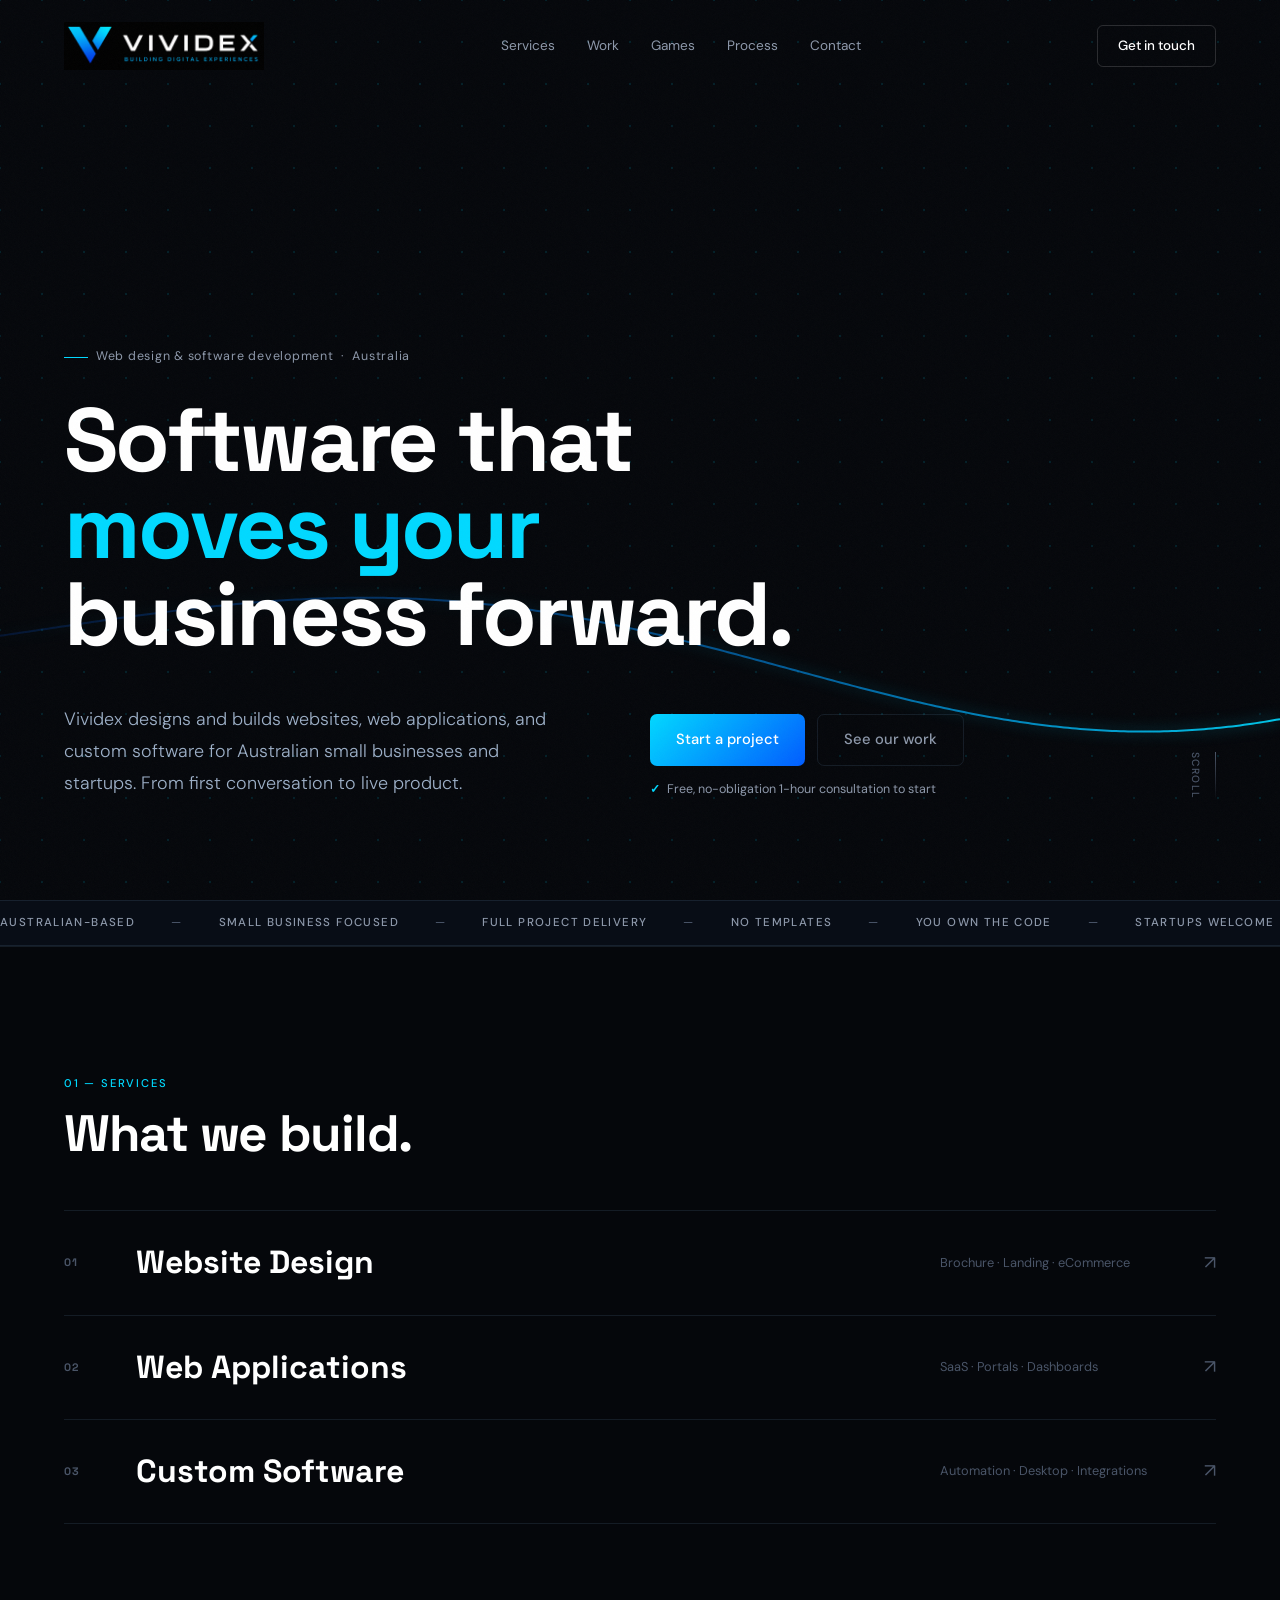
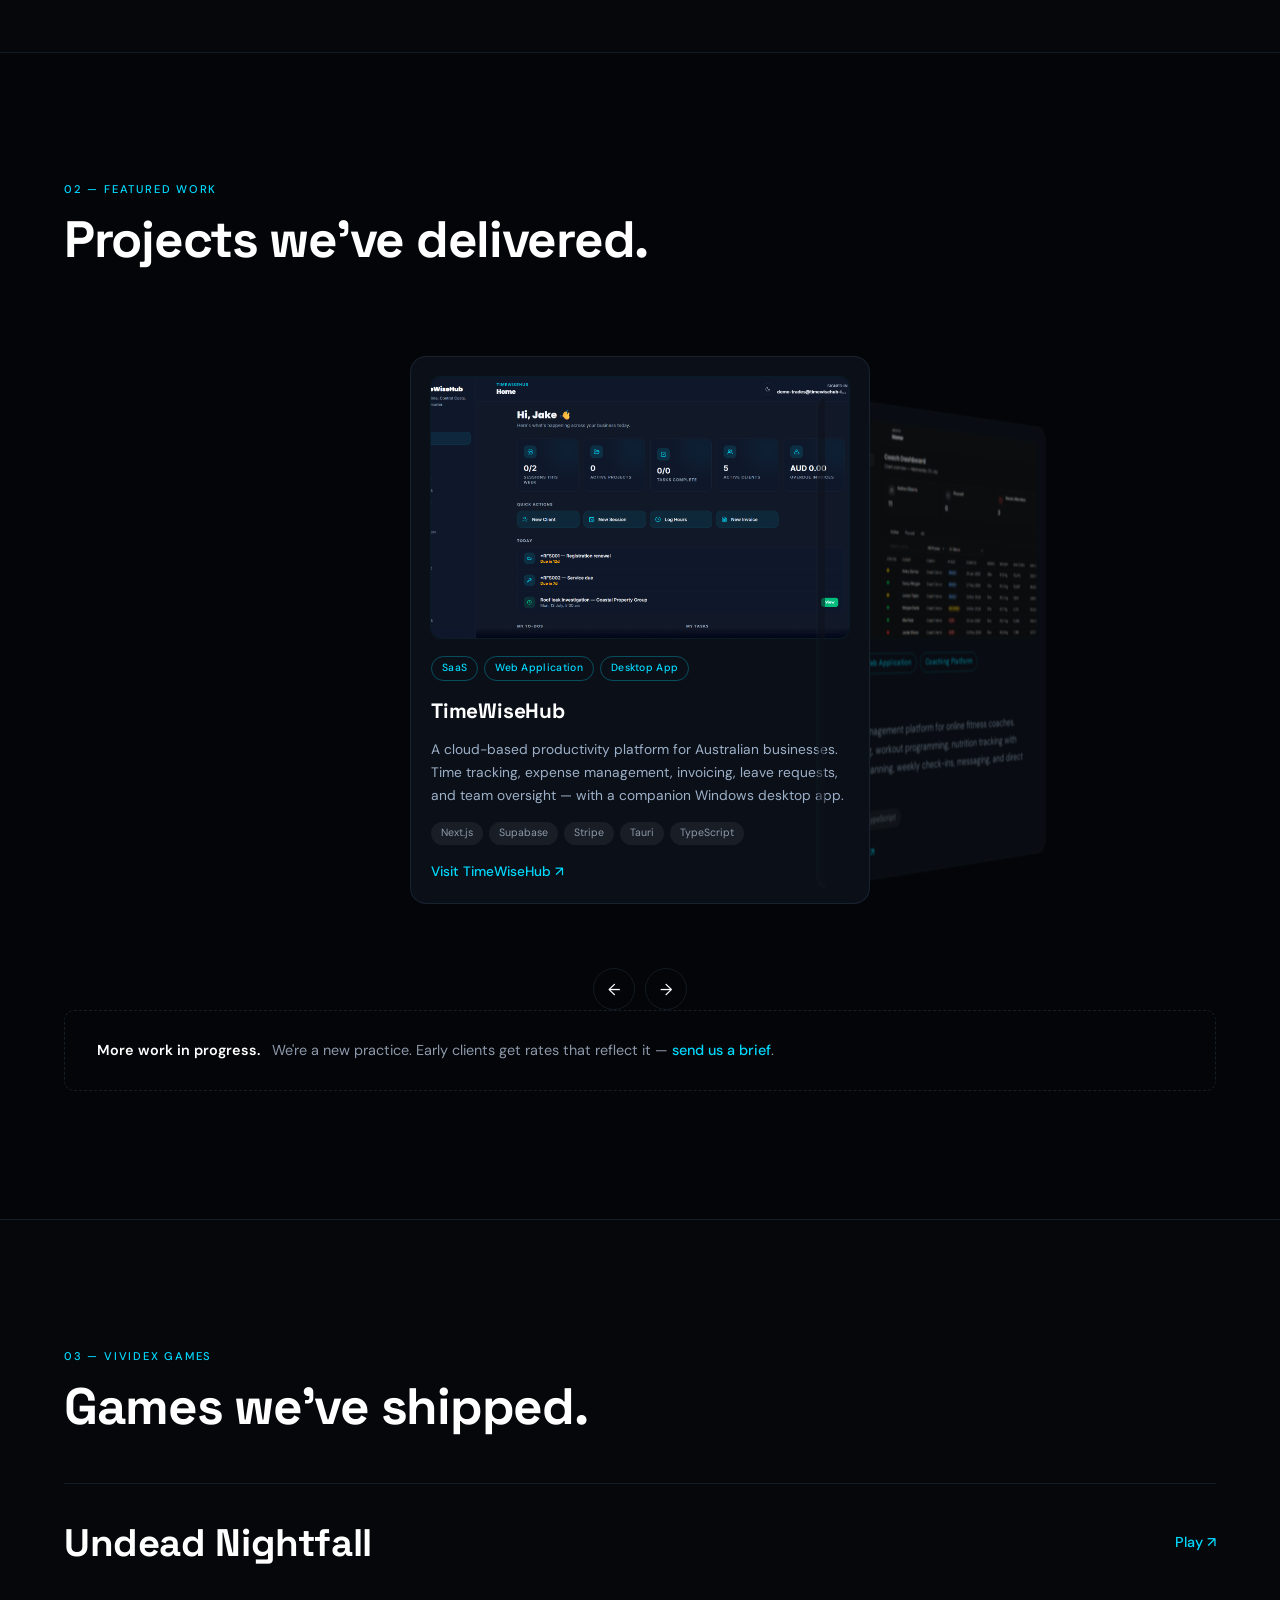
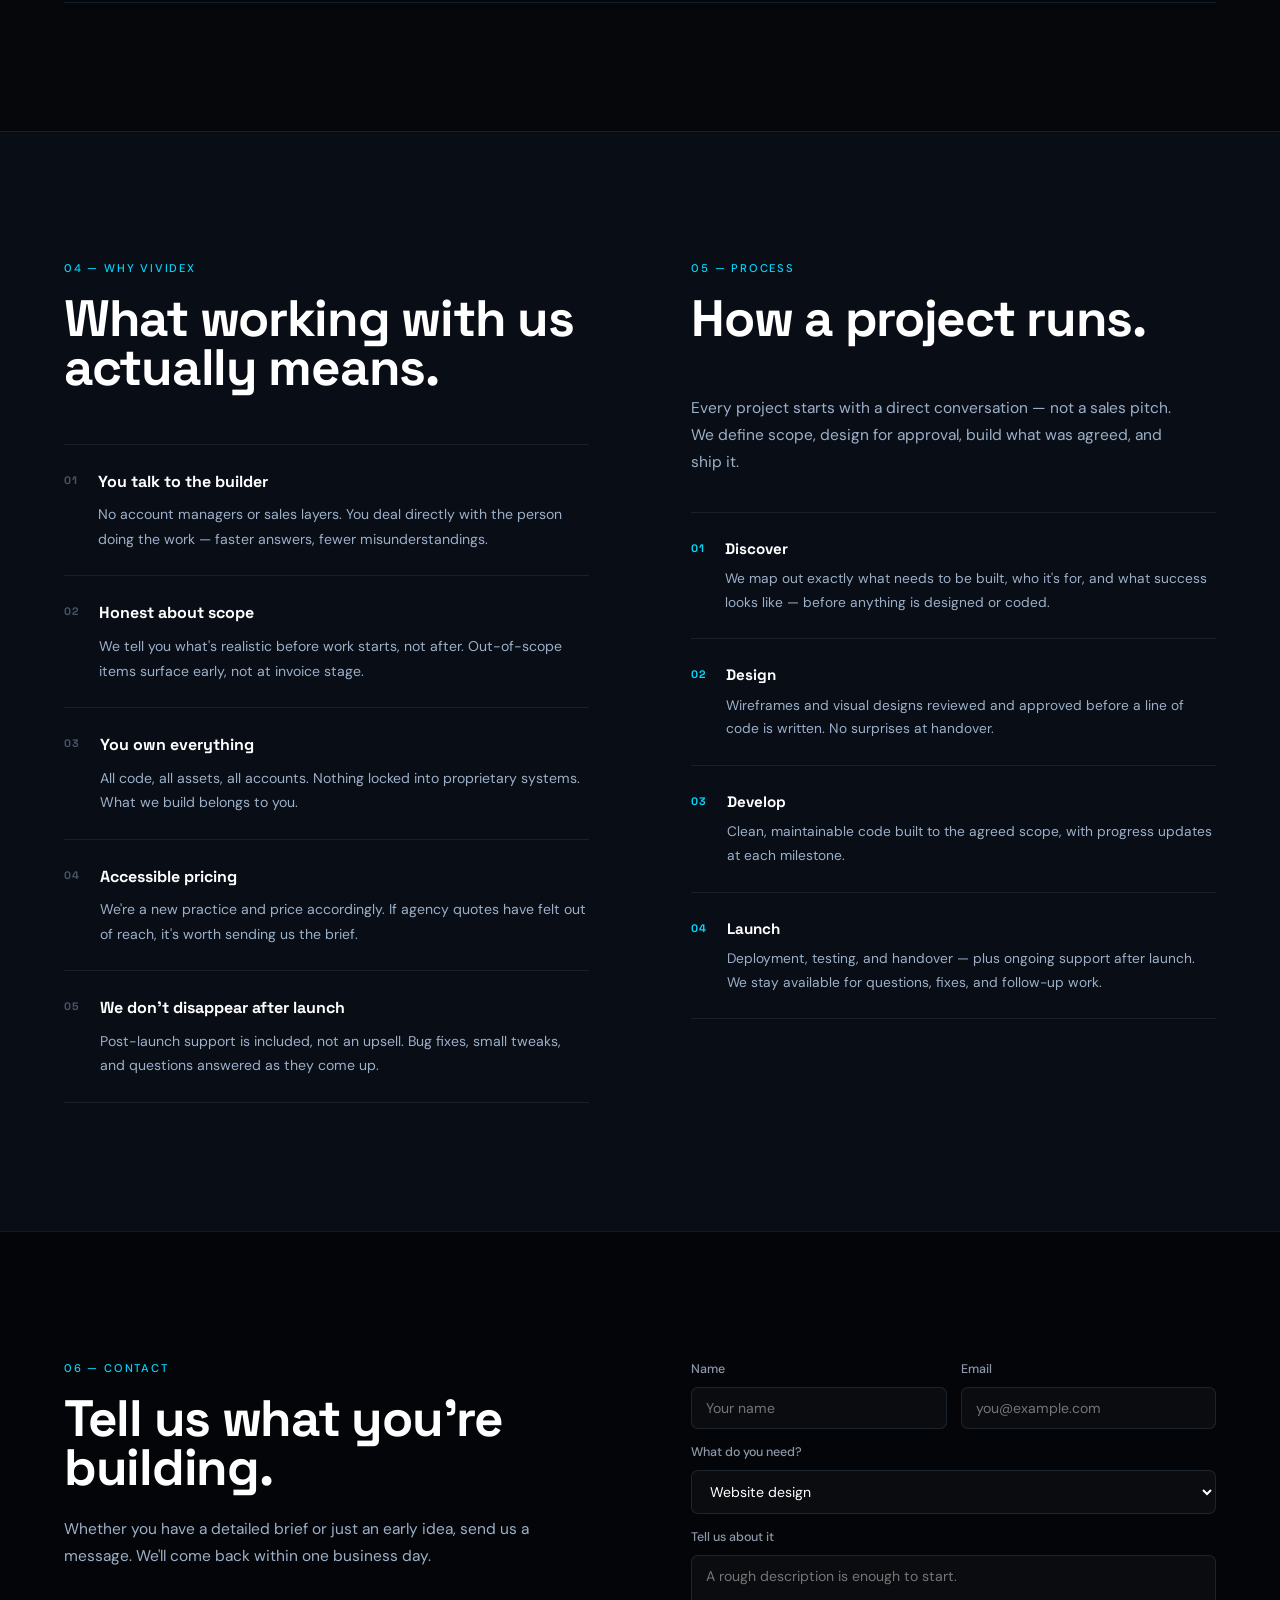
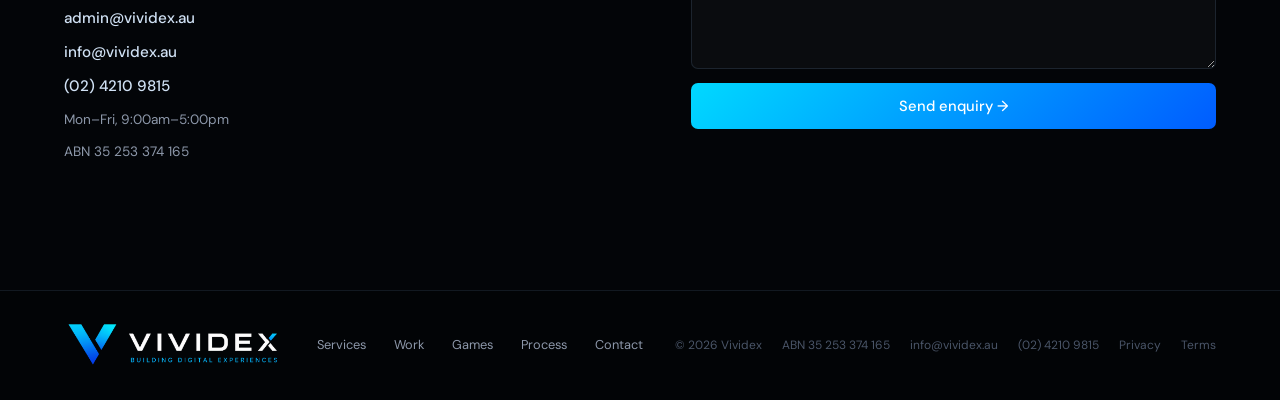
==== index.html @ 50474e12 "Remove duplicate homepage logo while retaining branded header" ====
<!DOCTYPE html>
<html lang="en">
<head>
  <meta charset="UTF-8">
  <meta name="viewport" content="width=device-width, initial-scale=1.0">
  <meta name="description" content="Vividex designs and builds websites, web applications, and custom software for Australian small businesses and startups.">
  <meta property="og:title" content="Vividex | Web Design & Software Development">
  <meta property="og:description" content="Professional websites, web apps, and custom software for Australian small businesses.">
  <meta property="og:type" content="website">
  <meta name="theme-color" content="#05070b">
  <meta name="google-site-verification" content="6Z0rqZn6SbmBBxneNiJGStjnxknbRWDVysM5qJ7TdhY">
  <title>Vividex | Web Design & Software Development</title>
  <link rel="canonical" href="https://vividex.au/">
  <link rel="icon" href="favicon.ico" sizes="any">
  <link rel="icon" type="image/png" href="assets/favicon.png">
  <link rel="preconnect" href="https://fonts.googleapis.com">
  <link rel="preconnect" href="https://fonts.gstatic.com" crossorigin>
  <link href="https://fonts.googleapis.com/css2?family=Space+Grotesk:wght@500..700&family=DM+Sans:ital,opsz,wght@0,9..40,300;0,9..40,400;0,9..40,500;1,9..40,300&display=swap" rel="stylesheet">
  <link rel="stylesheet" href="styles.css">
</head>
<body>

  <div class="noise" aria-hidden="true"></div>

  <!-- ░░ NAV ░░ -->
  <header class="nav" id="nav">
    <a class="nav-logo" href="#top">
      <img class="brand-lockup nav-brand" src="assets/vividex-logo-cropped.png" alt="Vividex — Building Digital Experiences" width="1640" height="390">
    </a>
    <nav class="nav-links" aria-label="Primary">
      <a href="#services">Services</a>
      <a href="#work">Work</a>
      <a href="#games">Games</a>
      <a href="#process">Process</a>
      <a href="#contact">Contact</a>
    </nav>
    <a class="nav-cta" href="#contact">Get in touch</a>
  </header>

  <main id="top">

    <!-- ░░ HERO ░░ -->
    <section class="hero">
      <canvas class="hero-signal" id="hero-signal" aria-hidden="true"></canvas>
      <div class="hero-inner">
        <p class="hero-label">Web design &amp; software development &nbsp;·&nbsp; Australia</p>
        <h1 class="hero-h1">
          <span class="h1-line">Software that</span>
          <span class="h1-line h1-accent">moves your</span>
          <span class="h1-line">business forward.</span>
        </h1>
        <div class="hero-foot">
          <p class="hero-desc">Vividex designs and builds websites, web applications, and custom software for Australian small businesses and startups. From first conversation to live product.</p>
          <div class="hero-actions-wrap">
            <div class="hero-actions">
              <a class="btn-prim" href="#contact">Start a project</a>
              <a class="btn-ghost" href="#work">See our work</a>
            </div>
            <p class="hero-trust">Free, no-obligation 1-hour consultation to start</p>
          </div>
        </div>
      </div>
      <div class="hero-scroll-hint" aria-hidden="true">
        <span>Scroll</span>
        <div class="scroll-line"></div>
      </div>
    </section>

    <!-- ░░ TICKER ░░ -->
    <div class="ticker-wrap" aria-hidden="true">
      <div class="ticker-track">
        <span>Australian-based</span><span class="sep">—</span>
        <span>Small business focused</span><span class="sep">—</span>
        <span>Full project delivery</span><span class="sep">—</span>
        <span>No templates</span><span class="sep">—</span>
        <span>You own the code</span><span class="sep">—</span>
        <span>Startups welcome</span><span class="sep">—</span>
        <span>Clear pricing</span><span class="sep">—</span>
        <span>Australian-based</span><span class="sep">—</span>
        <span>Small business focused</span><span class="sep">—</span>
        <span>Full project delivery</span><span class="sep">—</span>
        <span>No templates</span><span class="sep">—</span>
        <span>You own the code</span><span class="sep">—</span>
        <span>Startups welcome</span><span class="sep">—</span>
        <span>Clear pricing</span><span class="sep">—</span>
      </div>
    </div>

    <!-- ░░ SERVICES ░░ -->
    <section id="services" class="services">
      <div class="section-head">
        <span class="section-label">01 — Services</span>
        <h2 class="section-h2">What we build.</h2>
      </div>
      <div class="srv-list" role="list">
        <div class="srv-row" role="listitem" tabindex="0" data-title="Website Design" data-desc="Professional websites built around your business — service sites, landing pages, booking integrations, and online stores. No marketplace templates. Every site is designed and coded for your specific audience.">
          <span class="srv-num">01</span>
          <span class="srv-name">Website Design</span>
          <span class="srv-meta">Brochure · Landing · eCommerce</span>
          <span class="srv-arrow">↗</span>
        </div>
        <div class="srv-row" role="listitem" tabindex="0" data-title="Web Applications" data-desc="Custom web apps and SaaS tools built from the ground up. Client portals, internal dashboards, subscription products, multi-tenant platforms — complex builds are where we're most at home.">
          <span class="srv-num">02</span>
          <span class="srv-name">Web Applications</span>
          <span class="srv-meta">SaaS · Portals · Dashboards</span>
          <span class="srv-arrow">↗</span>
        </div>
        <div class="srv-row" role="listitem" tabindex="0" data-title="Custom Software" data-desc="Purpose-built tools for specific business problems. Time tracking systems, booking platforms, workflow automation, reporting tools, desktop applications — if a spreadsheet is slowing you down, we can build something better.">
          <span class="srv-num">03</span>
          <span class="srv-name">Custom Software</span>
          <span class="srv-meta">Automation · Desktop · Integrations</span>
          <span class="srv-arrow">↗</span>
        </div>
      </div>
      <div class="srv-panel" id="srv-panel" aria-live="polite">
        <div class="srv-panel-inner">
          <p class="srv-panel-title" id="srv-panel-title"></p>
          <p class="srv-panel-desc" id="srv-panel-desc"></p>
        </div>
      </div>
    </section>

    <!-- ░░ WORK ░░ -->
    <section id="work" class="work">
      <div class="section-head">
        <span class="section-label">02 — Featured Work</span>
        <h2 class="section-h2">Projects we've delivered.</h2>
      </div>

      <div class="catalogue" id="work-catalogue" tabindex="0" role="group" aria-roledescription="carousel" aria-label="Shipped projects">
        <div class="catalogue-stage">

          <!-- Project: TimeWiseHub -->
          <article class="cat-card">
            <div class="cat-shot">
              <img src="assets/timewisehub-dashboard.png" alt="TimeWiseHub dashboard showing today's sessions, active clients, quick actions and task list" loading="lazy" width="1920" height="1020">
            </div>
            <div class="cat-tags">
              <span>SaaS</span><span>Web Application</span><span>Desktop App</span>
            </div>
            <h3 class="cat-name">TimeWiseHub</h3>
            <p class="cat-desc">A cloud-based productivity platform for Australian businesses. Time tracking, expense management, invoicing, leave requests, and team oversight — with a companion Windows desktop app.</p>
            <div class="cat-tech">
              <span>Next.js</span><span>Supabase</span><span>Stripe</span><span>Tauri</span><span>TypeScript</span>
            </div>
            <a class="cat-link" href="https://timewisehub.com.au" target="_blank" rel="noopener">Visit TimeWiseHub ↗</a>
          </article>

          <!-- Project: JetFit -->
          <article class="cat-card">
            <div class="cat-shot">
              <img src="assets/jetfit-dashboard.png" alt="JetFit coach dashboard showing client overview, sessions this week, and quick actions" loading="lazy" width="1920" height="910">
            </div>
            <div class="cat-tags">
              <span>SaaS</span><span>Web Application</span><span>Coaching Platform</span>
            </div>
            <h3 class="cat-name">JetFit</h3>
            <p class="cat-desc">A client management platform for online fitness coaches. Onboarding, workout programming, nutrition tracking with barcode scanning, weekly check-ins, messaging, and direct invoicing.</p>
            <div class="cat-tech">
              <span>Next.js</span><span>TypeScript</span>
            </div>
            <a class="cat-link" href="https://jetfit.com.au" target="_blank" rel="noopener">Visit JetFit ↗</a>
          </article>

        </div>
      </div>
      <div class="catalogue-nav">
        <button class="cat-arrow cat-prev" type="button" aria-label="Previous project" data-target="work-catalogue">←</button>
        <p class="cat-status sr-only" aria-live="polite" id="work-catalogue-status"></p>
        <button class="cat-arrow cat-next" type="button" aria-label="Next project" data-target="work-catalogue">→</button>
      </div>

      <div class="more-projects">
        <div class="mp-text">
          <strong>More work in progress.</strong>
          <span>We're a new practice. Early clients get rates that reflect it — <a href="#contact">send us a brief</a>.</span>
        </div>
      </div>
    </section>

    <!-- ░░ GAMES ░░ -->
    <section id="games" class="games">
      <div class="section-head">
        <span class="section-label">03 — Vividex Games</span>
        <h2 class="section-h2">Games we've shipped.</h2>
      </div>

      <ul class="game-list">
        <li class="game-item">
          <a class="game-title" href="/games/undead-nightfall">Undead Nightfall</a>
          <a class="game-play" href="https://undead-nightfall.vercel.app" target="_blank" rel="noopener">Play ↗</a>
        </li>
      </ul>
    </section>

    <!-- ░░ WHY + PROCESS ░░ -->
    <section id="process" class="about">
      <div class="about-grid">
        <div class="about-why">
          <div class="section-head">
            <span class="section-label">04 — Why Vividex</span>
            <h2 class="section-h2">What working with us actually means.</h2>
          </div>
          <div class="why-list">
            <div class="why-item">
              <span class="why-num">01</span>
              <div>
                <h3>You talk to the builder</h3>
                <p>No account managers or sales layers. You deal directly with the person doing the work — faster answers, fewer misunderstandings.</p>
              </div>
            </div>
            <div class="why-item">
              <span class="why-num">02</span>
              <div>
                <h3>Honest about scope</h3>
                <p>We tell you what's realistic before work starts, not after. Out-of-scope items surface early, not at invoice stage.</p>
              </div>
            </div>
            <div class="why-item">
              <span class="why-num">03</span>
              <div>
                <h3>You own everything</h3>
                <p>All code, all assets, all accounts. Nothing locked into proprietary systems. What we build belongs to you.</p>
              </div>
            </div>
            <div class="why-item">
              <span class="why-num">04</span>
              <div>
                <h3>Accessible pricing</h3>
                <p>We're a new practice and price accordingly. If agency quotes have felt out of reach, it's worth sending us the brief.</p>
              </div>
            </div>
            <div class="why-item">
              <span class="why-num">05</span>
              <div>
                <h3>We don't disappear after launch</h3>
                <p>Post-launch support is included, not an upsell. Bug fixes, small tweaks, and questions answered as they come up.</p>
              </div>
            </div>
          </div>
        </div>

        <div class="about-process">
          <div class="section-head">
            <span class="section-label">05 — Process</span>
            <h2 class="section-h2">How a project runs.</h2>
          </div>
          <p class="process-intro">Every project starts with a direct conversation — not a sales pitch. We define scope, design for approval, build what was agreed, and ship it.</p>
          <ol class="process-list">
            <li>
              <div class="pl-num">01</div>
              <div class="pl-body">
                <h3>Discover</h3>
                <p>We map out exactly what needs to be built, who it's for, and what success looks like — before anything is designed or coded.</p>
              </div>
            </li>
            <li>
              <div class="pl-num">02</div>
              <div class="pl-body">
                <h3>Design</h3>
                <p>Wireframes and visual designs reviewed and approved before a line of code is written. No surprises at handover.</p>
              </div>
            </li>
            <li>
              <div class="pl-num">03</div>
              <div class="pl-body">
                <h3>Develop</h3>
                <p>Clean, maintainable code built to the agreed scope, with progress updates at each milestone.</p>
              </div>
            </li>
            <li>
              <div class="pl-num">04</div>
              <div class="pl-body">
                <h3>Launch</h3>
                <p>Deployment, testing, and handover — plus ongoing support after launch. We stay available for questions, fixes, and follow-up work.</p>
              </div>
            </li>
          </ol>
        </div>
      </div>
    </section>

    <!-- ░░ CONTACT ░░ -->
    <section id="contact" class="contact">
      <div class="contact-inner">
        <div class="contact-left">
          <span class="section-label">06 — Contact</span>
          <h2 class="contact-h2">Tell us what you're building.</h2>
          <p class="contact-body">Whether you have a detailed brief or just an early idea, send us a message. We'll come back within one business day.</p>
          <div class="contact-links">
            <a href="mailto:admin@vividex.au">admin@vividex.au</a>
            <a href="mailto:info@vividex.au">info@vividex.au</a>
            <a href="tel:0242109815">(02) 4210 9815</a>
            <span>Mon–Fri, 9:00am–5:00pm</span>
            <span>ABN 35 253 374 165</span>
          </div>
        </div>
        <div class="contact-right">
          <form class="cform" method="POST" action="/api/contact">
            <input type="checkbox" name="botcheck" style="display:none" tabindex="-1" autocomplete="off">
            <div class="cform-row">
              <label>Name<input type="text" name="name" placeholder="Your name" required></label>
              <label>Email<input type="email" name="email" placeholder="you@example.com" required></label>
            </div>
            <label>What do you need?
              <select name="project">
                <option>Website design</option>
                <option>Web application</option>
                <option>Custom software</option>
                <option>Not sure yet</option>
              </select>
            </label>
            <label>Tell us about it
              <textarea name="message" rows="5" placeholder="A rough description is enough to start." required></textarea>
            </label>
            <button class="btn-prim" type="submit">Send enquiry →</button>
          </form>
        </div>
      </div>
    </section>

  </main>

  <footer class="footer">
    <div class="footer-inner">
      <a class="footer-brand" href="/" aria-label="Vividex home"><img class="brand-lockup footer-brand-image" src="assets/vividex-logo-cropped.png" alt="Vividex — Building Digital Experiences" width="1640" height="390" loading="lazy"></a>
      <nav class="footer-nav">
        <a href="#services">Services</a>
        <a href="#work">Work</a>
        <a href="#games">Games</a>
        <a href="#process">Process</a>
        <a href="#contact">Contact</a>
      </nav>
      <div class="footer-legal">
        <span>© 2026 Vividex</span>
        <span>ABN 35 253 374 165</span>
        <span>info@vividex.au</span>
        <span>(02) 4210 9815</span>
        <span><a href="/privacy.html">Privacy</a></span>
        <span><a href="/terms.html">Terms</a></span>
      </div>
    </div>
  </footer>

  <script src="script.js"></script>
</body>
</html>
---- styles.css ----
/* ═══════════════════════════════════════════
   VIVIDEX — Precision Dark
   Fonts: Bricolage Grotesque + DM Sans
   Palette: Vividex (ink · cyan · blue)
═══════════════════════════════════════════ */

:root {
  --ink:    #05070b;
  --panel:  #0b1018;
  --deep:   #030508;
  --mid:    #080d16;
  --white:  #ffffff;
  --cyan:   #00d9ff;
  --blue:   #005cff;
  --muted:  #8d98aa;
  --dim:    #4a5568;
  --line:   rgba(92, 123, 154, 0.18);
  --line-s: rgba(92, 123, 154, 0.1);
  --ease:   cubic-bezier(0.22, 1, 0.36, 1);
  --fd: 'Space Grotesk', sans-serif;
  --fb: 'DM Sans', sans-serif;
}

*, *::before, *::after { box-sizing: border-box; margin: 0; padding: 0; }
html { scroll-behavior: smooth; font-size: 16px; }
body {
  font-family: var(--fb); background: var(--ink); color: var(--white);
  overflow-x: hidden; -webkit-font-smoothing: antialiased;
  line-height: 1.6;
}
a { color: inherit; text-decoration: none; }
button { font-family: var(--fb); cursor: pointer; border: none; }
img { display: block; max-width: 100%; }

/* ── Noise overlay ── */
.noise {
  pointer-events: none; position: fixed; inset: 0; z-index: 1000;
  opacity: 0.028;
  background-image: url("data:image/svg+xml,%3Csvg viewBox='0 0 256 256' xmlns='http://www.w3.org/2000/svg'%3E%3Cfilter id='noise'%3E%3CfeTurbulence type='fractalNoise' baseFrequency='0.9' numOctaves='4' stitchTiles='stitch'/%3E%3C/filter%3E%3Crect width='100%25' height='100%25' filter='url(%23noise)'/%3E%3C/svg%3E");
  background-repeat: repeat;
  background-size: 128px 128px;
}

/* ══ NAV ══ */
.nav {
  position: fixed; top: 0; left: 0; right: 0; z-index: 500;
  display: flex; align-items: center; justify-content: space-between;
  padding: 22px clamp(24px, 5vw, 72px);
  background: rgba(5, 7, 11, 0);
  transition: background 0.4s, border-color 0.4s, backdrop-filter 0.4s;
  border-bottom: 1px solid transparent;
}
.nav.scrolled {
  background: rgba(5, 7, 11, 0.9);
  backdrop-filter: blur(24px);
  -webkit-backdrop-filter: blur(24px);
  border-color: var(--line);
}
.nav-logo {
  display: flex; align-items: center; gap: 10px;
  font-family: var(--fd); font-size: 0.95rem; font-weight: 800;
  letter-spacing: 0.2em; color: var(--white); flex-shrink: 0;
}
.brand-lockup { height: auto; object-fit: contain; mix-blend-mode: screen; }
.nav-brand { width: 200px; }
.footer-brand-image { width: 220px; }
.nav-logo:focus-visible, .footer-brand:focus-visible { outline: 2px solid var(--cyan); outline-offset: 6px; }
.nav-links {
  display: flex; gap: 32px;
  font-size: 0.85rem; font-weight: 400; color: var(--muted);
}
.nav-links a { transition: color 0.2s; }
.nav-links a:hover { color: var(--white); }
.nav-cta {
  padding: 9px 20px; border: 1px solid rgba(255,255,255,0.15); border-radius: 6px;
  font-size: 0.84rem; font-weight: 500; color: var(--white);
  transition: border-color 0.2s, background 0.2s;
}
.nav-cta:hover { border-color: var(--cyan); color: var(--cyan); }

/* ══ BUTTONS ══ */
.btn-prim {
  display: inline-flex; align-items: center; justify-content: center;
  padding: 13px 26px; border-radius: 7px;
  background: linear-gradient(135deg, var(--cyan) 0%, var(--blue) 100%);
  color: var(--white); font-family: var(--fb); font-size: 0.92rem; font-weight: 500;
  box-shadow: 0 0 0 0 rgba(0,217,255,0); cursor: pointer; border: none;
  transition: box-shadow 0.3s, transform 0.2s var(--ease);
}
.btn-prim:hover { transform: translateY(-2px); box-shadow: 0 8px 32px rgba(0,92,255,0.4); }
.btn-ghost {
  display: inline-flex; align-items: center; justify-content: center;
  padding: 13px 26px; border-radius: 7px; border: 1px solid var(--line);
  color: var(--muted); font-family: var(--fb); font-size: 0.92rem; font-weight: 500;
  background: transparent; cursor: pointer;
  transition: border-color 0.2s, color 0.2s;
}
.btn-ghost:hover { border-color: rgba(255,255,255,0.3); color: var(--white); }

/* ══ HERO ══ */
.hero {
  position: relative; min-height: 100vh;
  display: flex; flex-direction: column; justify-content: flex-end;
  padding: 140px clamp(24px, 5vw, 72px) clamp(64px, 8vw, 100px);
  overflow: hidden;
}
.hero-signal {
  position: absolute; inset: 0; z-index: 0;
  width: 100%; height: 100%; display: block;
}
.hero-inner {
  position: relative; z-index: 1;
  max-width: 900px;
}
.hero-label {
  font-size: 0.78rem; font-weight: 400; color: var(--muted);
  letter-spacing: 0.06em; margin-bottom: 32px;
  display: flex; align-items: center; gap: 8px;
}
.hero-label::before {
  content: ''; display: block; width: 24px; height: 1px;
  background: var(--cyan); flex-shrink: 0;
}
.hero-h1 {
  font-family: var(--fd); font-weight: 800;
  font-size: clamp(3.2rem, 7vw, 6.5rem);
  line-height: 0.93; letter-spacing: -0.03em;
  margin-bottom: 48px;
  display: flex; flex-direction: column; gap: 0.04em;
}
.h1-line { display: block; }
.h1-accent { color: var(--cyan); }
.hero-foot {
  display: grid; grid-template-columns: 1fr auto;
  gap: 48px; align-items: end;
}
.hero-desc {
  font-size: clamp(0.95rem, 1.4vw, 1.12rem); font-weight: 300;
  color: #9db0c8; line-height: 1.78; max-width: 500px;
}
.hero-actions-wrap { display: flex; flex-direction: column; gap: 14px; flex-shrink: 0; }
.hero-actions { display: flex; gap: 12px; }
.hero-trust {
  font-size: 0.78rem; color: var(--muted); display: flex; align-items: center; gap: 7px;
}
.hero-trust::before { content: '✓'; color: var(--cyan); font-weight: 700; }
.hero-scroll-hint {
  position: absolute; right: clamp(24px, 5vw, 72px); bottom: clamp(64px, 8vw, 100px);
  display: flex; flex-direction: column; align-items: center; gap: 12px;
  font-size: 0.65rem; font-weight: 500; color: var(--dim);
  letter-spacing: 0.14em; text-transform: uppercase;
  writing-mode: vertical-lr; text-orientation: mixed;
  z-index: 1;
}
.scroll-line {
  width: 1px; height: 48px; background: linear-gradient(to bottom, var(--dim), transparent);
  animation: scroll-pulse 2s ease-in-out infinite;
}
@keyframes scroll-pulse { 0%,100%{opacity:0.4;transform:scaleY(1)} 50%{opacity:1;transform:scaleY(1.2)} }

/* ══ TICKER ══ */
.ticker-wrap {
  border-top: 1px solid var(--line); border-bottom: 1px solid var(--line);
  background: var(--mid); padding: 13px 0; overflow: hidden;
}
.ticker-track {
  display: flex; gap: 36px; width: max-content;
  animation: ticker 36s linear infinite;
  font-size: 0.72rem; font-weight: 500; color: var(--muted);
  text-transform: uppercase; letter-spacing: 0.12em;
}
@keyframes ticker { from{transform:translateX(0)} to{transform:translateX(-50%)} }
.sep { color: var(--dim); }

/* ══ SHARED SECTION ══ */
.section-head { margin-bottom: 52px; }
.section-label {
  display: block; font-size: 0.7rem; font-weight: 500; color: var(--cyan);
  letter-spacing: 0.16em; text-transform: uppercase; margin-bottom: 16px;
}
.section-h2 {
  font-family: var(--fd); font-weight: 800;
  font-size: clamp(2rem, 4vw, 4.2rem);
  line-height: 0.96; letter-spacing: -0.025em;
}

/* ══ SERVICES ══ */
.services {
  padding: clamp(80px,10vw,128px) clamp(24px,5vw,72px);
  background: var(--ink);
  border-top: 1px solid var(--line);
}
.srv-list { border-top: 1px solid var(--line); }
.srv-row {
  display: grid;
  grid-template-columns: 48px 1fr 220px 32px;
  align-items: center; gap: 24px;
  padding: 26px 0;
  border-bottom: 1px solid var(--line);
  cursor: pointer;
  transition: background 0.2s;
}
.srv-row:hover { background: rgba(255,255,255,0.02); }
.srv-row.active { background: rgba(0,217,255,0.03); }
.srv-num {
  font-family: var(--fd); font-size: 0.68rem; font-weight: 700;
  color: var(--dim); letter-spacing: 0.1em;
}
.srv-name {
  font-family: var(--fd); font-size: clamp(1.3rem, 2.5vw, 2.2rem);
  font-weight: 700; transition: color 0.2s;
}
.srv-row:hover .srv-name, .srv-row.active .srv-name { color: var(--cyan); }
.srv-meta { font-size: 0.8rem; color: var(--dim); }
.srv-arrow {
  font-size: 1.2rem; color: var(--dim); text-align: right;
  transition: color 0.2s, transform 0.2s var(--ease);
}
.srv-row:hover .srv-arrow, .srv-row.active .srv-arrow {
  color: var(--cyan); transform: translate(3px, -3px);
}
.srv-panel {
  overflow: hidden; max-height: 0;
  transition: max-height 0.4s var(--ease), opacity 0.3s;
  opacity: 0;
}
.srv-panel.open { max-height: 200px; opacity: 1; }
.srv-panel-inner {
  padding: 24px 0 24px 72px;
  border-bottom: 1px solid var(--line);
}
.srv-panel-title {
  font-family: var(--fd); font-size: 0.75rem; font-weight: 700;
  color: var(--cyan); letter-spacing: 0.1em; text-transform: uppercase;
  margin-bottom: 10px;
}
.srv-panel-desc { color: #9db0c8; font-size: 1rem; line-height: 1.75; max-width: 640px; }

/* ══ WORK / SHOWCASE ══ */
.work {
  padding: clamp(80px,10vw,128px) clamp(24px,5vw,72px);
  background: var(--deep);
  border-top: 1px solid var(--line);
}
.project { display: flex; flex-direction: column; gap: 48px; }
.project-intro { max-width: 740px; }
.project-tags { display: flex; gap: 8px; flex-wrap: wrap; margin-bottom: 20px; }
.project-tags span {
  padding: 4px 12px; border: 1px solid rgba(0,217,255,0.3); border-radius: 999px;
  color: var(--cyan); font-size: 0.7rem; font-weight: 500; letter-spacing: 0.04em;
}
.project-name {
  font-family: var(--fd); font-weight: 800;
  font-size: clamp(2.4rem, 5vw, 5.5rem);
  line-height: 0.94; letter-spacing: -0.03em; margin-bottom: 22px;
}
.project-desc { color: #9db0c8; font-size: 1rem; line-height: 1.76; margin-bottom: 22px; max-width: 620px; }
.project-tech { display: flex; gap: 8px; flex-wrap: wrap; margin-bottom: 22px; }
.project-tech span {
  padding: 4px 12px; border-radius: 999px;
  background: rgba(255,255,255,0.06); color: var(--muted); font-size: 0.73rem;
}
.project-link { color: var(--cyan); font-size: 0.9rem; font-weight: 500; transition: opacity 0.15s; }
.project-link:hover { opacity: 0.7; }

/* ── Laptop device ── */
.device-wrap { width: 100%; }
.device-laptop { max-width: 1180px; margin: 0 auto; }
.device-screen {
  border: 10px solid #141e2e; border-bottom: 0;
  border-radius: 16px 16px 0 0; overflow: hidden;
  background: #03070f;
  box-shadow:
    0 60px 160px rgba(0,92,255,0.22),
    0 0 0 1px rgba(0,217,255,0.08),
    0 20px 60px rgba(0,0,0,0.6);
}
.device-screen img { display: block; width: 100%; height: auto; }
.device-chin {
  height: clamp(24px,3vw,38px); background: #111826;
  border-radius: 0 0 12px 12px;
  border: 10px solid #141e2e; border-top: 0;
  display: flex; align-items: center; justify-content: center;
}
.device-notch { width: 80px; height: 12px; background: #1a2535; border-radius: 0 0 7px 7px; }

/* ── Drum carousel ── */
.sr-only {
  position: absolute; width: 1px; height: 1px; padding: 0; margin: -1px;
  overflow: hidden; clip: rect(0, 0, 0, 0); white-space: nowrap; border: 0;
}
.catalogue {
  position: relative; perspective: 1600px;
  margin-bottom: 24px; padding: 40px 0;
}
.catalogue:focus-visible { outline: 2px solid var(--cyan); outline-offset: 4px; }
.catalogue-stage {
  position: relative; width: 100%;
  transform-style: preserve-3d;
}
.cat-card {
  position: absolute; top: 0; left: 50%; width: min(460px, 88vw);
  display: flex; flex-direction: column;
  background: var(--panel); border: 1px solid var(--line); border-radius: 16px;
  padding: 20px;
  transition: transform 0.7s var(--ease), opacity 0.7s var(--ease), filter 0.7s var(--ease);
  will-change: transform, opacity, filter;
}
.cat-card[data-active="true"] { pointer-events: auto; }
.cat-card:not([data-active="true"]) { pointer-events: none; }
.cat-shot {
  aspect-ratio: 16 / 10; border-radius: 10px; overflow: hidden;
  background: #03070f; margin-bottom: 18px;
  box-shadow: 0 0 0 1px rgba(0,217,255,0.06);
}
.cat-shot img { width: 100%; height: 100%; object-fit: cover; object-position: top; display: block; }
.cat-shot img[src*="jetfit"] { object-position: top left; }
.cat-tags { display: flex; gap: 6px; flex-wrap: wrap; margin-bottom: 14px; }
.cat-tags span {
  padding: 3px 10px; border: 1px solid rgba(0,217,255,0.3); border-radius: 999px;
  color: var(--cyan); font-size: 0.65rem; font-weight: 500; letter-spacing: 0.03em;
}
.cat-name {
  font-family: var(--fd); font-weight: 700; font-size: 1.3rem;
  letter-spacing: -0.01em; margin-bottom: 10px;
}
.cat-desc { color: #9db0c8; font-size: 0.86rem; line-height: 1.65; margin-bottom: 16px; flex-grow: 1; }
.cat-tech { display: flex; gap: 6px; flex-wrap: wrap; margin-bottom: 16px; }
.cat-tech span {
  padding: 3px 10px; border-radius: 999px;
  background: rgba(255,255,255,0.06); color: var(--muted); font-size: 0.66rem;
}
.cat-link { color: var(--cyan); font-size: 0.85rem; font-weight: 500; transition: opacity 0.15s; }
.cat-link:hover { opacity: 0.7; }

.catalogue-nav { display: flex; align-items: center; justify-content: center; gap: 10px; }
.cat-arrow {
  width: 42px; height: 42px; border-radius: 50%;
  border: 1px solid var(--line); background: transparent; color: var(--white);
  font-size: 1rem; cursor: pointer; transition: border-color 0.2s, color 0.2s;
}
.cat-arrow:hover { border-color: var(--cyan); color: var(--cyan); }
.cat-arrow:disabled { opacity: 0.3; cursor: default; border-color: var(--line); color: var(--white); }

@media (prefers-reduced-motion: reduce) {
  .cat-card { transition: opacity 0.25s linear; }
}

.more-projects {
  padding: 28px 32px; border: 1px dashed rgba(92,123,154,0.22); border-radius: 10px;
  max-width: 1180px;
}
.mp-text { font-size: 0.9rem; color: var(--muted); }
.mp-text strong { color: var(--white); font-weight: 600; margin-right: 8px; }
.mp-text a { color: var(--cyan); font-weight: 500; }

/* ══ GAMES ══ */
.games {
  padding: clamp(80px,10vw,128px) clamp(24px,5vw,72px);
  background: var(--ink);
  border-top: 1px solid var(--line);
}
.game-shots { display: flex; flex-direction: column; gap: 40px; }

.game-list { display: flex; flex-direction: column; }
.game-item {
  display: flex; align-items: center; justify-content: space-between; gap: 24px;
  padding: 28px 0; border-bottom: 1px solid var(--line);
}
.game-item:first-child { border-top: 1px solid var(--line); }
.game-title {
  font-family: var(--fd); font-weight: 700;
  font-size: clamp(1.6rem, 3vw, 2.4rem); letter-spacing: -0.01em;
  transition: color 0.2s;
}
.game-title:hover { color: var(--cyan); }
.game-play {
  flex-shrink: 0; color: var(--cyan); font-size: 0.9rem; font-weight: 500;
  transition: opacity 0.15s;
}
.game-play:hover { opacity: 0.7; }

/* ══ ABOUT (WHY + PROCESS) ══ */
.about {
  padding: clamp(80px,10vw,128px) clamp(24px,5vw,72px);
  background: var(--mid);
  border-top: 1px solid var(--line);
}
.about-grid {
  display: grid; grid-template-columns: 1fr 1fr;
  gap: clamp(48px,8vw,120px); align-items: start;
}
.why-list { display: flex; flex-direction: column; gap: 0; }
.why-item {
  display: flex; gap: 20px; padding: 24px 0;
  border-bottom: 1px solid var(--line);
}
.why-item:first-child { border-top: 1px solid var(--line); }
.why-num {
  font-family: var(--fd); font-size: 0.68rem; font-weight: 700;
  color: var(--dim); letter-spacing: 0.1em; white-space: nowrap; padding-top: 3px;
}
.why-item h3 { font-family: var(--fd); font-size: 1rem; font-weight: 700; margin-bottom: 8px; }
.why-item p { color: #9db0c8; font-size: 0.88rem; line-height: 1.74; }

.process-intro { color: #9db0c8; font-size: 0.97rem; line-height: 1.74; margin-bottom: 36px; max-width: 480px; }
.process-list { list-style: none; display: flex; flex-direction: column; gap: 0; }
.process-list li {
  display: flex; gap: 20px; padding: 24px 0;
  border-bottom: 1px solid var(--line); align-items: flex-start;
}
.process-list li:first-child { border-top: 1px solid var(--line); }
.pl-num {
  font-family: var(--fd); font-size: 0.68rem; font-weight: 700;
  color: var(--cyan); letter-spacing: 0.1em; white-space: nowrap; padding-top: 3px;
}
.pl-body h3 { font-family: var(--fd); font-size: 0.95rem; font-weight: 700; margin-bottom: 6px; }
.pl-body p { color: #9db0c8; font-size: 0.86rem; line-height: 1.72; }

/* ══ CONTACT ══ */
.contact {
  padding: clamp(80px,10vw,128px) clamp(24px,5vw,72px);
  background: var(--deep);
  border-top: 1px solid var(--line);
}
.contact-inner {
  display: grid; grid-template-columns: 1fr 1fr;
  gap: clamp(48px,8vw,120px); align-items: start;
}
.contact-h2 {
  font-family: var(--fd); font-weight: 800;
  font-size: clamp(2rem,4vw,4rem);
  line-height: 0.96; letter-spacing: -0.025em; margin: 16px 0 24px;
}
.contact-body { color: #9db0c8; font-size: 0.97rem; line-height: 1.74; margin-bottom: 36px; }
.contact-links { display: flex; flex-direction: column; gap: 10px; }
.contact-links a { color: #d0e1f4; font-weight: 500; font-size: 0.95rem; transition: color 0.15s; }
.contact-links a:hover { color: var(--cyan); }
.contact-links span { color: var(--muted); font-size: 0.85rem; }

.cform { display: flex; flex-direction: column; gap: 14px; }
.cform-row { display: grid; grid-template-columns: 1fr 1fr; gap: 14px; }
label { display: flex; flex-direction: column; gap: 7px; font-size: 0.78rem; font-weight: 500; color: var(--muted); }
input, select, textarea {
  padding: 11px 14px; border-radius: 7px; width: 100%;
  border: 1px solid rgba(92,123,154,0.22);
  background: rgba(255,255,255,0.03);
  color: var(--white); font-family: var(--fb); font-size: 0.88rem;
  transition: border-color 0.2s, background 0.2s;
}
input:focus, select:focus, textarea:focus {
  outline: none; border-color: rgba(0,217,255,0.5);
  background: rgba(0,217,255,0.03);
}
textarea { resize: vertical; }
select option { background: #070c14; color: var(--white); }

/* ══ LEGAL PAGES ══ */
/* ══ GAME PAGE ══ */
.game-page {
  padding: clamp(140px,16vw,180px) clamp(24px,5vw,72px) clamp(80px,10vw,128px);
  background: var(--ink);
  border-top: 1px solid var(--line);
}
.game-back {
  display: inline-block; color: var(--muted); font-size: 0.82rem;
  margin-bottom: 40px; transition: color 0.2s;
}
.game-back:hover { color: var(--cyan); }

.legal-hero {
  padding: clamp(140px,16vw,180px) clamp(24px,5vw,72px) clamp(48px,6vw,64px);
  background: var(--ink);
  border-top: 1px solid var(--line);
}
.legal-hero .section-label { display: block; }
.legal-h1 {
  font-family: var(--fd); font-weight: 800;
  font-size: clamp(2.2rem, 4.5vw, 4rem);
  line-height: 0.98; letter-spacing: -0.025em; margin: 16px 0 12px;
}
.legal-updated { color: var(--dim); font-size: 0.82rem; }
.legal-content {
  padding: 0 clamp(24px,5vw,72px) clamp(80px,10vw,128px);
  background: var(--ink);
}
.legal-content-inner { max-width: 720px; }
.legal-content h2 {
  font-family: var(--fd); font-weight: 700; font-size: 1.3rem;
  margin: 48px 0 16px;
}
.legal-content h2:first-child { margin-top: 0; }
.legal-content p { color: #9db0c8; font-size: 0.95rem; line-height: 1.76; margin-bottom: 16px; }
.legal-content ul { color: #9db0c8; font-size: 0.95rem; line-height: 1.76; margin: 0 0 16px 20px; }
.legal-content li { margin-bottom: 6px; }
.legal-content a { color: var(--cyan); }
.legal-content a:hover { opacity: 0.8; }
.legal-content strong { color: var(--white); font-weight: 600; }

/* ══ FOOTER ══ */
.footer {
  border-top: 1px solid var(--line); background: #020406;
  padding: 28px clamp(24px,5vw,72px);
}
.footer-inner {
  display: flex; align-items: center; justify-content: space-between;
  flex-wrap: wrap; gap: 20px;
}
.footer-brand { font-family: var(--fd); font-size: 0.88rem; font-weight: 800; letter-spacing: 0.2em; }
.footer-nav { display: flex; gap: 28px; font-size: 0.8rem; color: var(--muted); }
.footer-nav a:hover { color: var(--white); }
.footer-legal { display: flex; gap: 20px; font-size: 0.75rem; color: var(--dim); }
.footer-legal a:hover { color: var(--white); }

/* ══ RESPONSIVE ══ */
@media (max-width: 960px) {
  .nav-links { display: none; }
  .hero-foot { grid-template-columns: 1fr; gap: 28px; }
  .hero-scroll-hint { display: none; }
  .about-grid, .contact-inner { grid-template-columns: 1fr; }
  .srv-row { grid-template-columns: 36px 1fr 32px; }
  .srv-meta { display: none; }
}
@media (max-width: 640px) {
  .nav-brand { width: clamp(140px, 40vw, 180px); }
  .nav-cta { padding: 9px 12px; }
  .hero {
    min-height: 85vh; justify-content: center;
    padding-top: 120px;
  }
  .hero-h1 { font-size: clamp(2.8rem,12vw,4rem); }
  .cform-row { grid-template-columns: 1fr; }
  .footer-nav, .footer-legal { display: none; }
}
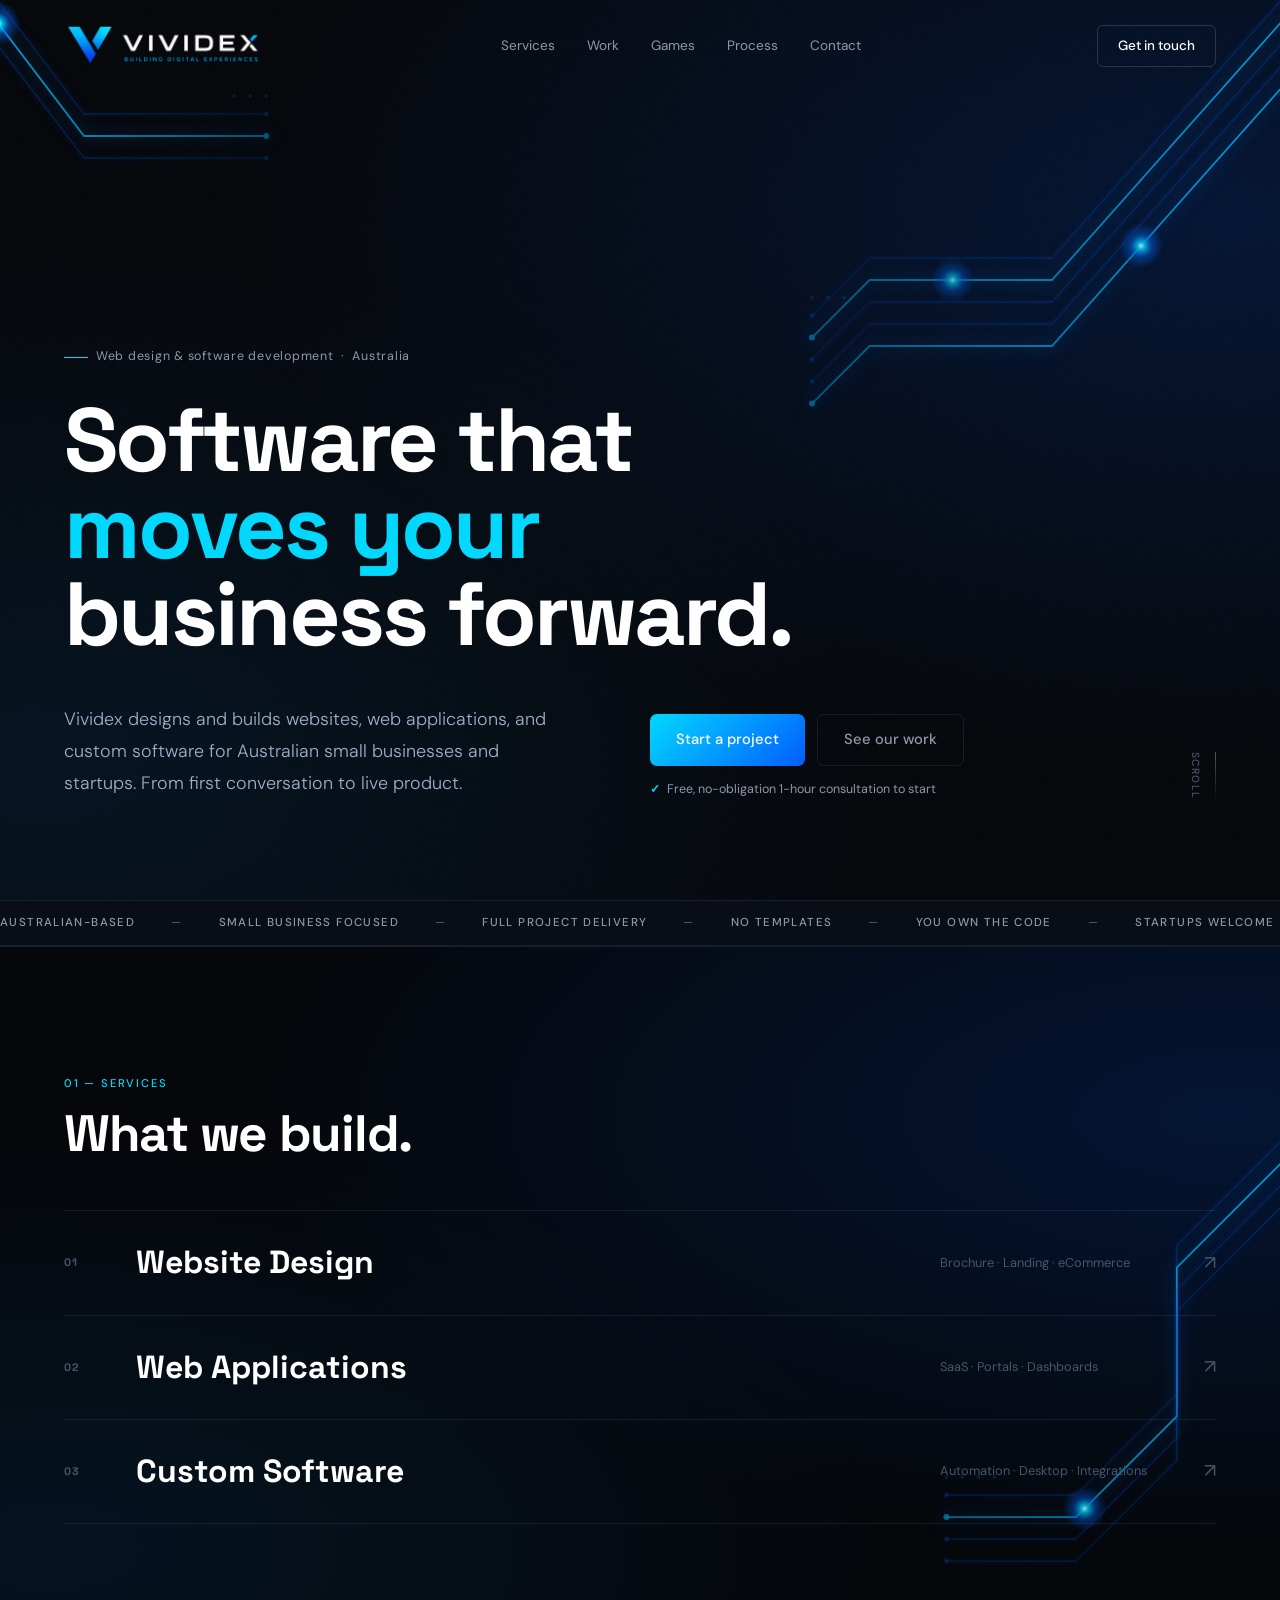
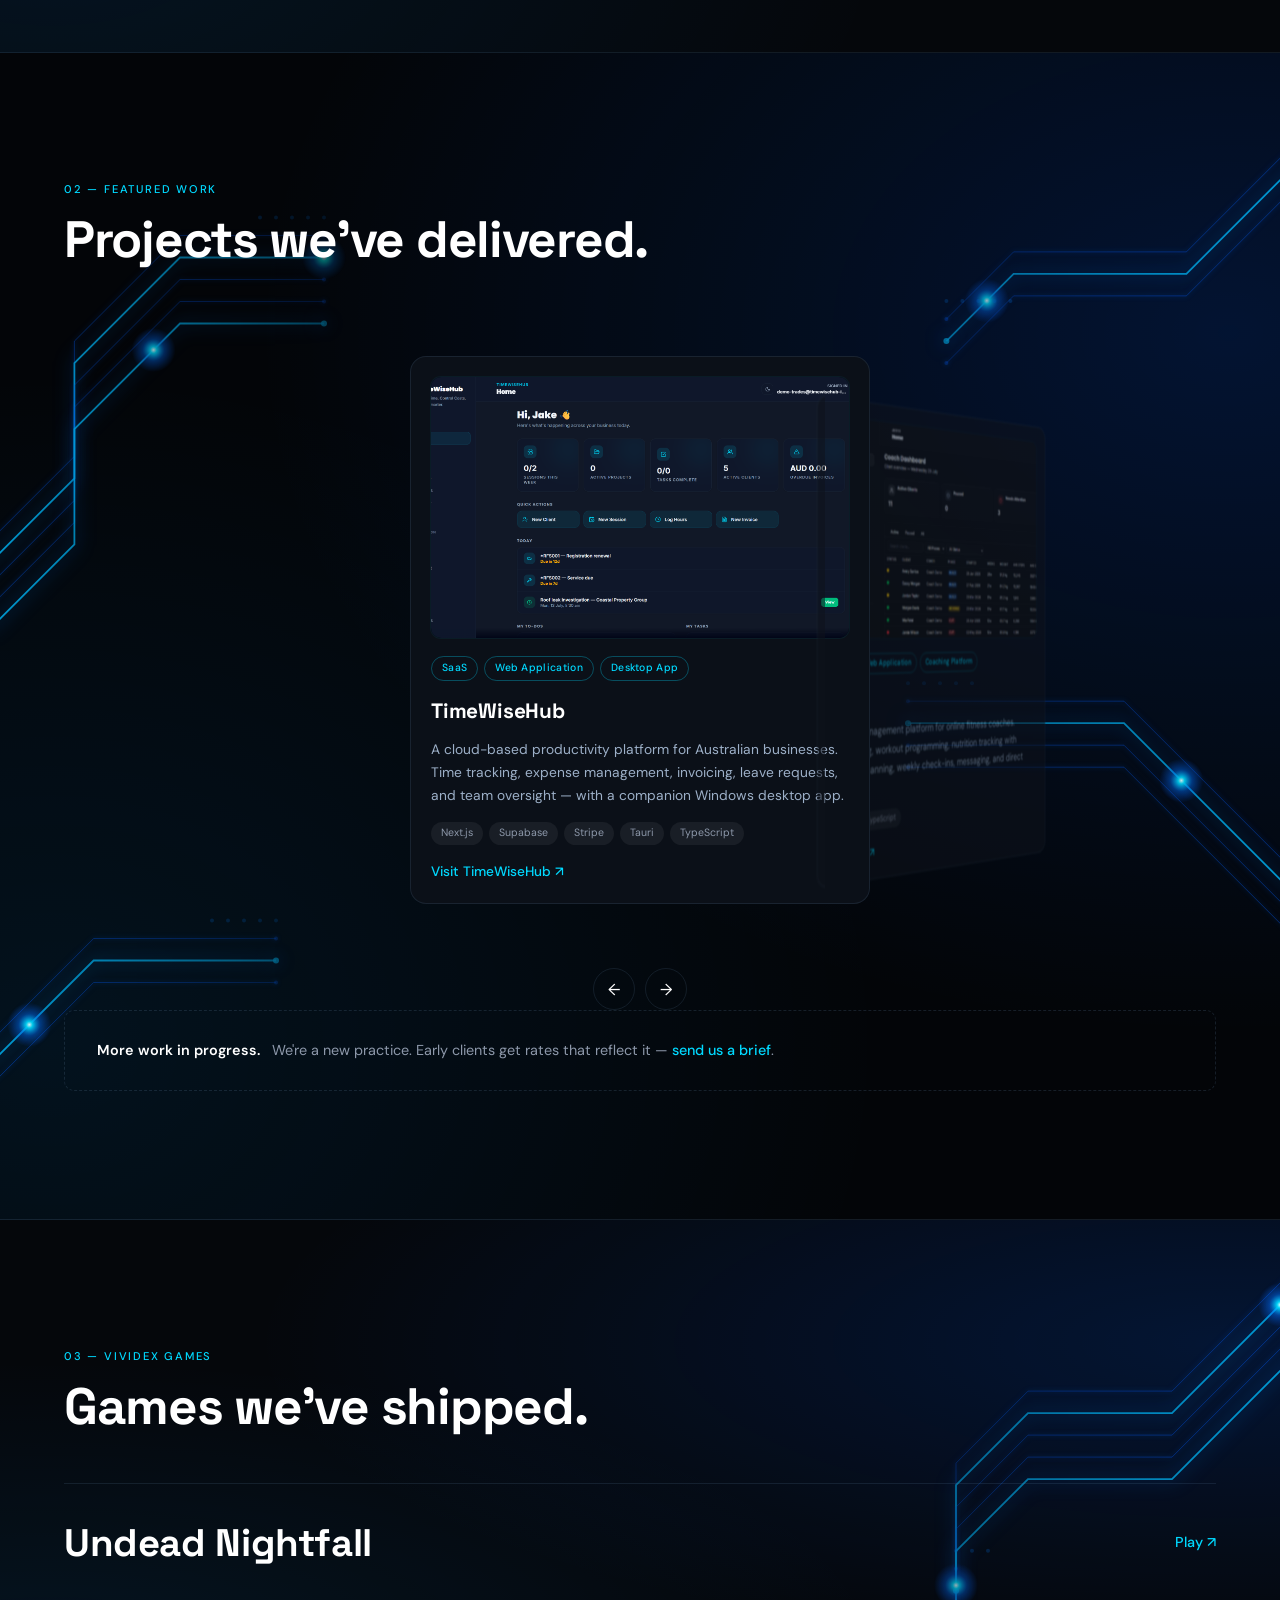
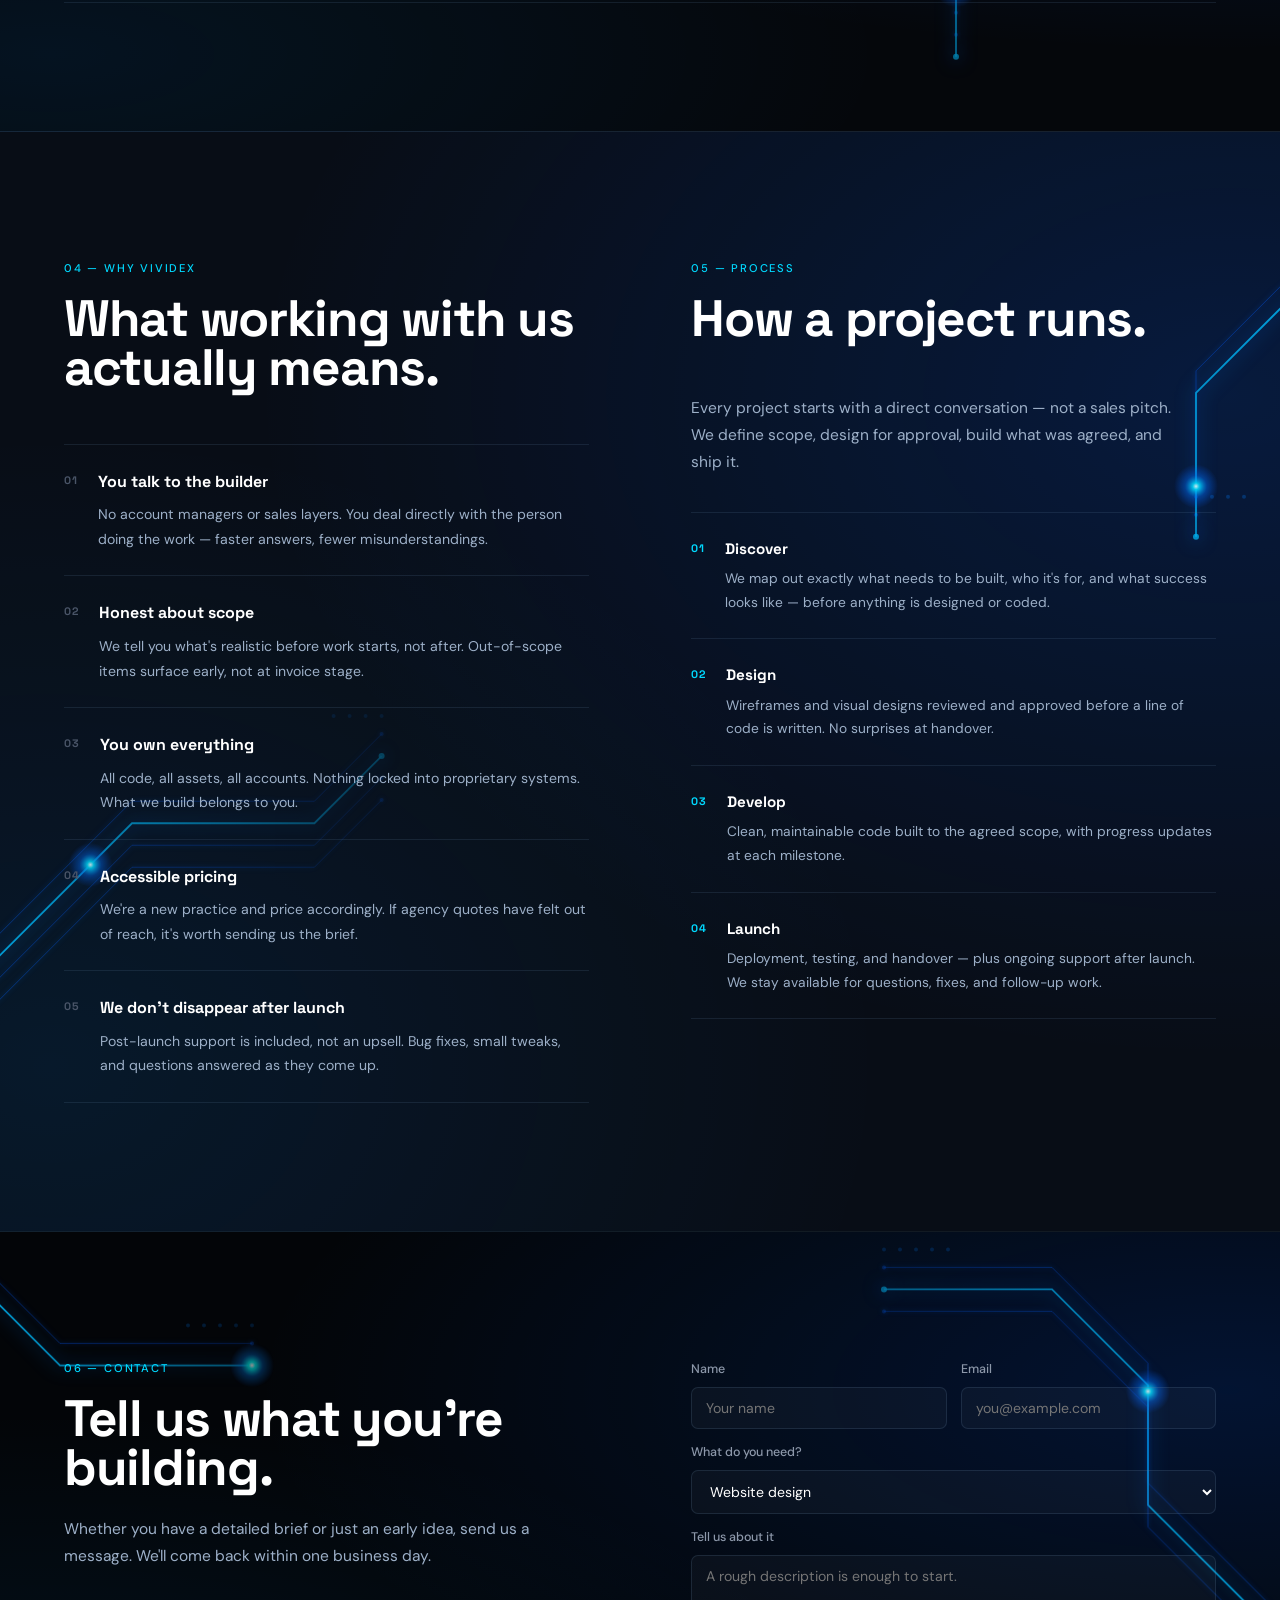
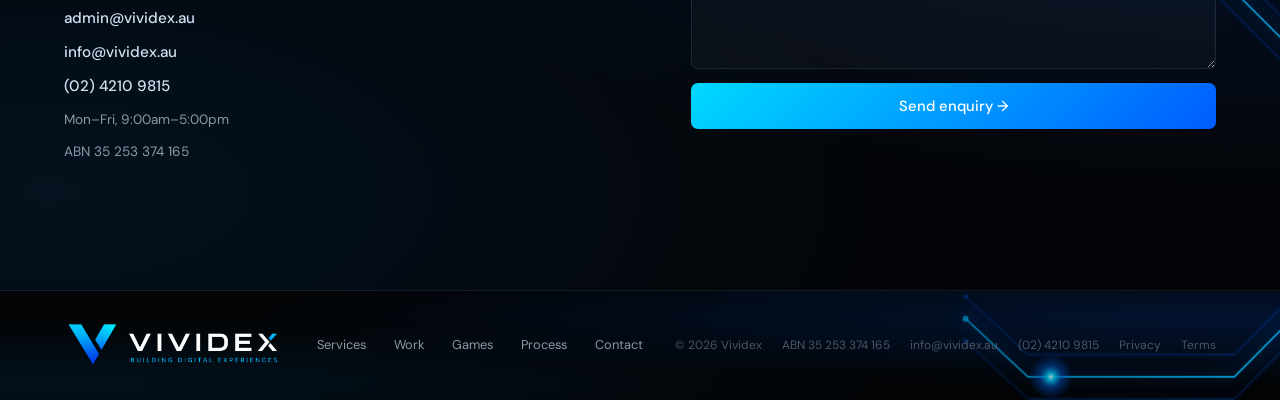
==== commit 38eb76b4: "Use transparent logo and stop carousel widening mobile layout The nav/footer lockup had a solid blac" ====
--- a/index.html
+++ b/index.html
@@ -25,7 +25,7 @@
   <!-- ░░ NAV ░░ -->
   <header class="nav" id="nav">
     <a class="nav-logo" href="#top">
-      <img class="brand-lockup nav-brand" src="assets/vividex-logo-cropped.png" alt="Vividex — Building Digital Experiences" width="1640" height="390">
+      <img class="brand-lockup nav-brand" src="assets/vividex-logo-transparent.png" alt="Vividex — Building Digital Experiences" width="1640" height="390">
     </a>
     <nav class="nav-links" aria-label="Primary">
       <a href="#services">Services</a>
@@ -323,7 +323,7 @@
 
   <footer class="footer">
     <div class="footer-inner">
-      <a class="footer-brand" href="/" aria-label="Vividex home"><img class="brand-lockup footer-brand-image" src="assets/vividex-logo-cropped.png" alt="Vividex — Building Digital Experiences" width="1640" height="390" loading="lazy"></a>
+      <a class="footer-brand" href="/" aria-label="Vividex home"><img class="brand-lockup footer-brand-image" src="assets/vividex-logo-transparent.png" alt="Vividex — Building Digital Experiences" width="1640" height="390" loading="lazy"></a>
       <nav class="footer-nav">
         <a href="#services">Services</a>
         <a href="#work">Work</a>
--- a/styles.css
+++ b/styles.css
@@ -22,7 +22,7 @@
 }
 
 *, *::before, *::after { box-sizing: border-box; margin: 0; padding: 0; }
-html { scroll-behavior: smooth; font-size: 16px; }
+html { scroll-behavior: smooth; font-size: 16px; overflow-x: clip; }
 body {
   font-family: var(--fb); background: var(--ink); color: var(--white);
   overflow-x: hidden; -webkit-font-smoothing: antialiased;
@@ -61,7 +61,7 @@
   font-family: var(--fd); font-size: 0.95rem; font-weight: 800;
   letter-spacing: 0.2em; color: var(--white); flex-shrink: 0;
 }
-.brand-lockup { height: auto; object-fit: contain; mix-blend-mode: screen; }
+.brand-lockup { height: auto; object-fit: contain; }
 .nav-brand { width: 200px; }
 .footer-brand-image { width: 220px; }
 .nav-logo:focus-visible, .footer-brand:focus-visible { outline: 2px solid var(--cyan); outline-offset: 6px; }
@@ -238,6 +238,8 @@
 
 /* ══ WORK / SHOWCASE ══ */
 .work {
+  /* Side drum cards sit beyond the viewport; clip them so mobile browsers don't widen the layout. */
+  overflow-x: clip;
   padding: clamp(80px,10vw,128px) clamp(24px,5vw,72px);
   background: var(--deep);
   border-top: 1px solid var(--line);
@@ -532,3 +534,20 @@
   .cform-row { grid-template-columns: 1fr; }
   .footer-nav, .footer-legal { display: none; }
 }
+
+/* Brand atmosphere across every main section. Content stays above the traces. */
+.circuit-surface {
+  position: relative;
+  isolation: isolate;
+  background-image:
+    radial-gradient(ellipse at 96% 24%, rgba(0, 92, 255, 0.17), transparent 56%),
+    radial-gradient(ellipse at 4% 85%, rgba(0, 145, 255, 0.09), transparent 48%);
+}
+.circuit-surface > :not(canvas) { position: relative; z-index: 1; }
+.circuit-surface > .hero-scroll-hint { position: absolute; }
+.circuit-canvas {
+  position: absolute; inset: 0; width: 100%; height: 100%;
+  z-index: 0; pointer-events: none;
+  /* Keep the strongest glow near the edges and soften it behind copy. */
+  mask-image: linear-gradient(90deg, #000, rgba(0,0,0,0.35) 28%, rgba(0,0,0,0.55) 65%, #000);
+}
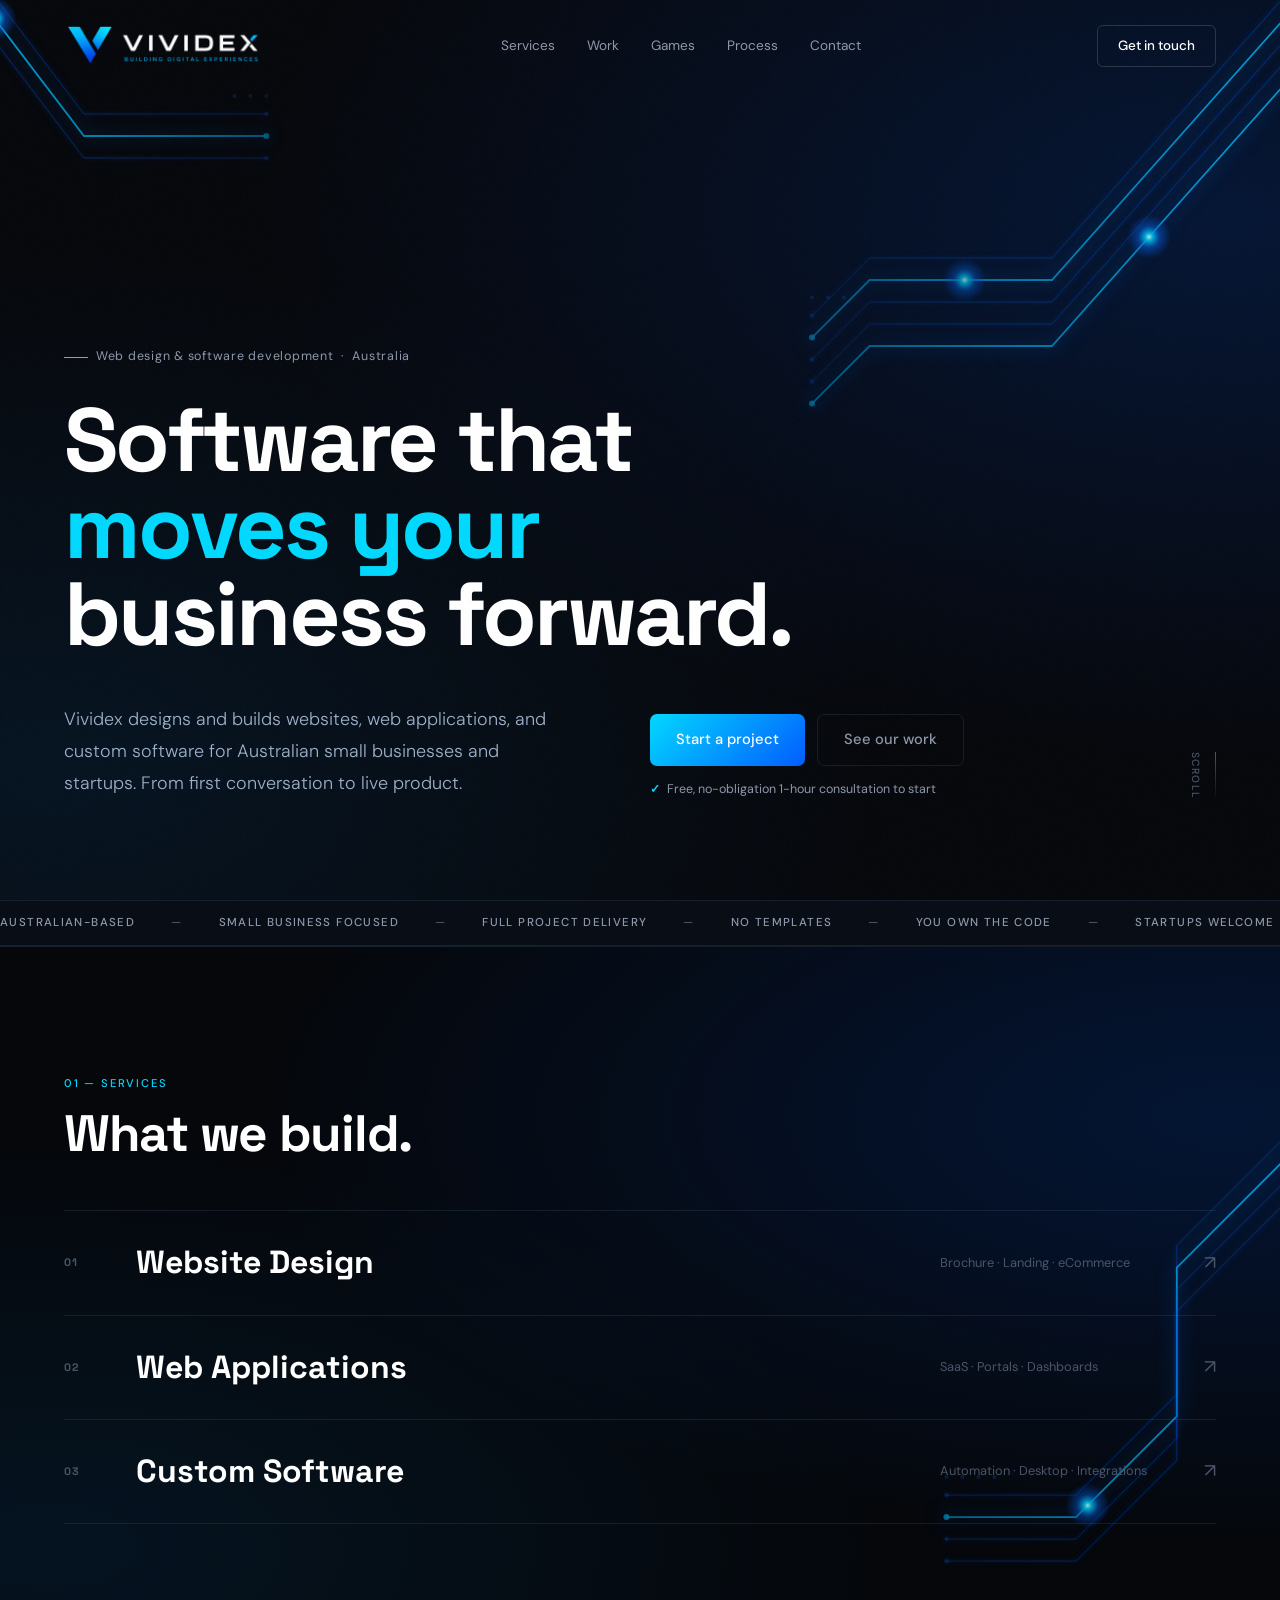
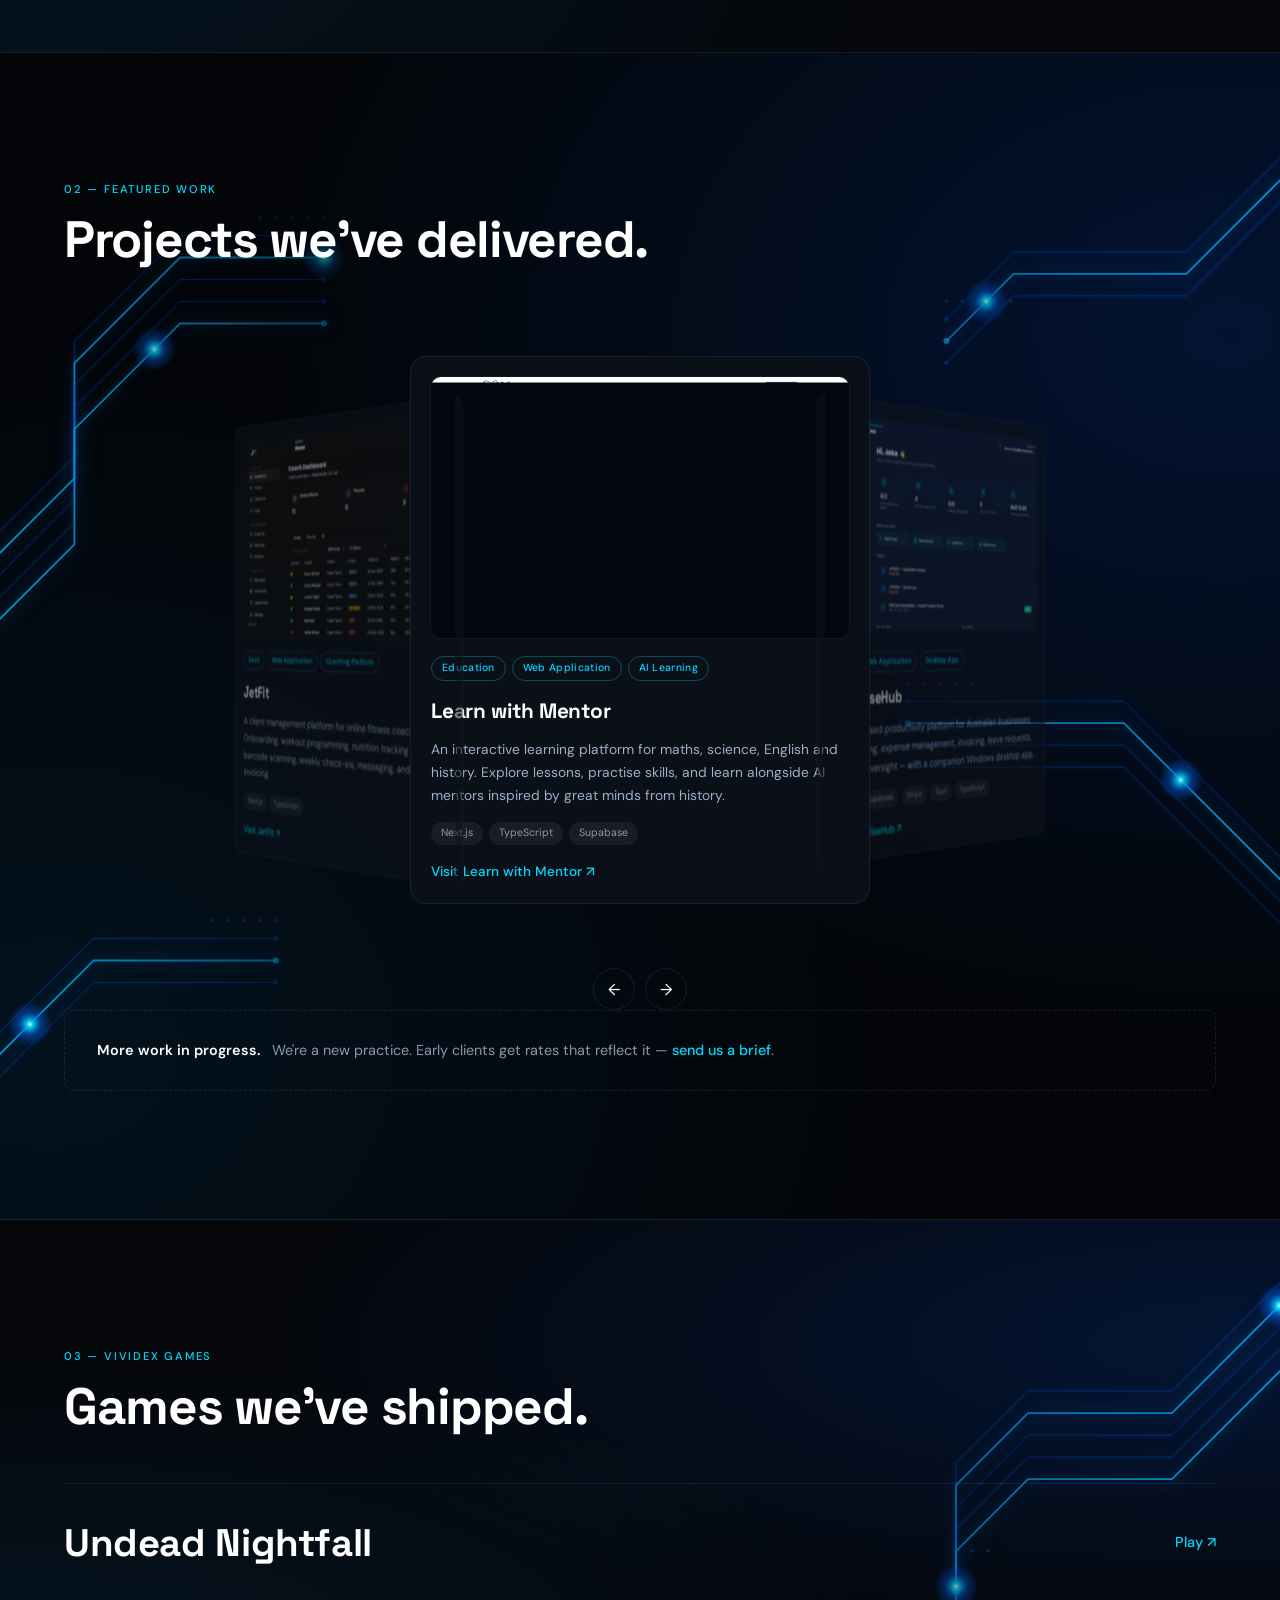
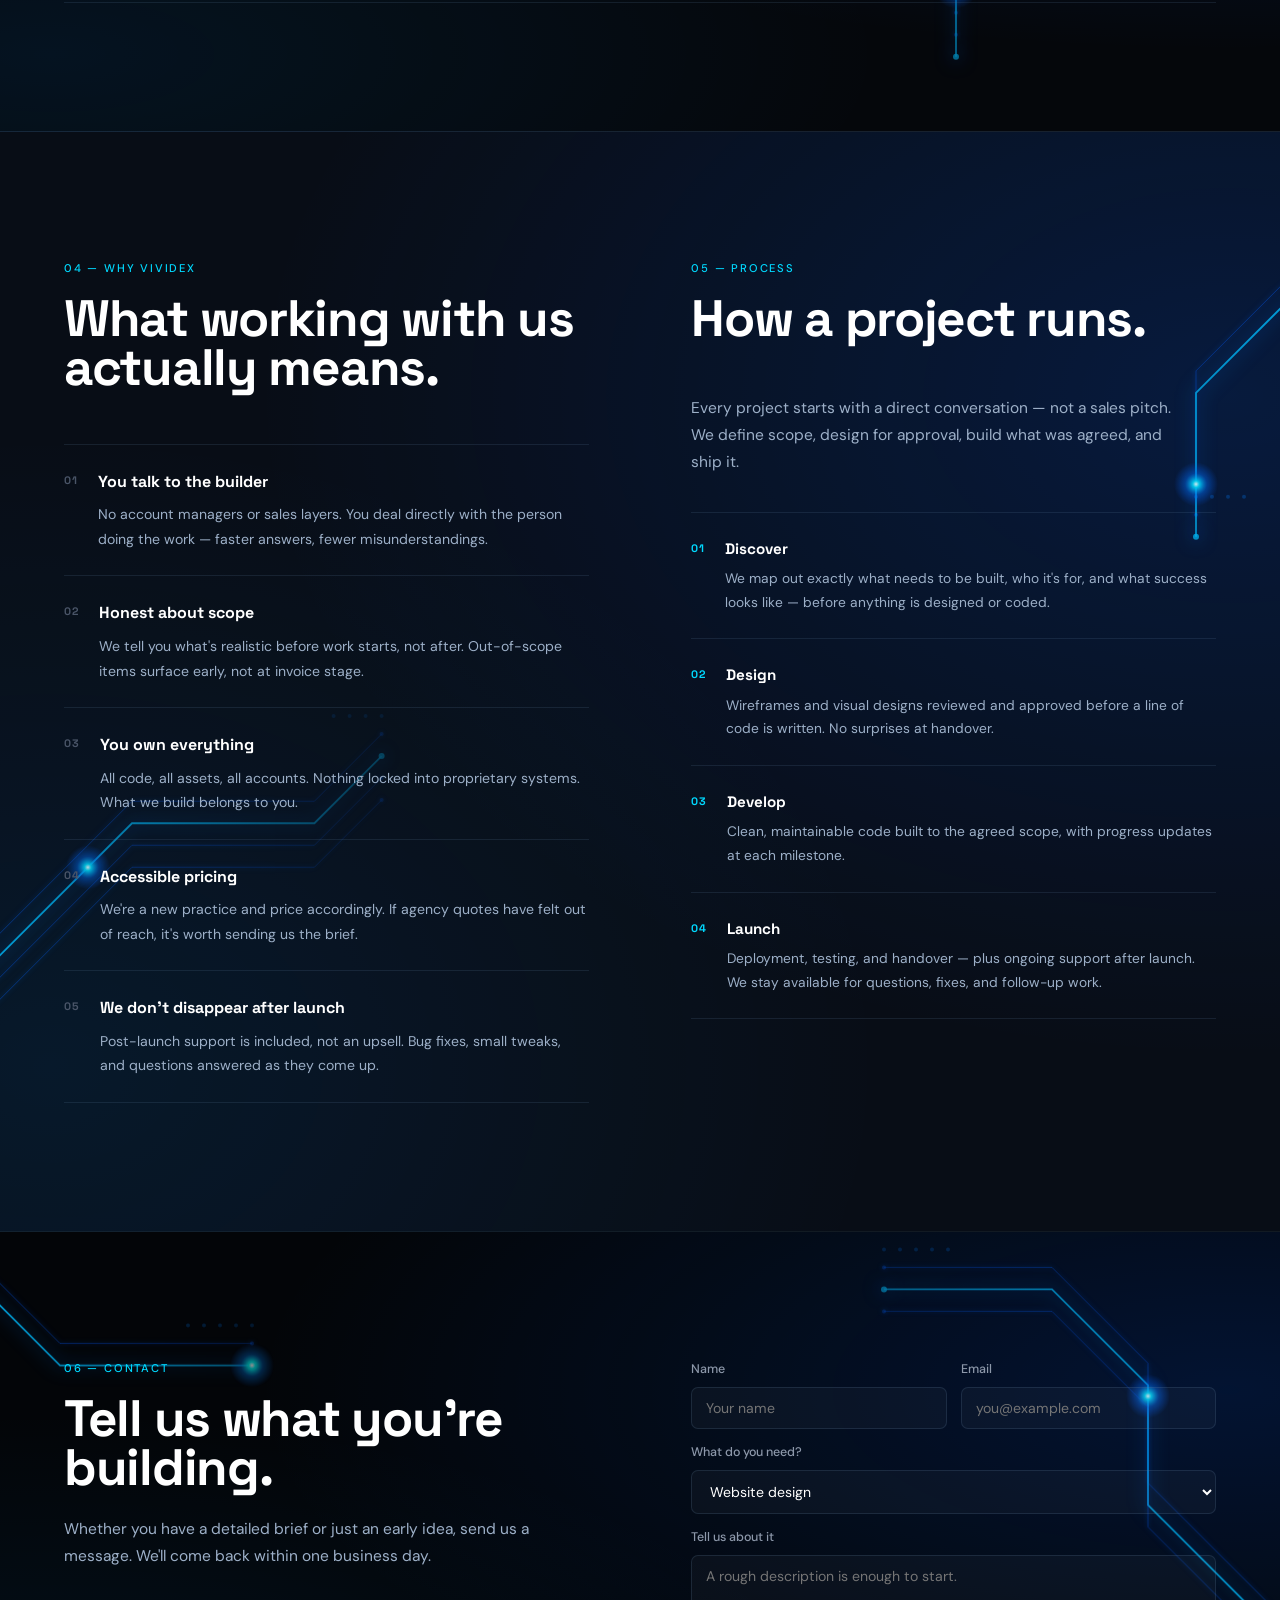
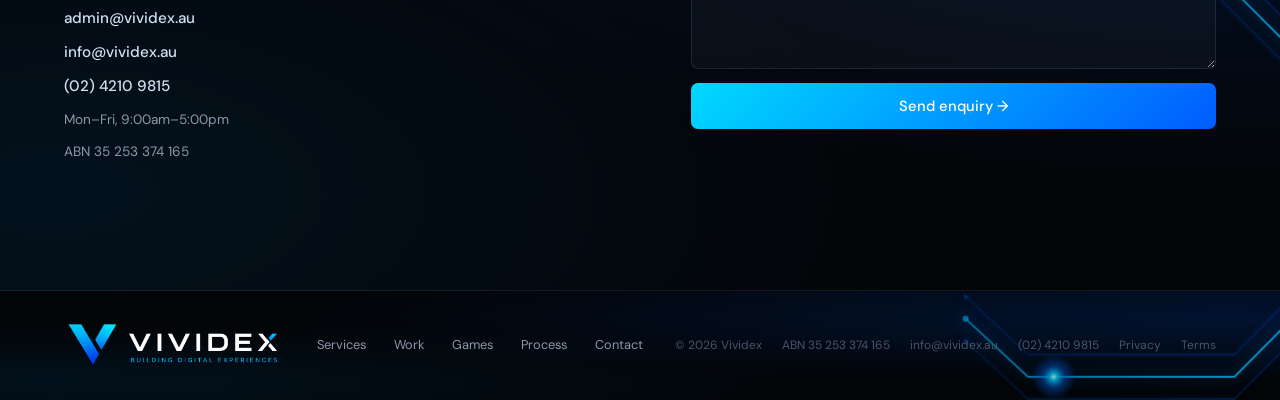
==== commit 35c13e46: "Feature Learn with Mentor first in project showcase" ====
--- a/index.html
+++ b/index.html
@@ -130,6 +130,22 @@
       <div class="catalogue" id="work-catalogue" tabindex="0" role="group" aria-roledescription="carousel" aria-label="Shipped projects">
         <div class="catalogue-stage">
 
+          <!-- Project: Learn with Mentor -->
+          <article class="cat-card">
+            <div class="cat-shot">
+              <img src="assets/learn-with-mentor-homepage.png" alt="Learn with Mentor homepage introducing AI-assisted learning in maths, science, English and history" loading="lazy" width="1440" height="900">
+            </div>
+            <div class="cat-tags">
+              <span>Education</span><span>Web Application</span><span>AI Learning</span>
+            </div>
+            <h3 class="cat-name">Learn with Mentor</h3>
+            <p class="cat-desc">An interactive learning platform for maths, science, English and history. Explore lessons, practise skills, and learn alongside AI mentors inspired by great minds from history.</p>
+            <div class="cat-tech">
+              <span>Next.js</span><span>TypeScript</span><span>Supabase</span>
+            </div>
+            <a class="cat-link" href="https://www.learnwithmentor.com.au" target="_blank" rel="noopener">Visit Learn with Mentor ↗</a>
+          </article>
+
           <!-- Project: TimeWiseHub -->
           <article class="cat-card">
             <div class="cat-shot">
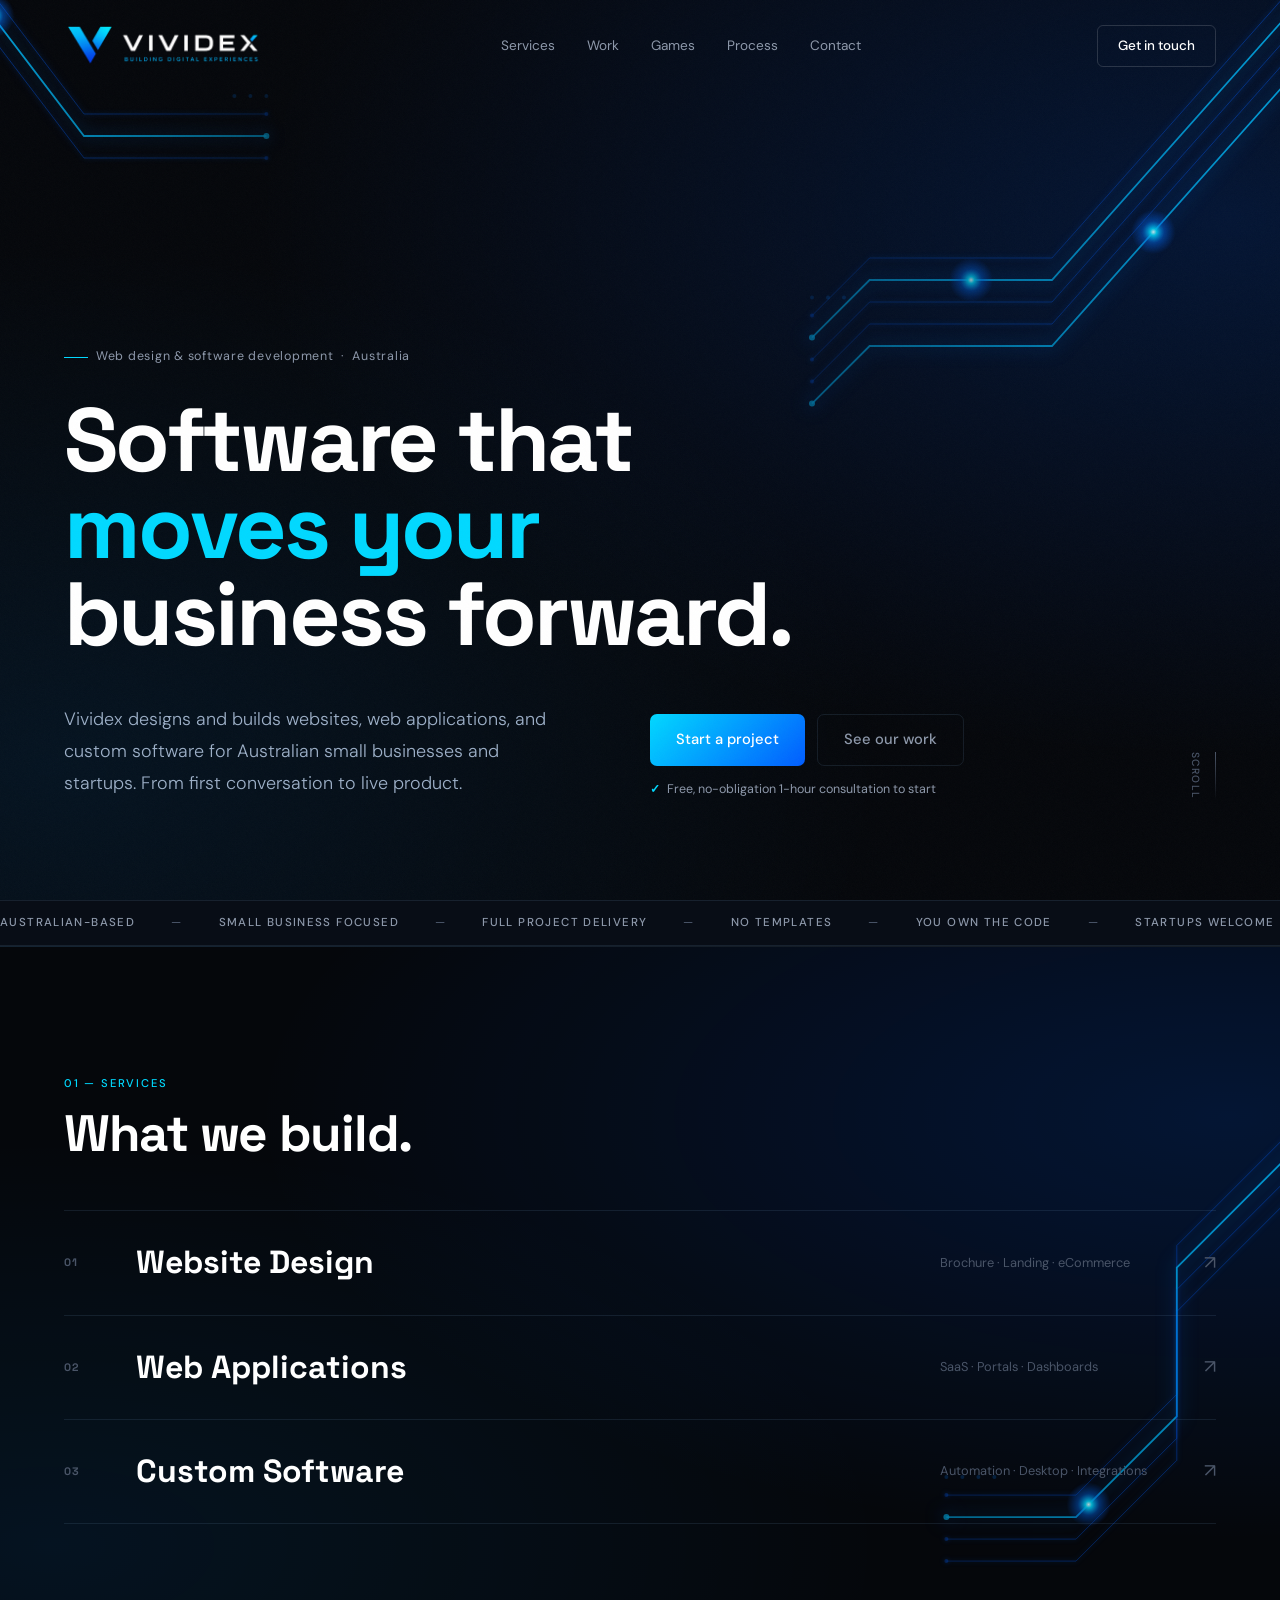
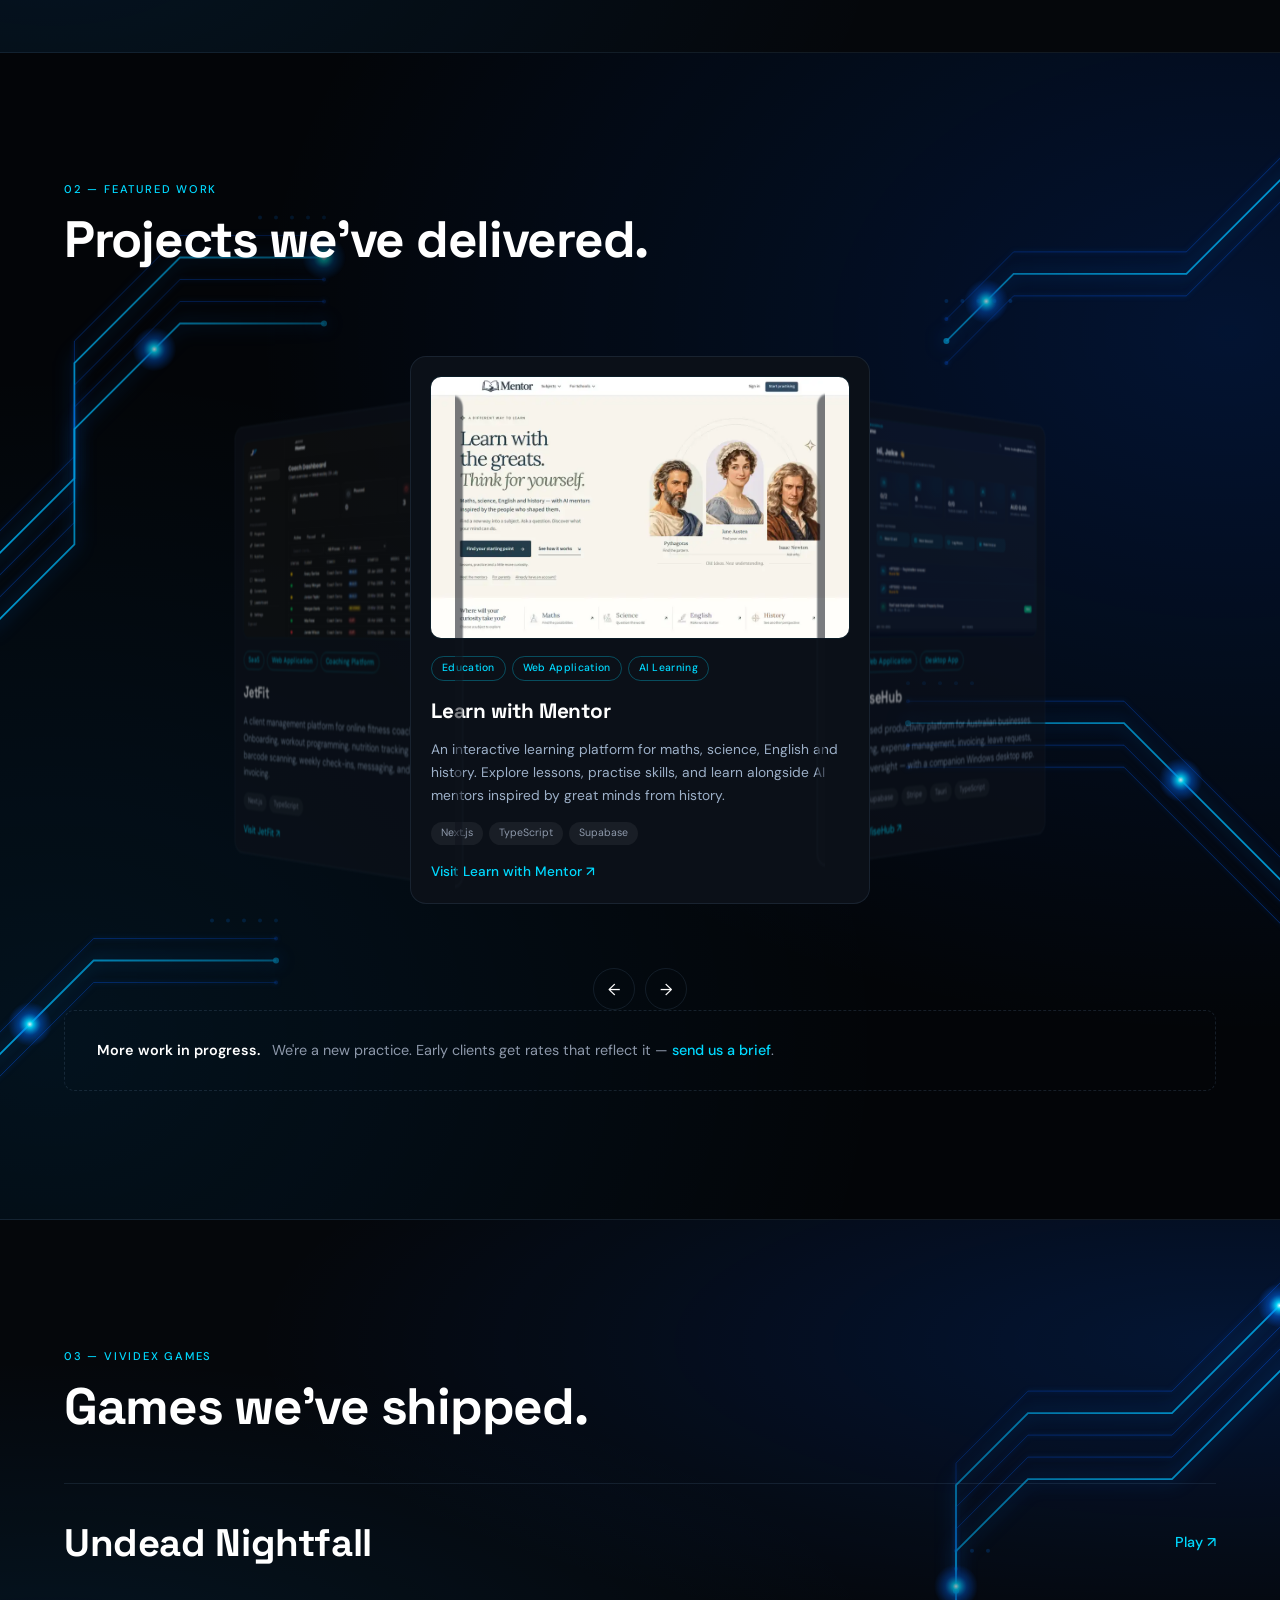
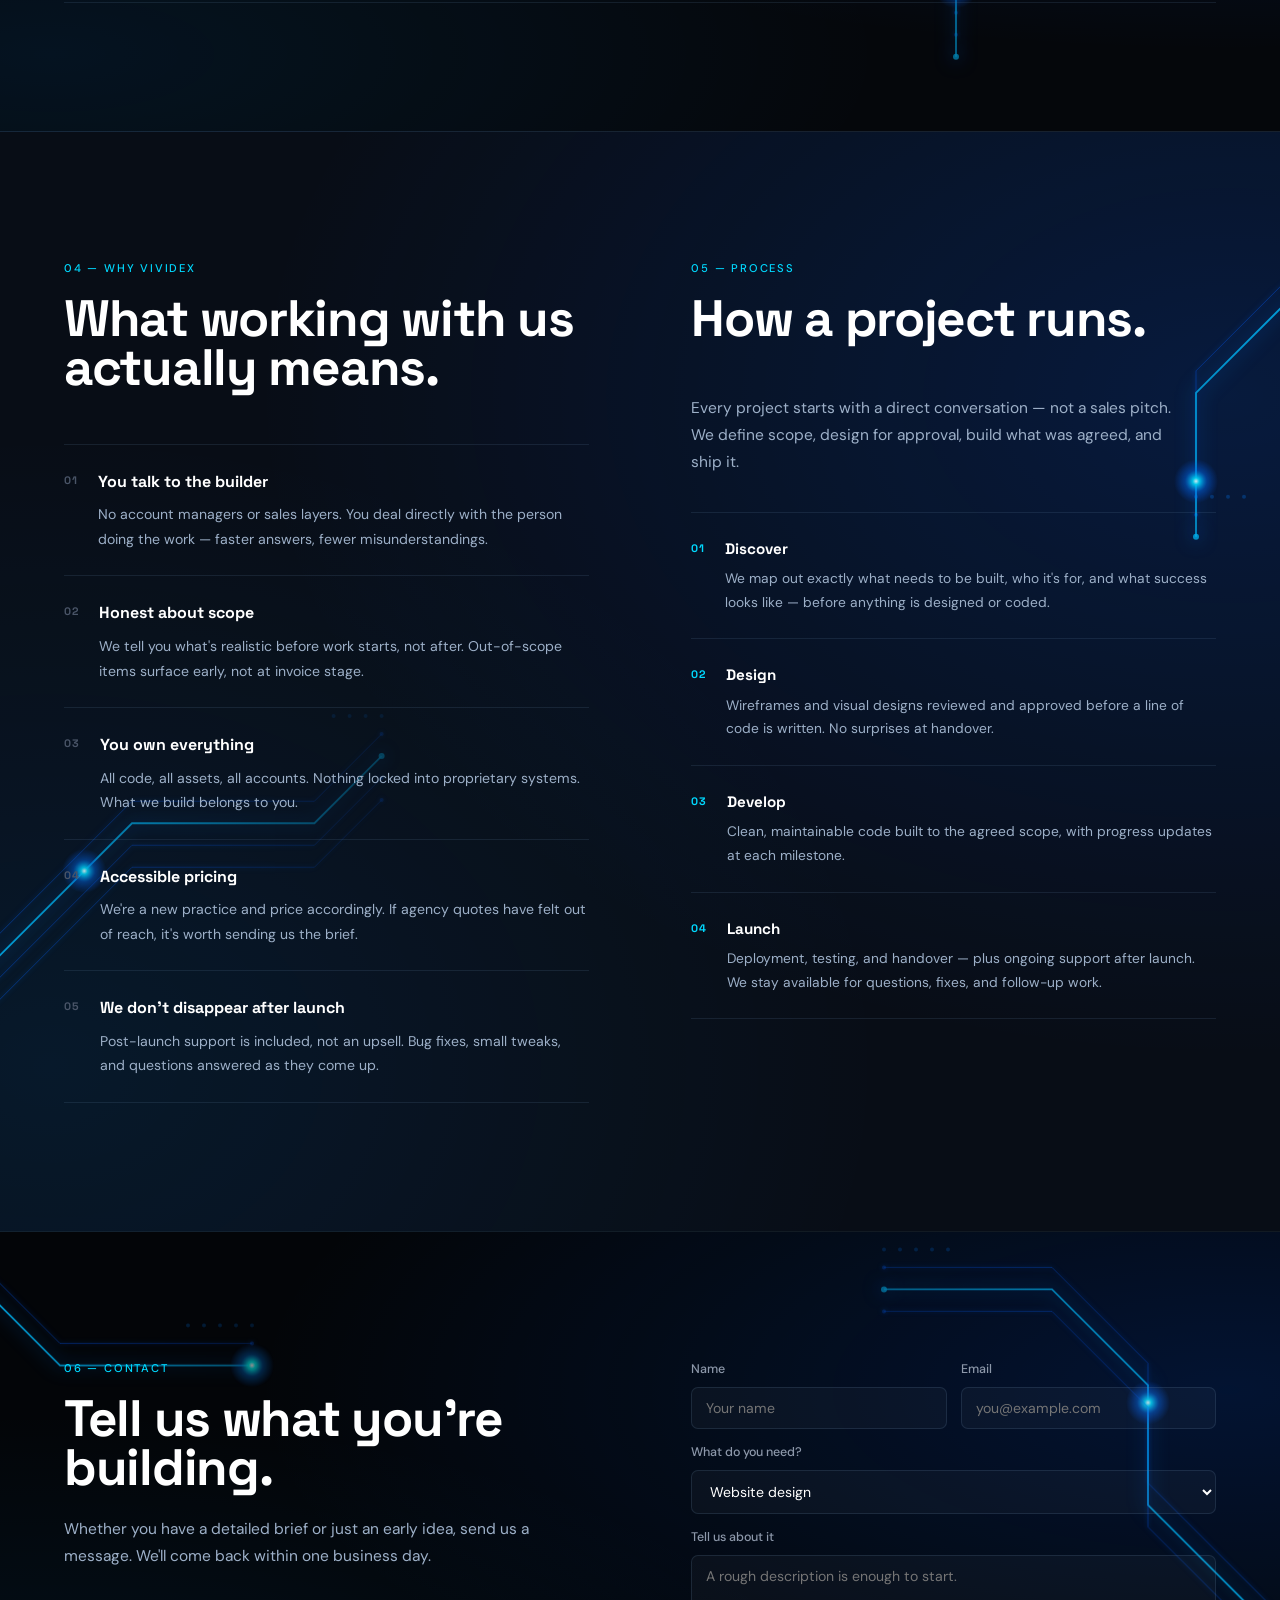
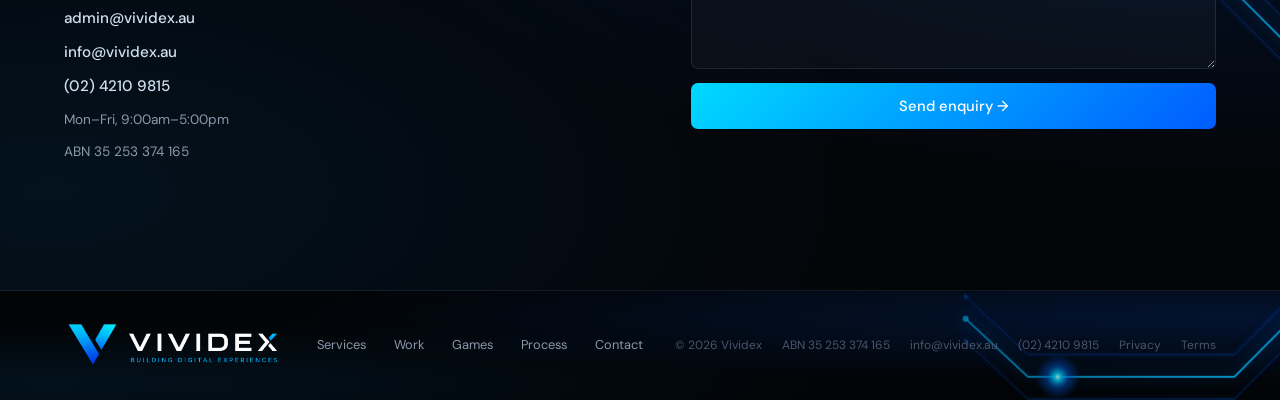
==== commit 4894bf55: "Fix Learn with Mentor showcase screenshot asset" ====
--- a/index.html
+++ b/index.html
@@ -133,7 +133,7 @@
           <!-- Project: Learn with Mentor -->
           <article class="cat-card">
             <div class="cat-shot">
-              <img src="assets/learn-with-mentor-homepage.png" alt="Learn with Mentor homepage introducing AI-assisted learning in maths, science, English and history" loading="lazy" width="1440" height="900">
+              <img src="assets/learn-with-mentor-homepage.webp" alt="Learn with Mentor homepage introducing AI-assisted learning in maths, science, English and history" loading="lazy" width="960" height="600">
             </div>
             <div class="cat-tags">
               <span>Education</span><span>Web Application</span><span>AI Learning</span>
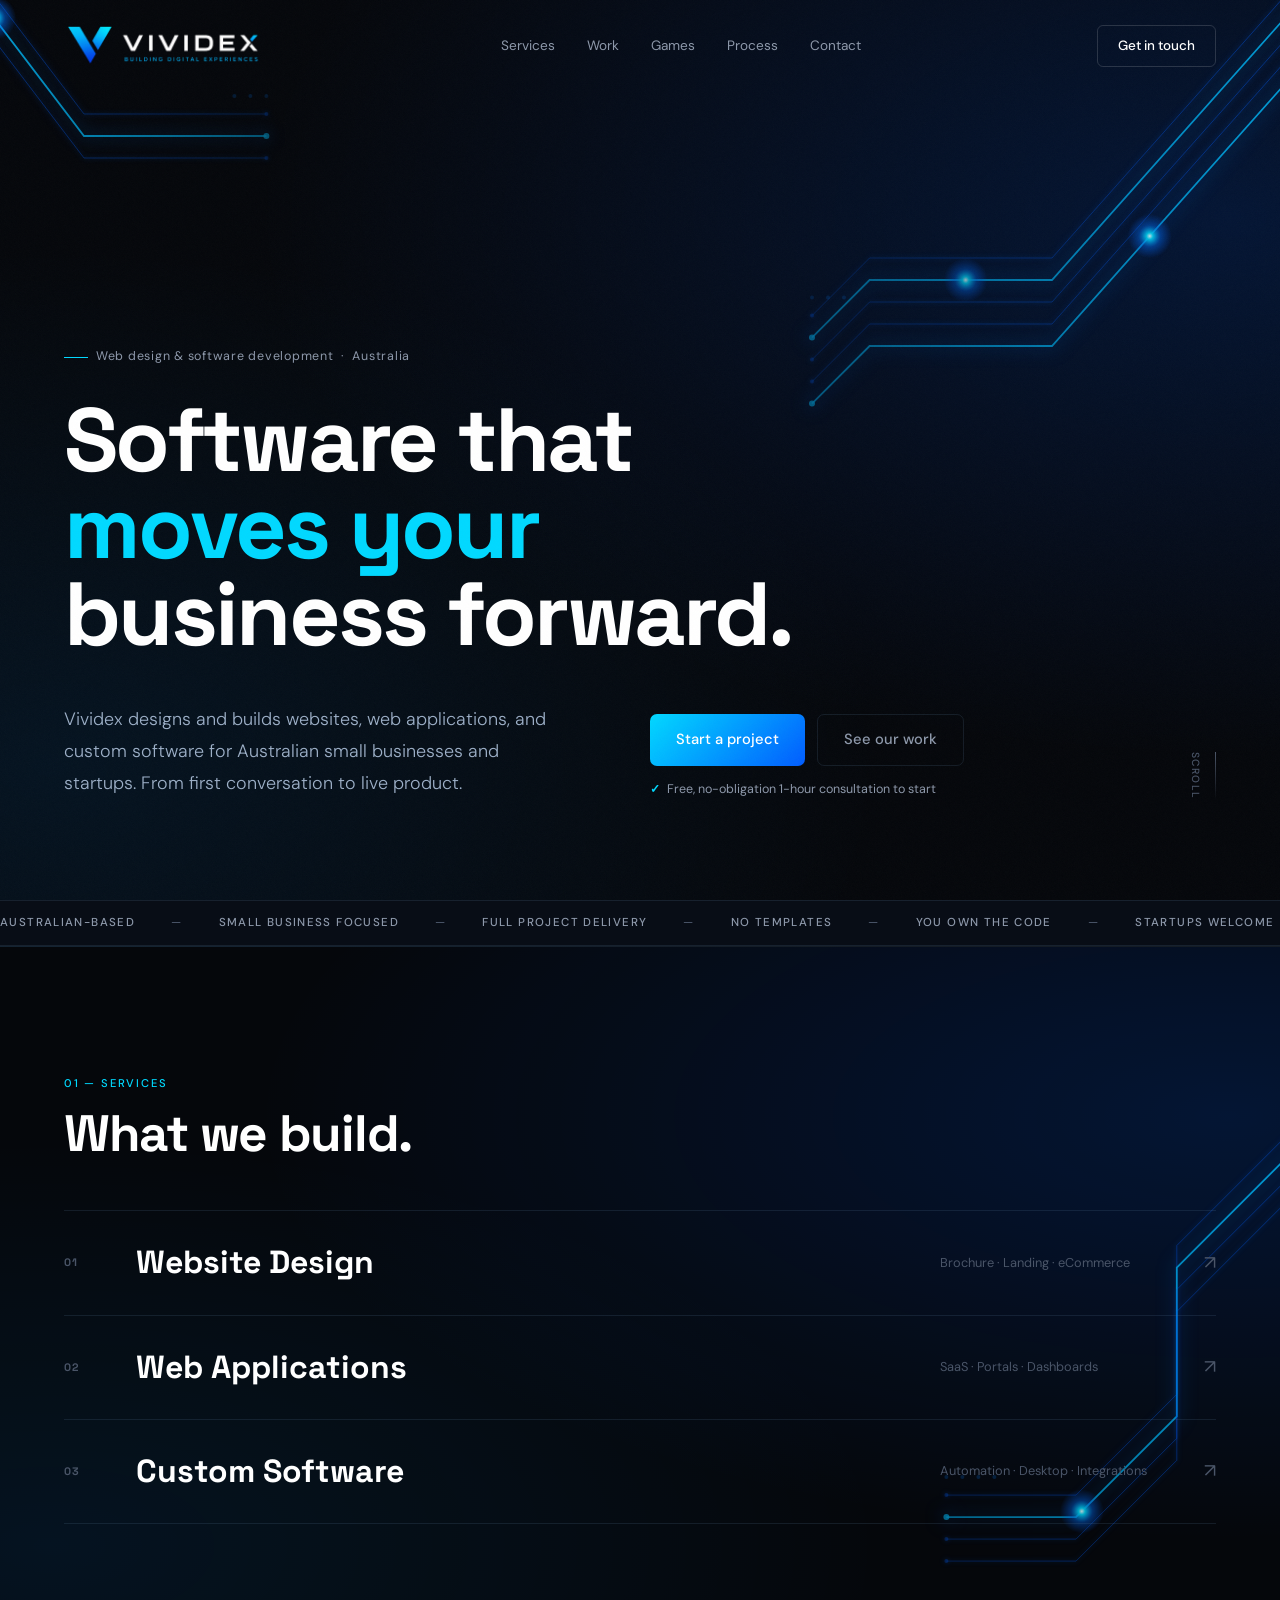
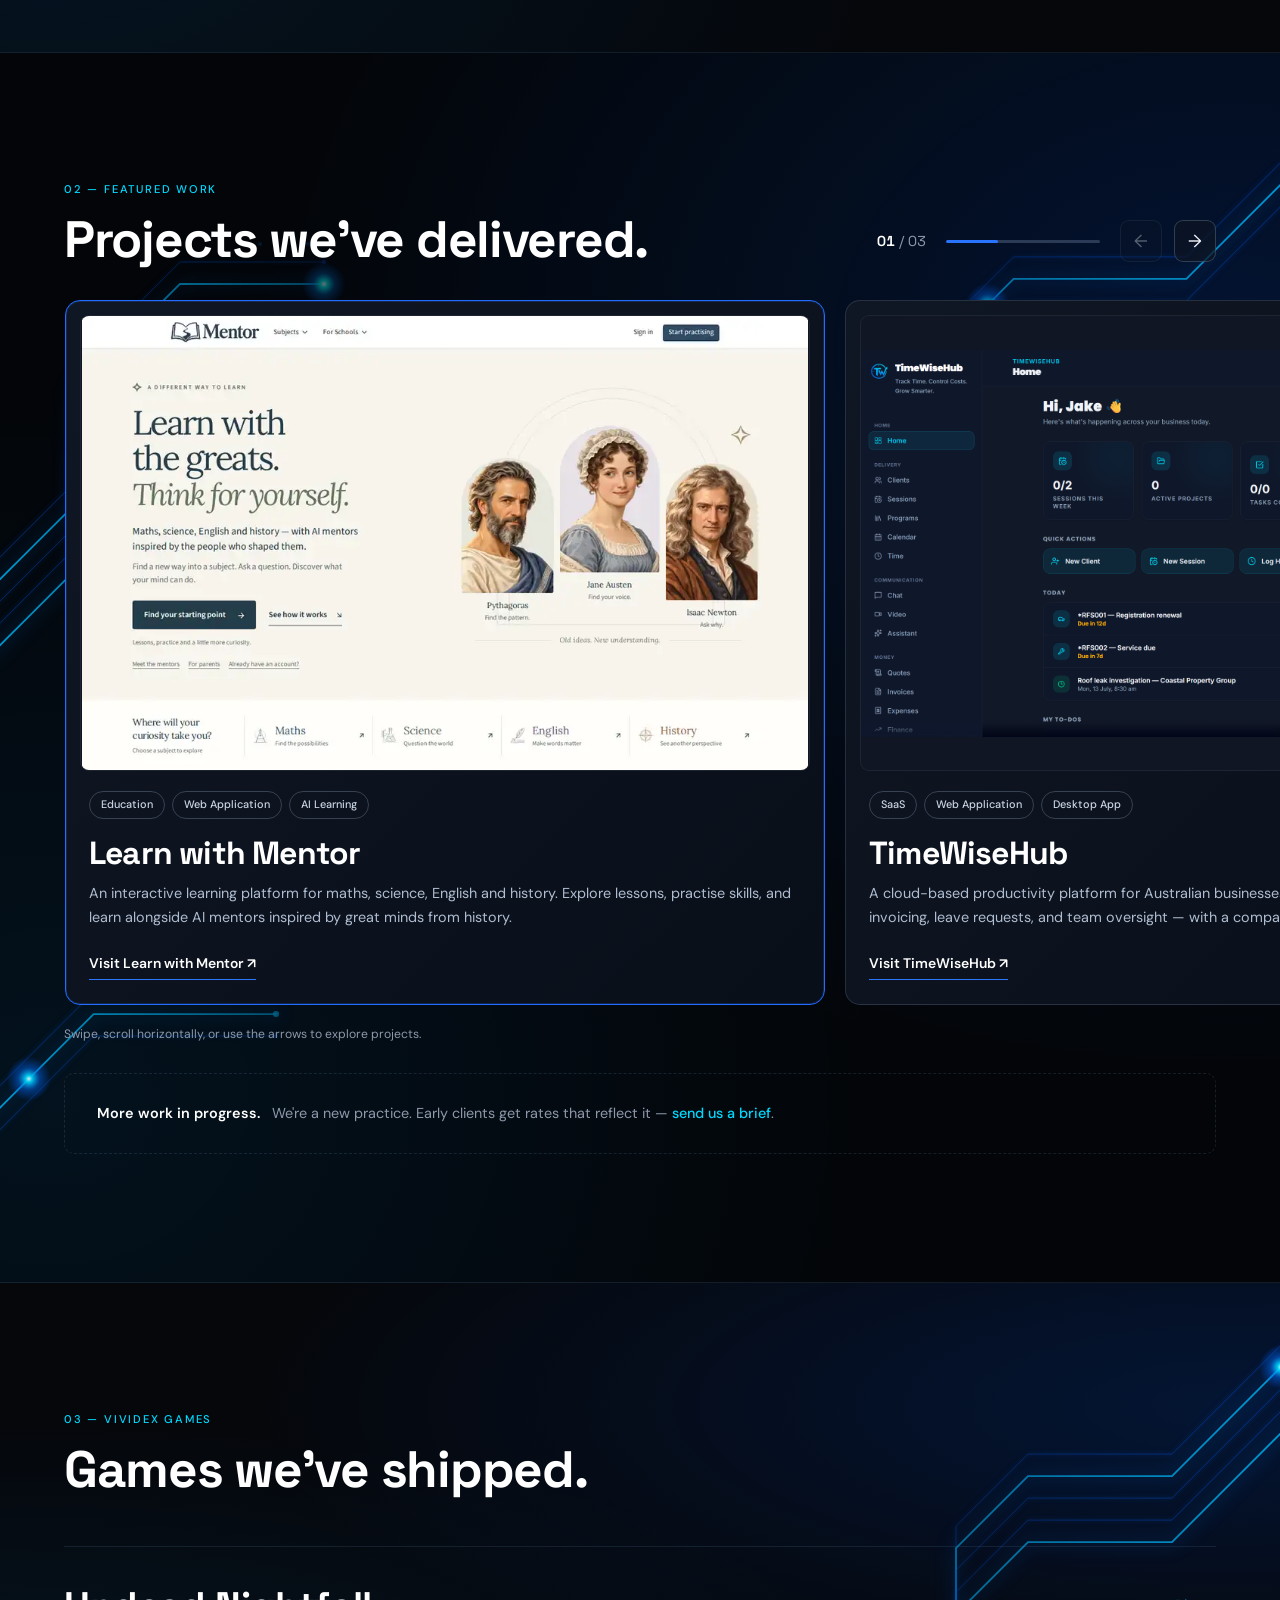
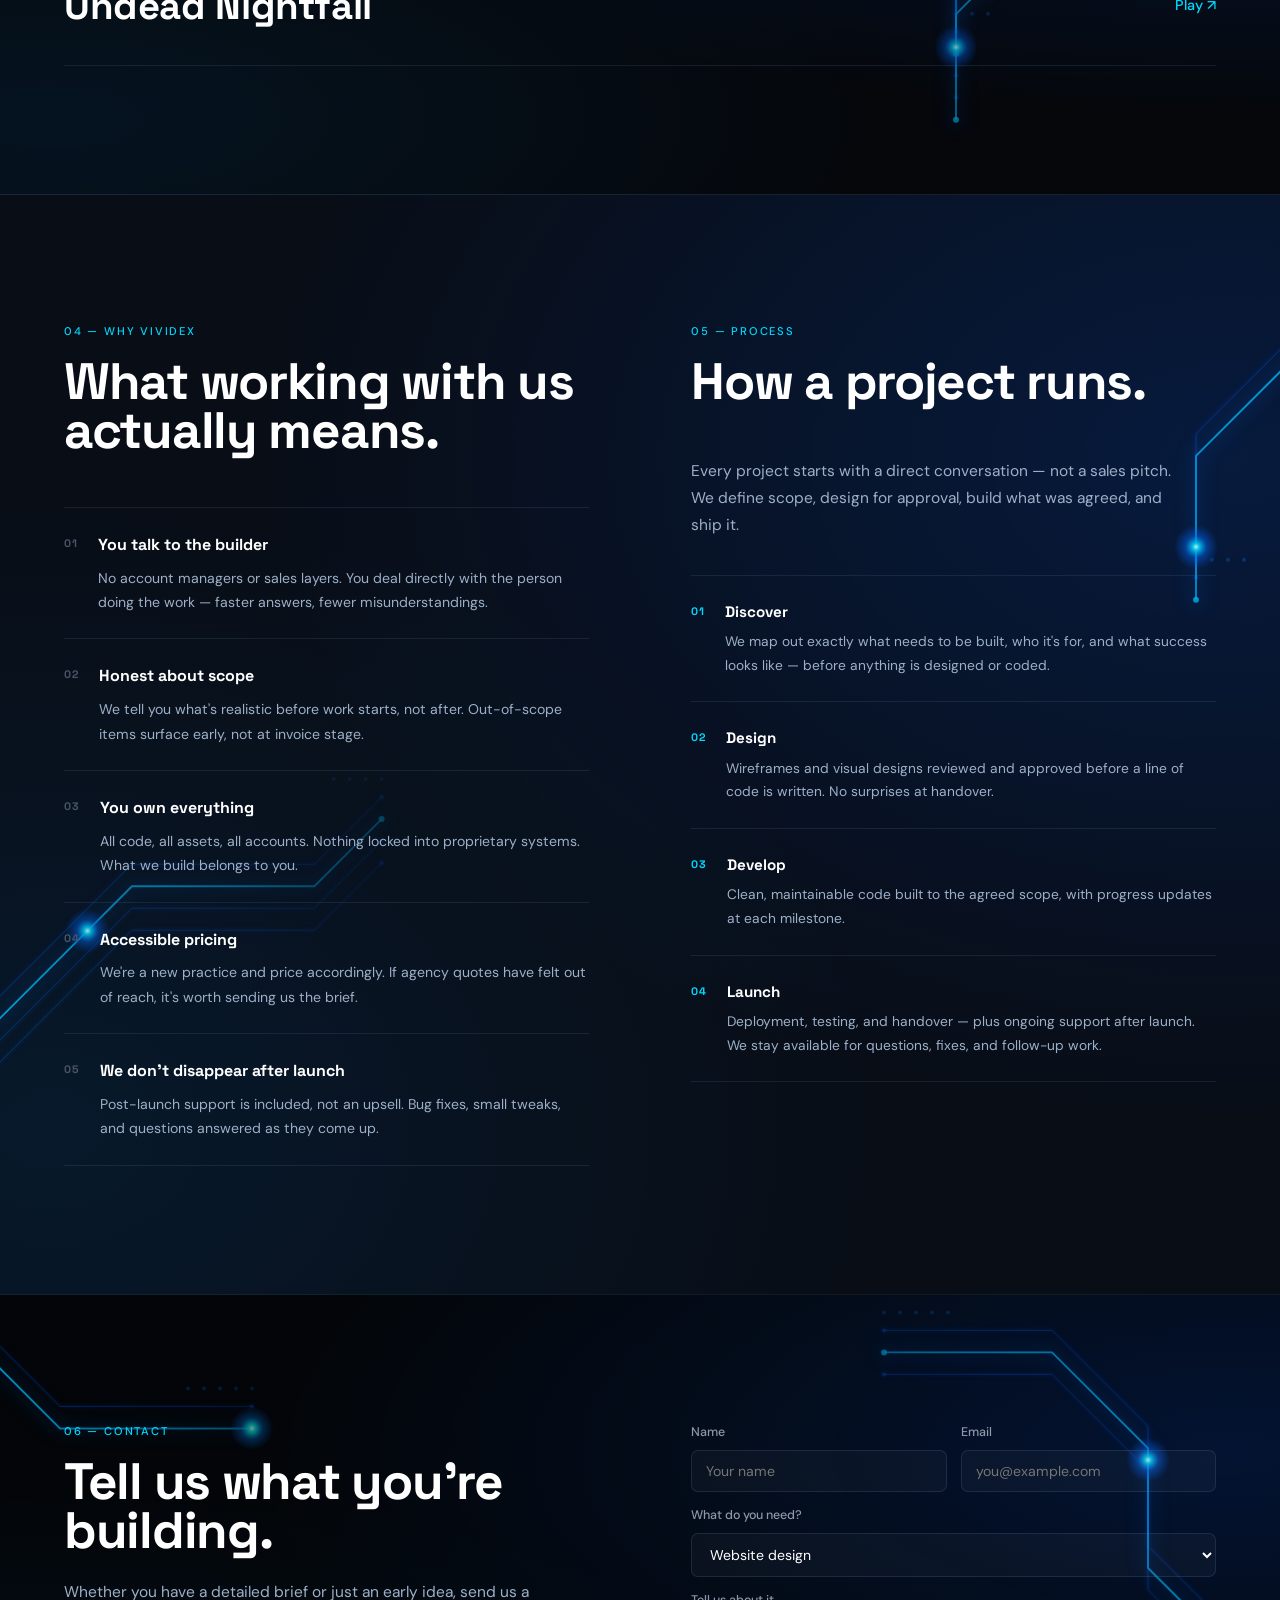
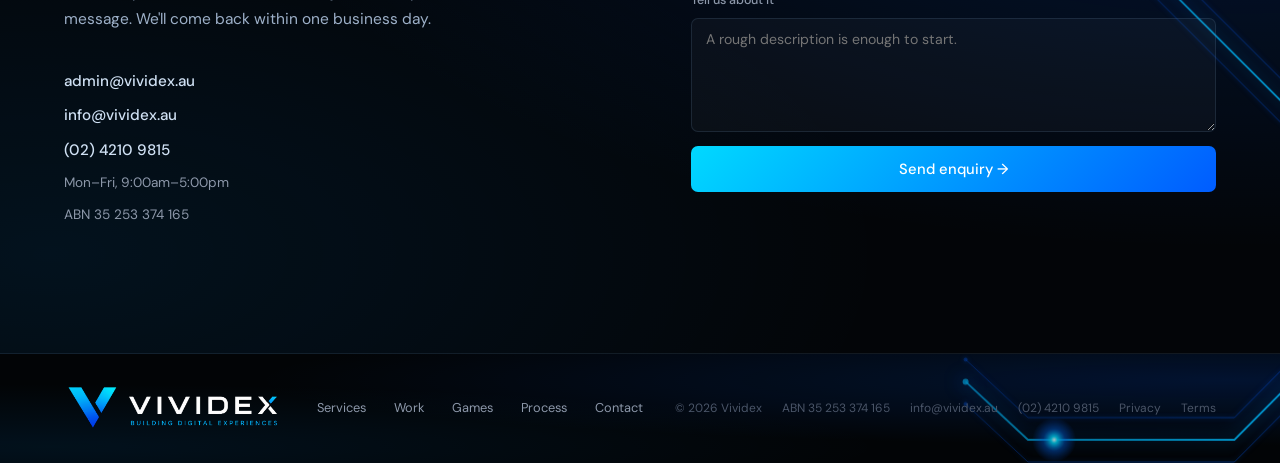
==== commit 399e2675: "Replace 3D showcase with horizontal editorial gallery" ====
--- a/index.html
+++ b/index.html
@@ -122,69 +122,63 @@
 
     <!-- ░░ WORK ░░ -->
     <section id="work" class="work">
-      <div class="section-head">
-        <span class="section-label">02 — Featured Work</span>
-        <h2 class="section-h2">Projects we've delivered.</h2>
-      </div>
-
-      <div class="catalogue" id="work-catalogue" tabindex="0" role="group" aria-roledescription="carousel" aria-label="Shipped projects">
-        <div class="catalogue-stage">
-
-          <!-- Project: Learn with Mentor -->
-          <article class="cat-card">
+      <div class="work-heading">
+        <div class="section-head">
+          <span class="section-label">02 — Featured Work</span>
+          <h2 class="section-h2">Projects we've delivered.</h2>
+        </div>
+
+        <div class="catalogue-nav" aria-label="Browse featured projects">
+          <span class="cat-counter" aria-hidden="true"><span id="work-catalogue-index">01</span><span class="cat-count-total"> / 03</span></span>
+          <div class="cat-progress" role="progressbar" aria-label="Featured project" aria-valuemin="1" aria-valuemax="3" aria-valuenow="1" id="work-catalogue-progress">
+            <span class="cat-progress-fill" id="work-catalogue-progress-fill"></span>
+          </div>
+          <button class="cat-arrow cat-prev" type="button" aria-label="Previous project" data-target="work-catalogue" disabled>←</button>
+          <button class="cat-arrow cat-next" type="button" aria-label="Next project" data-target="work-catalogue">→</button>
+          <p class="cat-status sr-only" aria-live="polite" aria-atomic="true" id="work-catalogue-status"></p>
+        </div>
+      </div>
+
+      <div class="catalogue" id="work-catalogue" role="region" aria-roledescription="carousel" aria-label="Featured Vividex projects">
+        <div class="catalogue-stage" tabindex="0" aria-label="Scroll featured projects horizontally">
+          <article class="cat-card is-active" role="group" aria-roledescription="slide" aria-label="1 of 3: Learn with Mentor">
             <div class="cat-shot">
-              <img src="assets/learn-with-mentor-homepage.webp" alt="Learn with Mentor homepage introducing AI-assisted learning in maths, science, English and history" loading="lazy" width="960" height="600">
-            </div>
-            <div class="cat-tags">
-              <span>Education</span><span>Web Application</span><span>AI Learning</span>
-            </div>
-            <h3 class="cat-name">Learn with Mentor</h3>
-            <p class="cat-desc">An interactive learning platform for maths, science, English and history. Explore lessons, practise skills, and learn alongside AI mentors inspired by great minds from history.</p>
-            <div class="cat-tech">
-              <span>Next.js</span><span>TypeScript</span><span>Supabase</span>
-            </div>
-            <a class="cat-link" href="https://www.learnwithmentor.com.au" target="_blank" rel="noopener">Visit Learn with Mentor ↗</a>
+              <img src="assets/learn-with-mentor-homepage.webp" alt="Actual Learn with Mentor homepage introducing maths, science, English and history" loading="lazy" width="960" height="600" draggable="false">
+            </div>
+            <div class="cat-caption">
+              <div class="cat-tags"><span>Education</span><span>Web Application</span><span>AI Learning</span></div>
+              <h3 class="cat-name">Learn with Mentor</h3>
+              <p class="cat-desc">An interactive learning platform for maths, science, English and history. Explore lessons, practise skills, and learn alongside AI mentors inspired by great minds from history.</p>
+              <a class="cat-link" href="https://www.learnwithmentor.com.au" target="_blank" rel="noopener noreferrer">Visit Learn with Mentor ↗</a>
+            </div>
           </article>
 
-          <!-- Project: TimeWiseHub -->
-          <article class="cat-card">
+          <article class="cat-card" role="group" aria-roledescription="slide" aria-label="2 of 3: TimeWiseHub">
             <div class="cat-shot">
-              <img src="assets/timewisehub-dashboard.png" alt="TimeWiseHub dashboard showing today's sessions, active clients, quick actions and task list" loading="lazy" width="1920" height="1020">
-            </div>
-            <div class="cat-tags">
-              <span>SaaS</span><span>Web Application</span><span>Desktop App</span>
-            </div>
-            <h3 class="cat-name">TimeWiseHub</h3>
-            <p class="cat-desc">A cloud-based productivity platform for Australian businesses. Time tracking, expense management, invoicing, leave requests, and team oversight — with a companion Windows desktop app.</p>
-            <div class="cat-tech">
-              <span>Next.js</span><span>Supabase</span><span>Stripe</span><span>Tauri</span><span>TypeScript</span>
-            </div>
-            <a class="cat-link" href="https://timewisehub.com.au" target="_blank" rel="noopener">Visit TimeWiseHub ↗</a>
+              <img src="assets/timewisehub-dashboard.png" alt="Actual TimeWiseHub dashboard showing sessions, clients, actions, and tasks" loading="lazy" width="1920" height="1020" draggable="false">
+            </div>
+            <div class="cat-caption">
+              <div class="cat-tags"><span>SaaS</span><span>Web Application</span><span>Desktop App</span></div>
+              <h3 class="cat-name">TimeWiseHub</h3>
+              <p class="cat-desc">A cloud-based productivity platform for Australian businesses. Time tracking, expense management, invoicing, leave requests, and team oversight — with a companion Windows desktop app.</p>
+              <a class="cat-link" href="https://timewisehub.com.au" target="_blank" rel="noopener noreferrer">Visit TimeWiseHub ↗</a>
+            </div>
           </article>
 
-          <!-- Project: JetFit -->
-          <article class="cat-card">
+          <article class="cat-card" role="group" aria-roledescription="slide" aria-label="3 of 3: JetFit">
             <div class="cat-shot">
-              <img src="assets/jetfit-dashboard.png" alt="JetFit coach dashboard showing client overview, sessions this week, and quick actions" loading="lazy" width="1920" height="910">
-            </div>
-            <div class="cat-tags">
-              <span>SaaS</span><span>Web Application</span><span>Coaching Platform</span>
-            </div>
-            <h3 class="cat-name">JetFit</h3>
-            <p class="cat-desc">A client management platform for online fitness coaches. Onboarding, workout programming, nutrition tracking with barcode scanning, weekly check-ins, messaging, and direct invoicing.</p>
-            <div class="cat-tech">
-              <span>Next.js</span><span>TypeScript</span>
-            </div>
-            <a class="cat-link" href="https://jetfit.com.au" target="_blank" rel="noopener">Visit JetFit ↗</a>
+              <img src="assets/jetfit-dashboard.png" alt="Actual JetFit coach dashboard showing client overview, sessions, and quick actions" loading="lazy" width="1920" height="910" draggable="false">
+            </div>
+            <div class="cat-caption">
+              <div class="cat-tags"><span>SaaS</span><span>Web Application</span><span>Coaching Platform</span></div>
+              <h3 class="cat-name">JetFit</h3>
+              <p class="cat-desc">A client management platform for online fitness coaches. Onboarding, workout programming, nutrition tracking with barcode scanning, weekly check-ins, messaging, and direct invoicing.</p>
+              <a class="cat-link" href="https://jetfit.com.au" target="_blank" rel="noopener noreferrer">Visit JetFit ↗</a>
+            </div>
           </article>
-
-        </div>
-      </div>
-      <div class="catalogue-nav">
-        <button class="cat-arrow cat-prev" type="button" aria-label="Previous project" data-target="work-catalogue">←</button>
-        <p class="cat-status sr-only" aria-live="polite" id="work-catalogue-status"></p>
-        <button class="cat-arrow cat-next" type="button" aria-label="Next project" data-target="work-catalogue">→</button>
-      </div>
+        </div>
+      </div>
+      <p class="cat-hint">Swipe, scroll horizontally, or use the arrows to explore projects.</p>
 
       <div class="more-projects">
         <div class="mp-text">
--- a/styles.css
+++ b/styles.css
@@ -286,66 +286,129 @@
 }
 .device-notch { width: 80px; height: 12px; background: #1a2535; border-radius: 0 0 7px 7px; }
 
-/* ── Drum carousel ── */
+/* ── Horizontal editorial project gallery ── */
 .sr-only {
   position: absolute; width: 1px; height: 1px; padding: 0; margin: -1px;
   overflow: hidden; clip: rect(0, 0, 0, 0); white-space: nowrap; border: 0;
 }
+.work-heading {
+  display: flex; align-items: flex-end; justify-content: space-between; gap: 30px;
+  margin-bottom: 34px;
+}
+.work-heading .section-head { margin-bottom: 0; }
+.catalogue-nav {
+  display: flex; align-items: center; justify-content: flex-end; gap: 12px;
+  flex-shrink: 0; padding-bottom: 2px;
+}
+.cat-counter {
+  white-space: nowrap; font-family: var(--fd); font-size: 0.9rem;
+  font-weight: 600; font-variant-numeric: tabular-nums;
+}
+.cat-count-total { color: var(--muted); font-weight: 400; }
+.cat-progress {
+  width: clamp(76px, 12vw, 170px); height: 3px;
+  background: rgba(137, 159, 191, 0.3); border-radius: 99px; overflow: hidden;
+  margin: 0 8px;
+}
+.cat-progress-fill {
+  display: block; width: 33.333%; height: 100%; border-radius: inherit;
+  background: #2874ff; transition: width 0.3s var(--ease);
+}
+.cat-arrow {
+  display: inline-flex; align-items: center; justify-content: center;
+  width: 42px; height: 42px; border-radius: 9px;
+  border: 1px solid rgba(148, 171, 202, 0.28);
+  background: rgba(15, 22, 35, 0.72); color: #f5f7fc; font-size: 1.1rem;
+  transition: border-color 0.2s, background 0.2s;
+}
+.cat-arrow:hover:not(:disabled) { border-color: #4a86ff; background: rgba(28, 56, 101, 0.35); }
+.cat-arrow:disabled { opacity: 0.35; cursor: default; }
+.cat-arrow:focus-visible { outline: 2px solid var(--cyan); outline-offset: 3px; }
 .catalogue {
-  position: relative; perspective: 1600px;
-  margin-bottom: 24px; padding: 40px 0;
-}
-.catalogue:focus-visible { outline: 2px solid var(--cyan); outline-offset: 4px; }
+  position: relative;
+  margin-right: calc(-1 * clamp(24px, 5vw, 72px));
+}
 .catalogue-stage {
-  position: relative; width: 100%;
-  transform-style: preserve-3d;
+  --cat-width: min(760px, 70vw);
+  position: relative;
+  display: flex; align-items: stretch; gap: 20px;
+  overflow-x: auto; overflow-y: hidden;
+  padding: 2px 0 20px 1px;
+  scroll-snap-type: x mandatory; scroll-padding-inline-start: 1px;
+  overscroll-behavior-x: contain; -webkit-overflow-scrolling: touch;
+  scrollbar-width: none;
+}
+.catalogue-stage::-webkit-scrollbar { display: none; }
+.catalogue-stage:focus-visible { outline: 2px solid var(--cyan); outline-offset: -3px; }
+.catalogue-stage::after {
+  content: ''; flex: 0 0 max(1px, calc(100% - var(--cat-width) - 1px));
 }
 .cat-card {
-  position: absolute; top: 0; left: 50%; width: min(460px, 88vw);
+  flex: 0 0 var(--cat-width); min-width: 0;
   display: flex; flex-direction: column;
-  background: var(--panel); border: 1px solid var(--line); border-radius: 16px;
-  padding: 20px;
-  transition: transform 0.7s var(--ease), opacity 0.7s var(--ease), filter 0.7s var(--ease);
-  will-change: transform, opacity, filter;
-}
-.cat-card[data-active="true"] { pointer-events: auto; }
-.cat-card:not([data-active="true"]) { pointer-events: none; }
+  overflow: hidden; border: 1px solid rgba(133, 156, 188, 0.22);
+  border-radius: 15px; background: linear-gradient(135deg, #101724 0%, #090f19 100%);
+  scroll-snap-align: start; scroll-snap-stop: always;
+  transition: border-color 0.2s, box-shadow 0.2s;
+}
+.cat-card.is-active { border-color: #236cff; box-shadow: inset 0 0 0 1px rgba(35, 108, 255, 0.22); }
 .cat-shot {
-  aspect-ratio: 16 / 10; border-radius: 10px; overflow: hidden;
-  background: #03070f; margin-bottom: 18px;
-  box-shadow: 0 0 0 1px rgba(0,217,255,0.06);
-}
-.cat-shot img { width: 100%; height: 100%; object-fit: cover; object-position: top; display: block; }
-.cat-shot img[src*="jetfit"] { object-position: top left; }
-.cat-tags { display: flex; gap: 6px; flex-wrap: wrap; margin-bottom: 14px; }
+  aspect-ratio: 16 / 10; margin: 14px 14px 0;
+  border: 1px solid rgba(255,255,255,0.06);
+  border-radius: 9px; overflow: hidden; background: #101624;
+}
+.cat-shot img {
+  width: 100%; height: 100%; display: block; object-fit: contain;
+  object-position: center; user-select: none;
+}
+.cat-caption {
+  padding: 20px 23px 24px;
+  display: flex; flex-direction: column; flex: 1;
+}
+.cat-tags { display: flex; flex-wrap: wrap; gap: 7px; margin-bottom: 15px; }
 .cat-tags span {
-  padding: 3px 10px; border: 1px solid rgba(0,217,255,0.3); border-radius: 999px;
-  color: var(--cyan); font-size: 0.65rem; font-weight: 500; letter-spacing: 0.03em;
+  padding: 4px 11px; border: 1px solid rgba(142, 161, 190, 0.32);
+  border-radius: 999px; color: #cad4e3; font-size: 0.68rem; font-weight: 500;
 }
 .cat-name {
-  font-family: var(--fd); font-weight: 700; font-size: 1.3rem;
-  letter-spacing: -0.01em; margin-bottom: 10px;
-}
-.cat-desc { color: #9db0c8; font-size: 0.86rem; line-height: 1.65; margin-bottom: 16px; flex-grow: 1; }
-.cat-tech { display: flex; gap: 6px; flex-wrap: wrap; margin-bottom: 16px; }
-.cat-tech span {
-  padding: 3px 10px; border-radius: 999px;
-  background: rgba(255,255,255,0.06); color: var(--muted); font-size: 0.66rem;
-}
-.cat-link { color: var(--cyan); font-size: 0.85rem; font-weight: 500; transition: opacity 0.15s; }
-.cat-link:hover { opacity: 0.7; }
-
-.catalogue-nav { display: flex; align-items: center; justify-content: center; gap: 10px; }
-.cat-arrow {
-  width: 42px; height: 42px; border-radius: 50%;
-  border: 1px solid var(--line); background: transparent; color: var(--white);
-  font-size: 1rem; cursor: pointer; transition: border-color 0.2s, color 0.2s;
-}
-.cat-arrow:hover { border-color: var(--cyan); color: var(--cyan); }
-.cat-arrow:disabled { opacity: 0.3; cursor: default; border-color: var(--line); color: var(--white); }
-
+  font-family: var(--fd); font-size: clamp(1.45rem, 2.5vw, 2rem);
+  font-weight: 700; line-height: 1.2; letter-spacing: -0.025em; margin-bottom: 10px;
+}
+.cat-desc {
+  color: #afbdd0; font-size: 0.9rem; line-height: 1.65;
+  margin-bottom: 22px; flex-grow: 1;
+}
+.cat-link {
+  align-self: flex-start; border-bottom: 1px solid #2b75ff; padding-bottom: 5px;
+  color: #fff; font-size: 0.87rem; font-weight: 600;
+  transition: color 0.2s, border-color 0.2s;
+}
+.cat-link:hover { color: var(--cyan); border-color: var(--cyan); }
+.cat-link:focus-visible { outline: 2px solid var(--cyan); outline-offset: 4px; }
+.cat-hint {
+  color: var(--muted); font-size: 0.76rem;
+  margin: 0 0 30px; line-height: 1.5;
+}
+@media (max-width: 1000px) {
+  .work-heading { align-items: flex-start; flex-direction: column; gap: 22px; }
+  .catalogue-nav { justify-content: flex-start; }
+  .catalogue-stage { --cat-width: min(760px, 84vw); gap: 15px; }
+}
+@media (max-width: 640px) {
+  .work-heading { margin-bottom: 24px; }
+  .catalogue-stage { --cat-width: 82vw; gap: 12px; }
+  .cat-shot { margin: 9px 9px 0; border-radius: 7px; }
+  .cat-caption { padding: 16px 16px 20px; }
+  .cat-tags { gap: 5px; margin-bottom: 12px; }
+  .cat-tags span { font-size: 0.6rem; padding: 3px 8px; }
+  .cat-name { font-size: 1.4rem; }
+  .cat-desc { font-size: 0.82rem; }
+  .cat-progress { width: clamp(65px, 19vw, 115px); }
+  .cat-arrow { width: 38px; height: 38px; }
+}
 @media (prefers-reduced-motion: reduce) {
-  .cat-card { transition: opacity 0.25s linear; }
+  .cat-progress-fill { transition: none; }
+  .cat-card { transition: none; }
 }
 
 .more-projects {
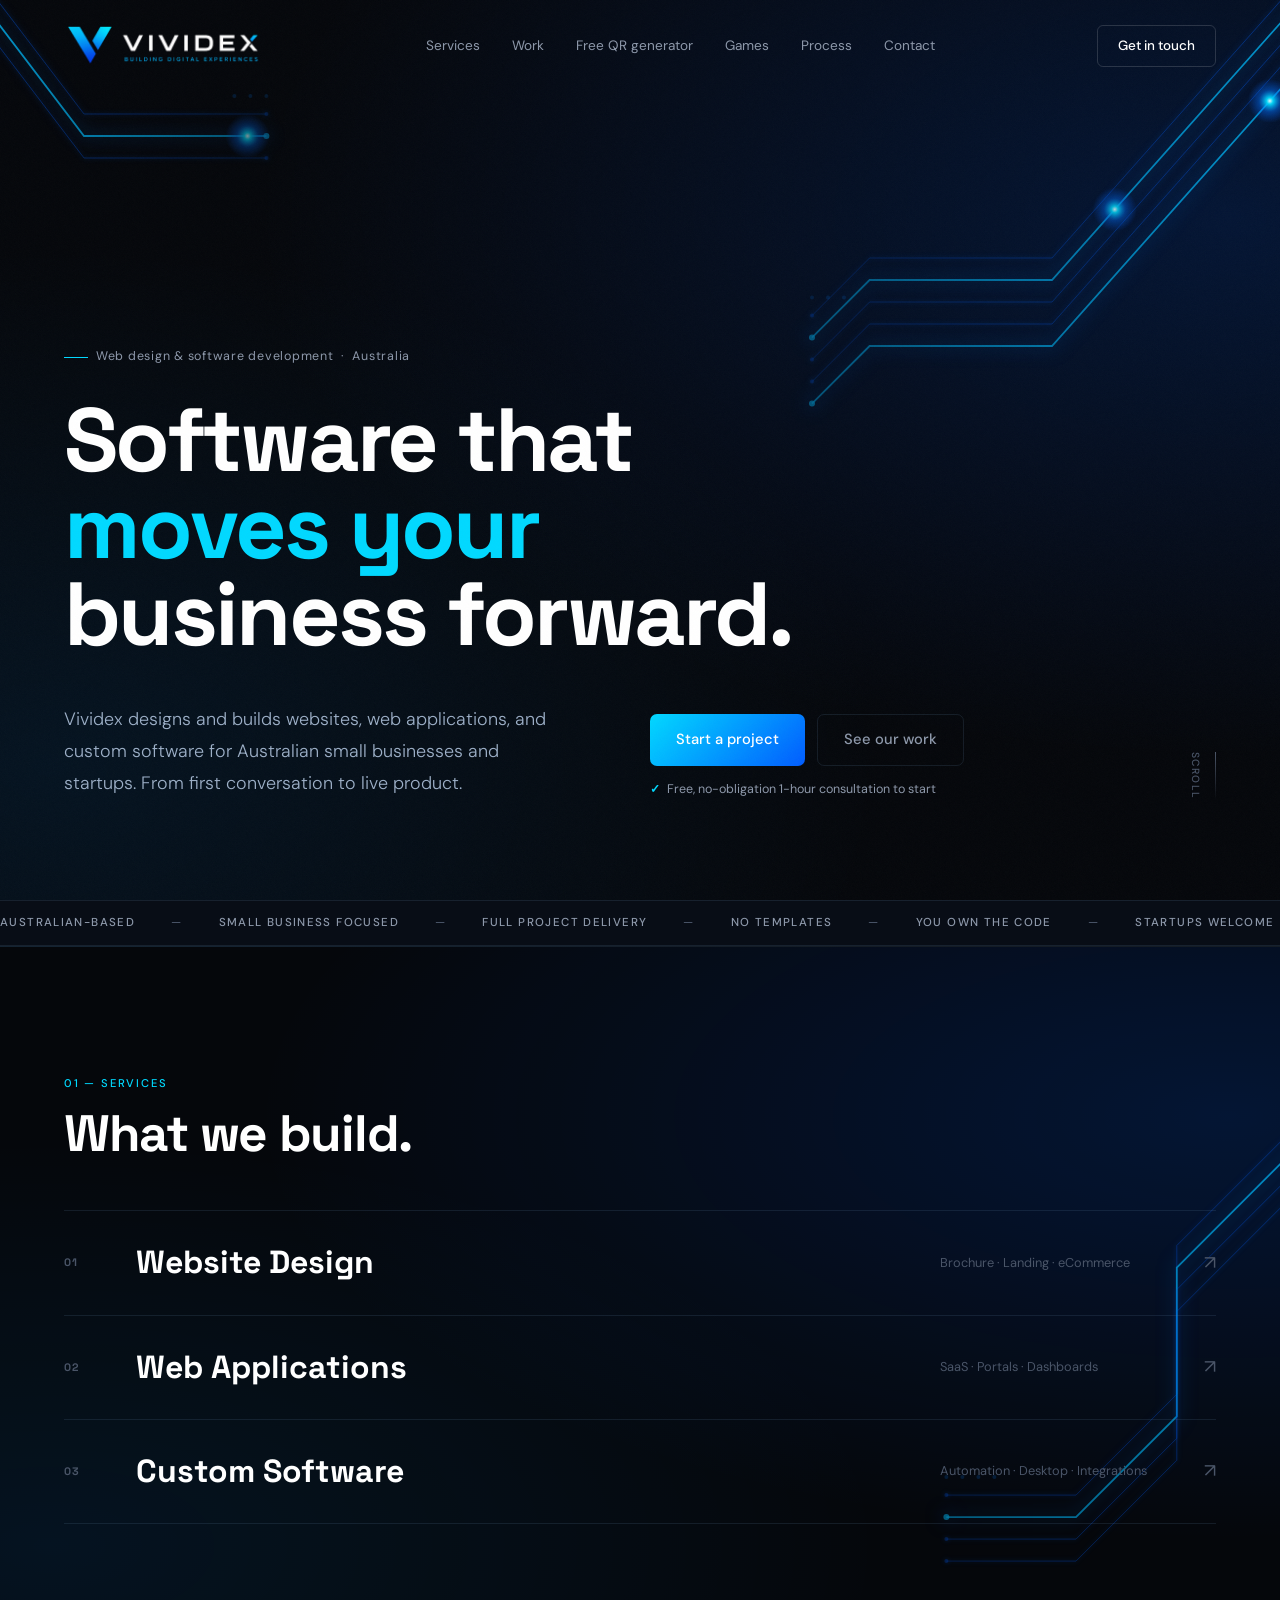
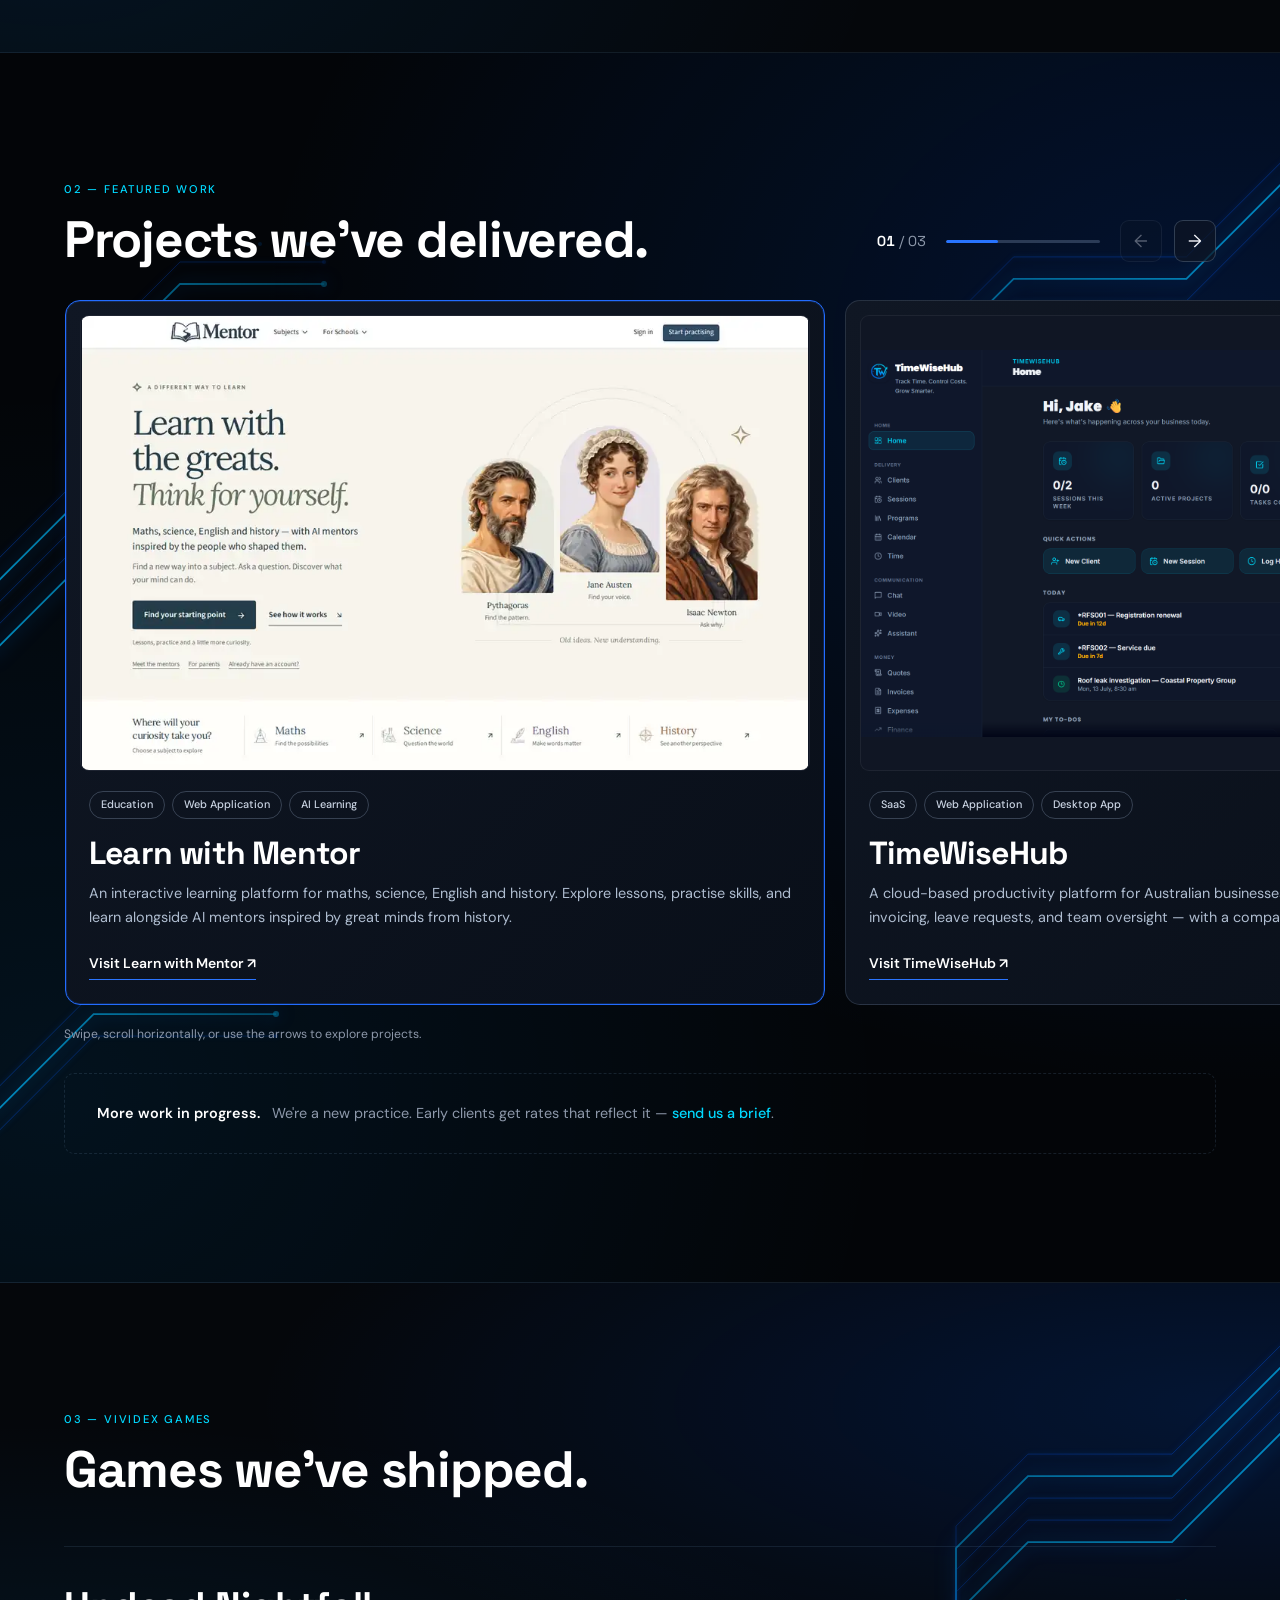
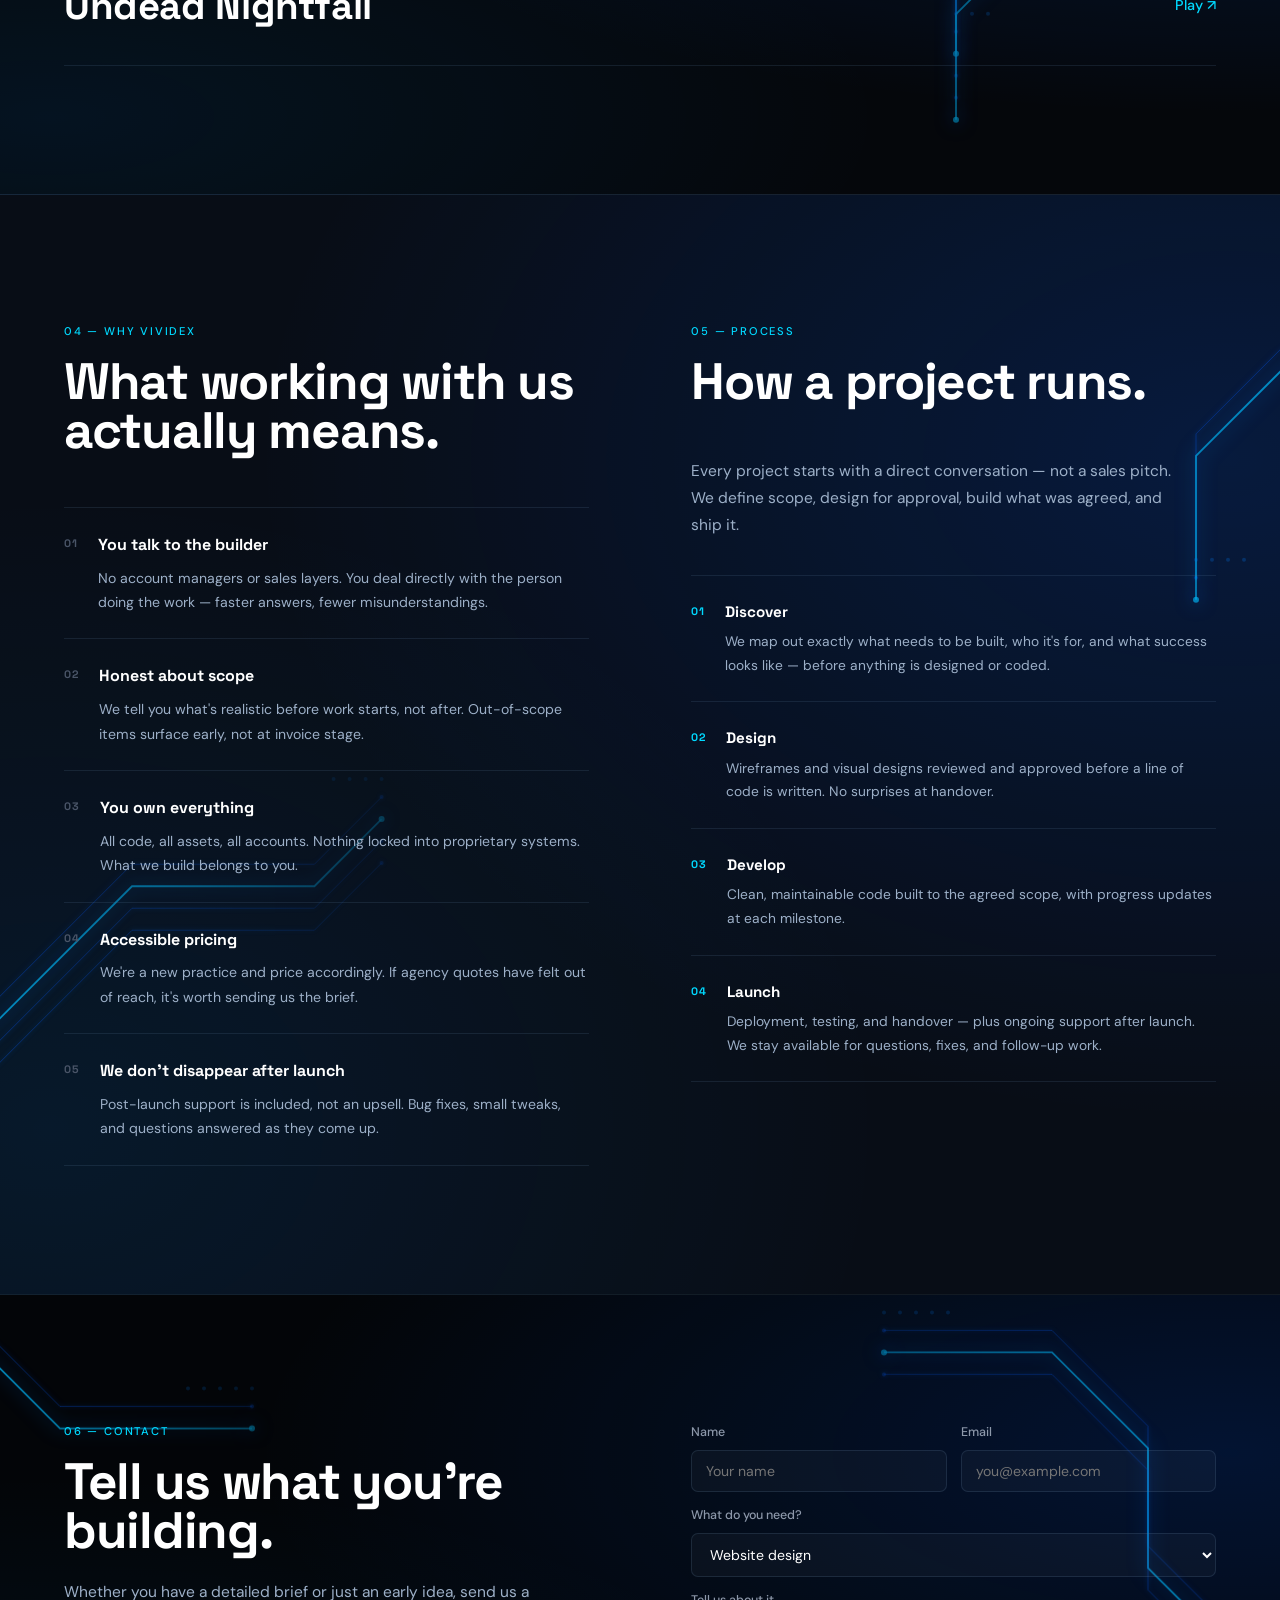
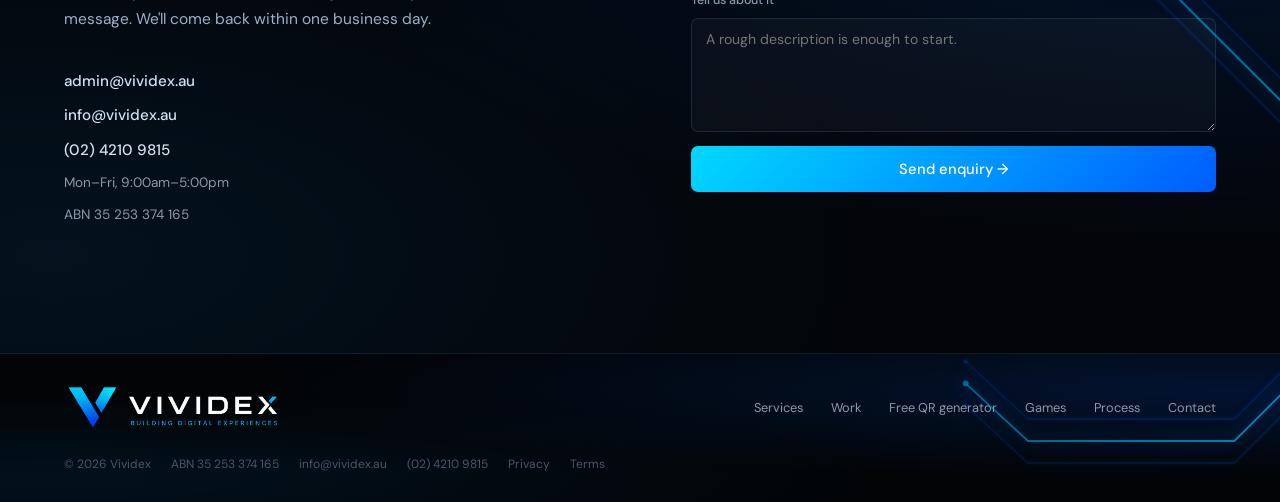
==== commit 3e3bc558: "Add free QR tool to Vividex navigation and footer" ====
--- a/index.html
+++ b/index.html
@@ -30,6 +30,7 @@
     <nav class="nav-links" aria-label="Primary">
       <a href="#services">Services</a>
       <a href="#work">Work</a>
+      <a href="/qr-generator">Free QR generator</a>
       <a href="#games">Games</a>
       <a href="#process">Process</a>
       <a href="#contact">Contact</a>
@@ -337,6 +338,7 @@
       <nav class="footer-nav">
         <a href="#services">Services</a>
         <a href="#work">Work</a>
+      <a href="/qr-generator">Free QR generator</a>
         <a href="#games">Games</a>
         <a href="#process">Process</a>
         <a href="#contact">Contact</a>
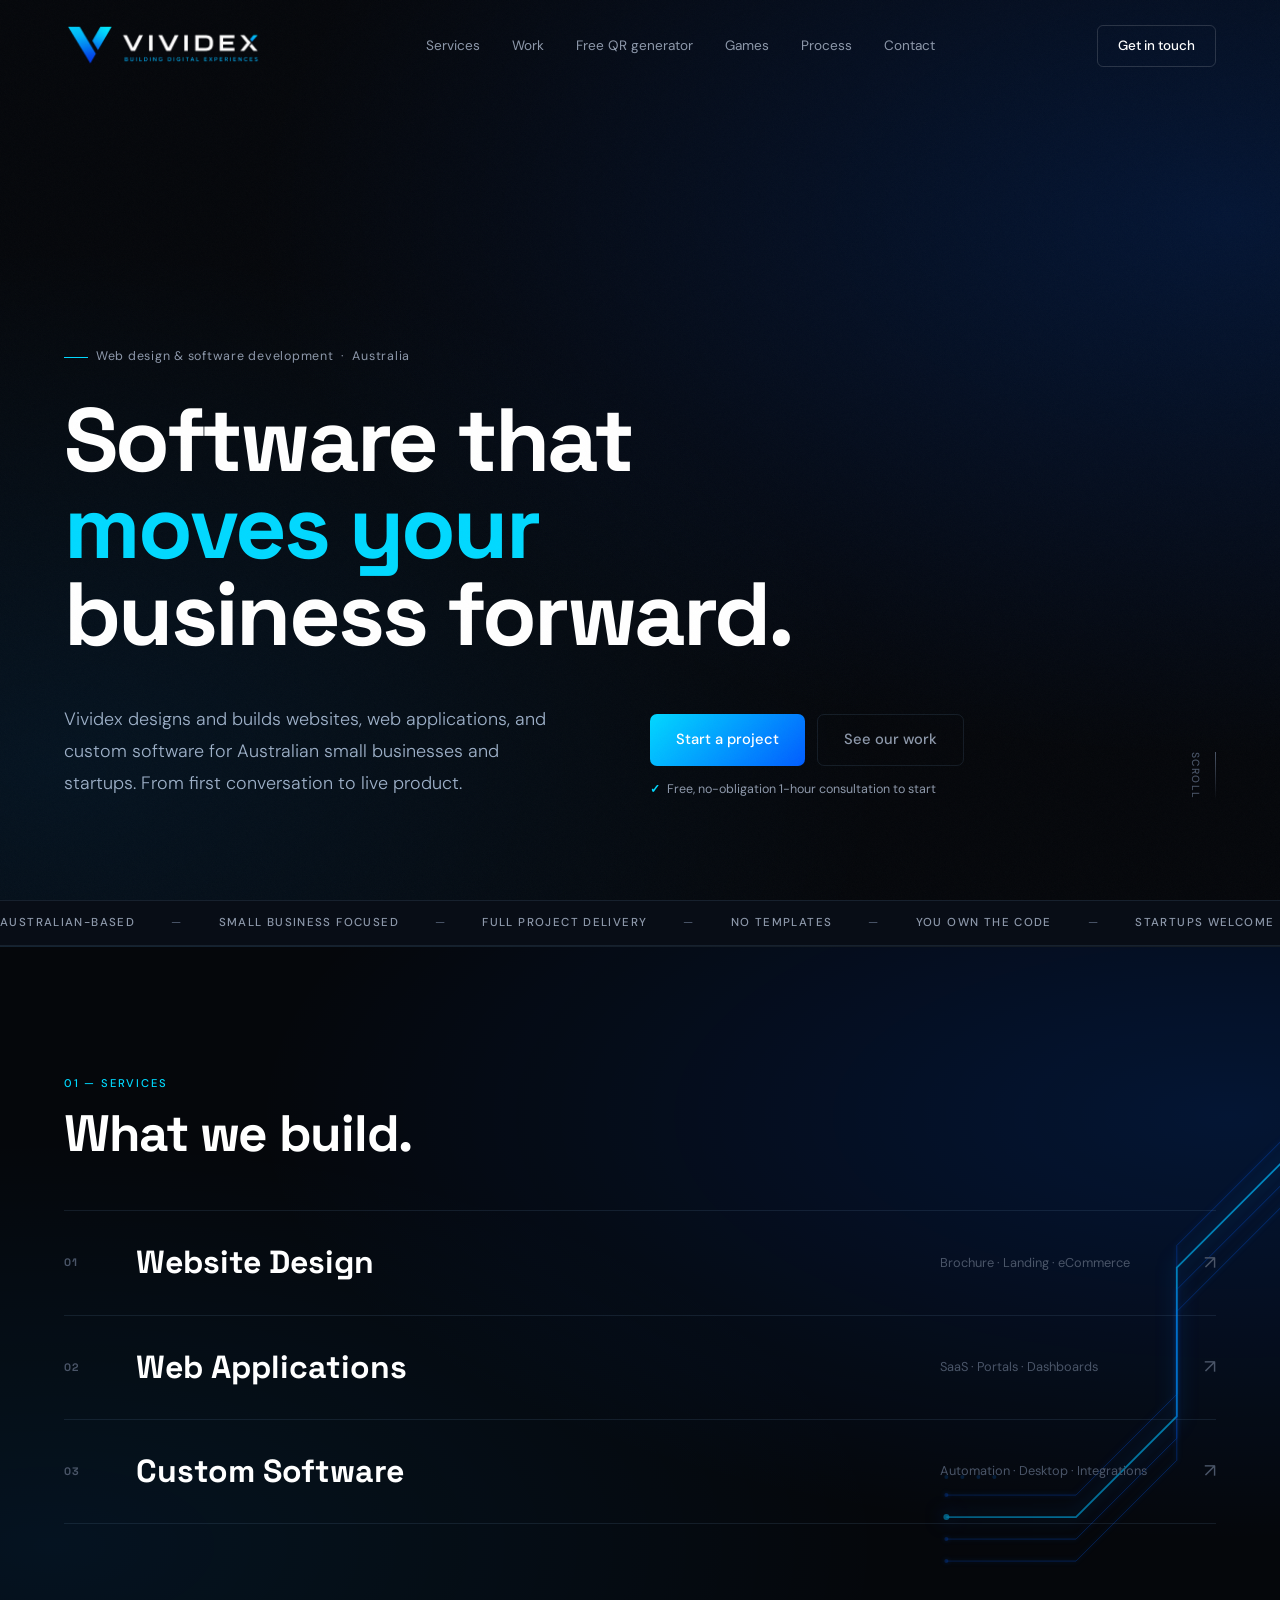
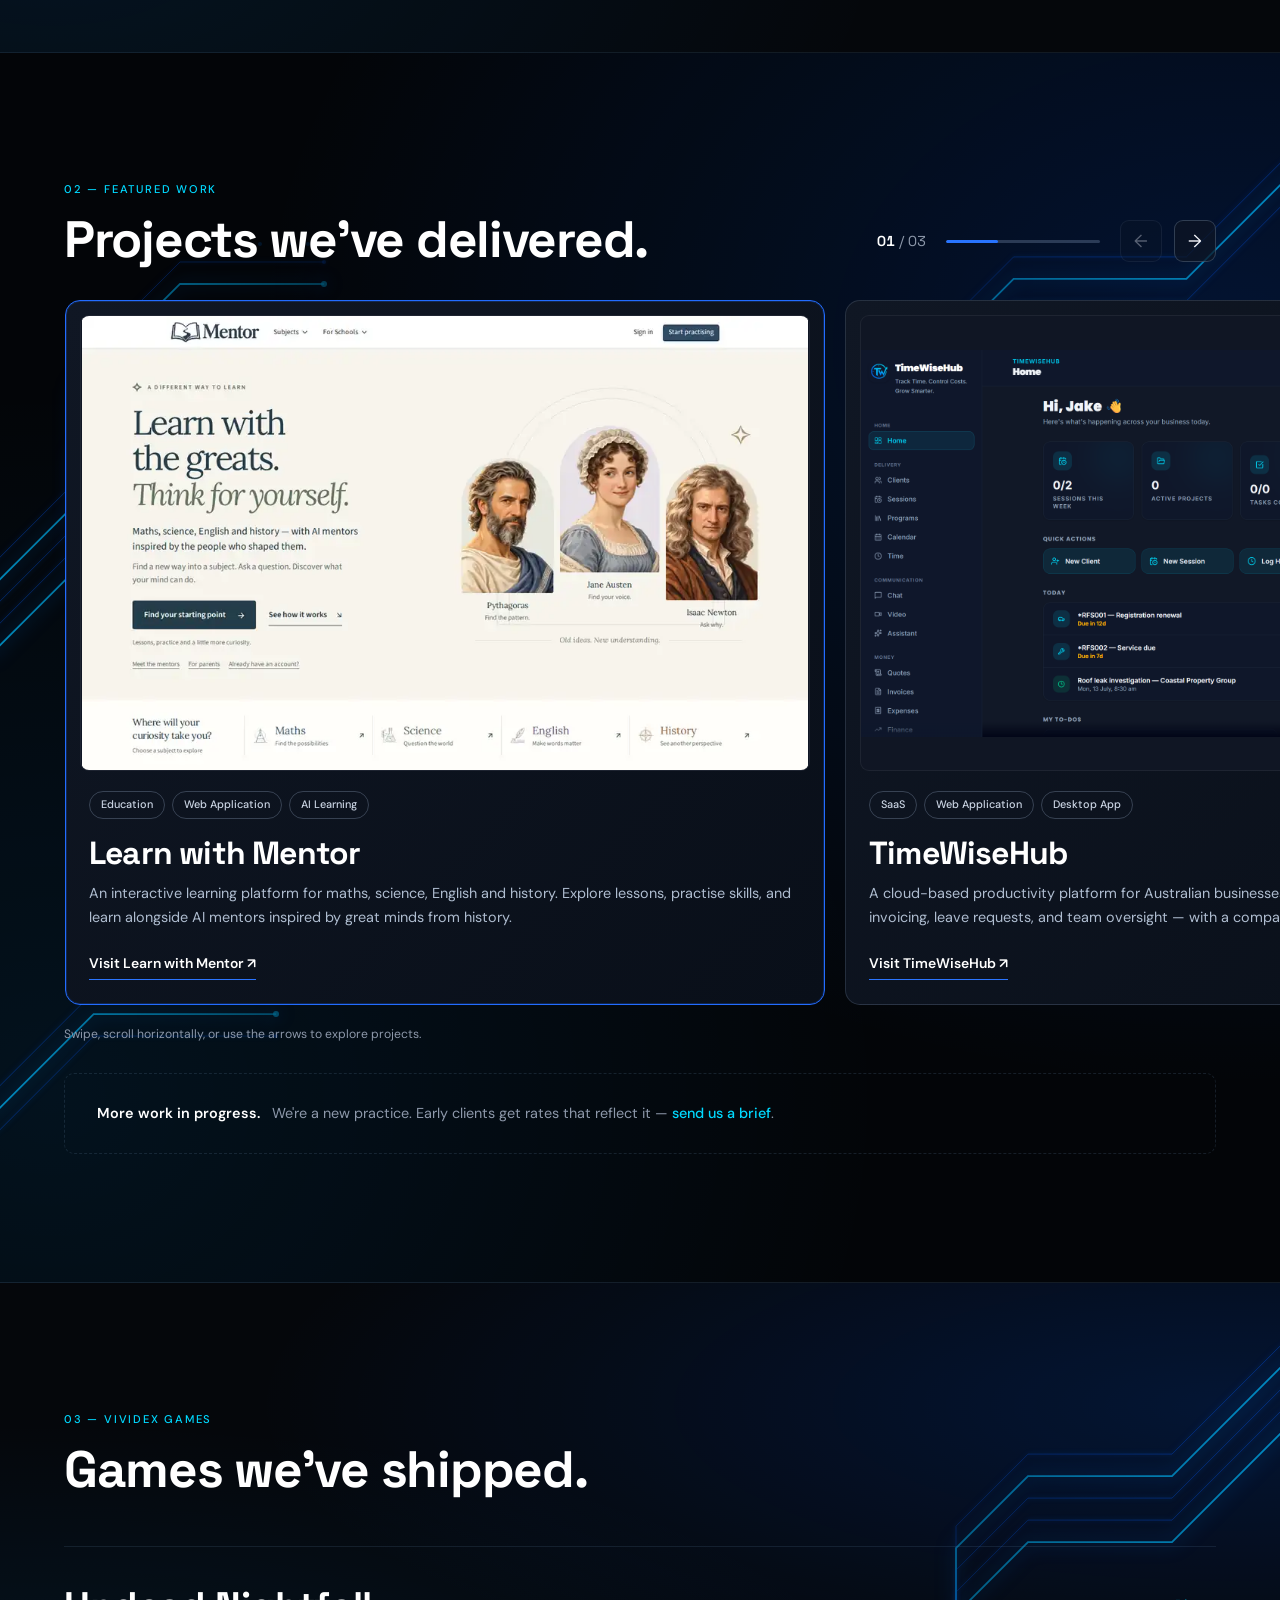
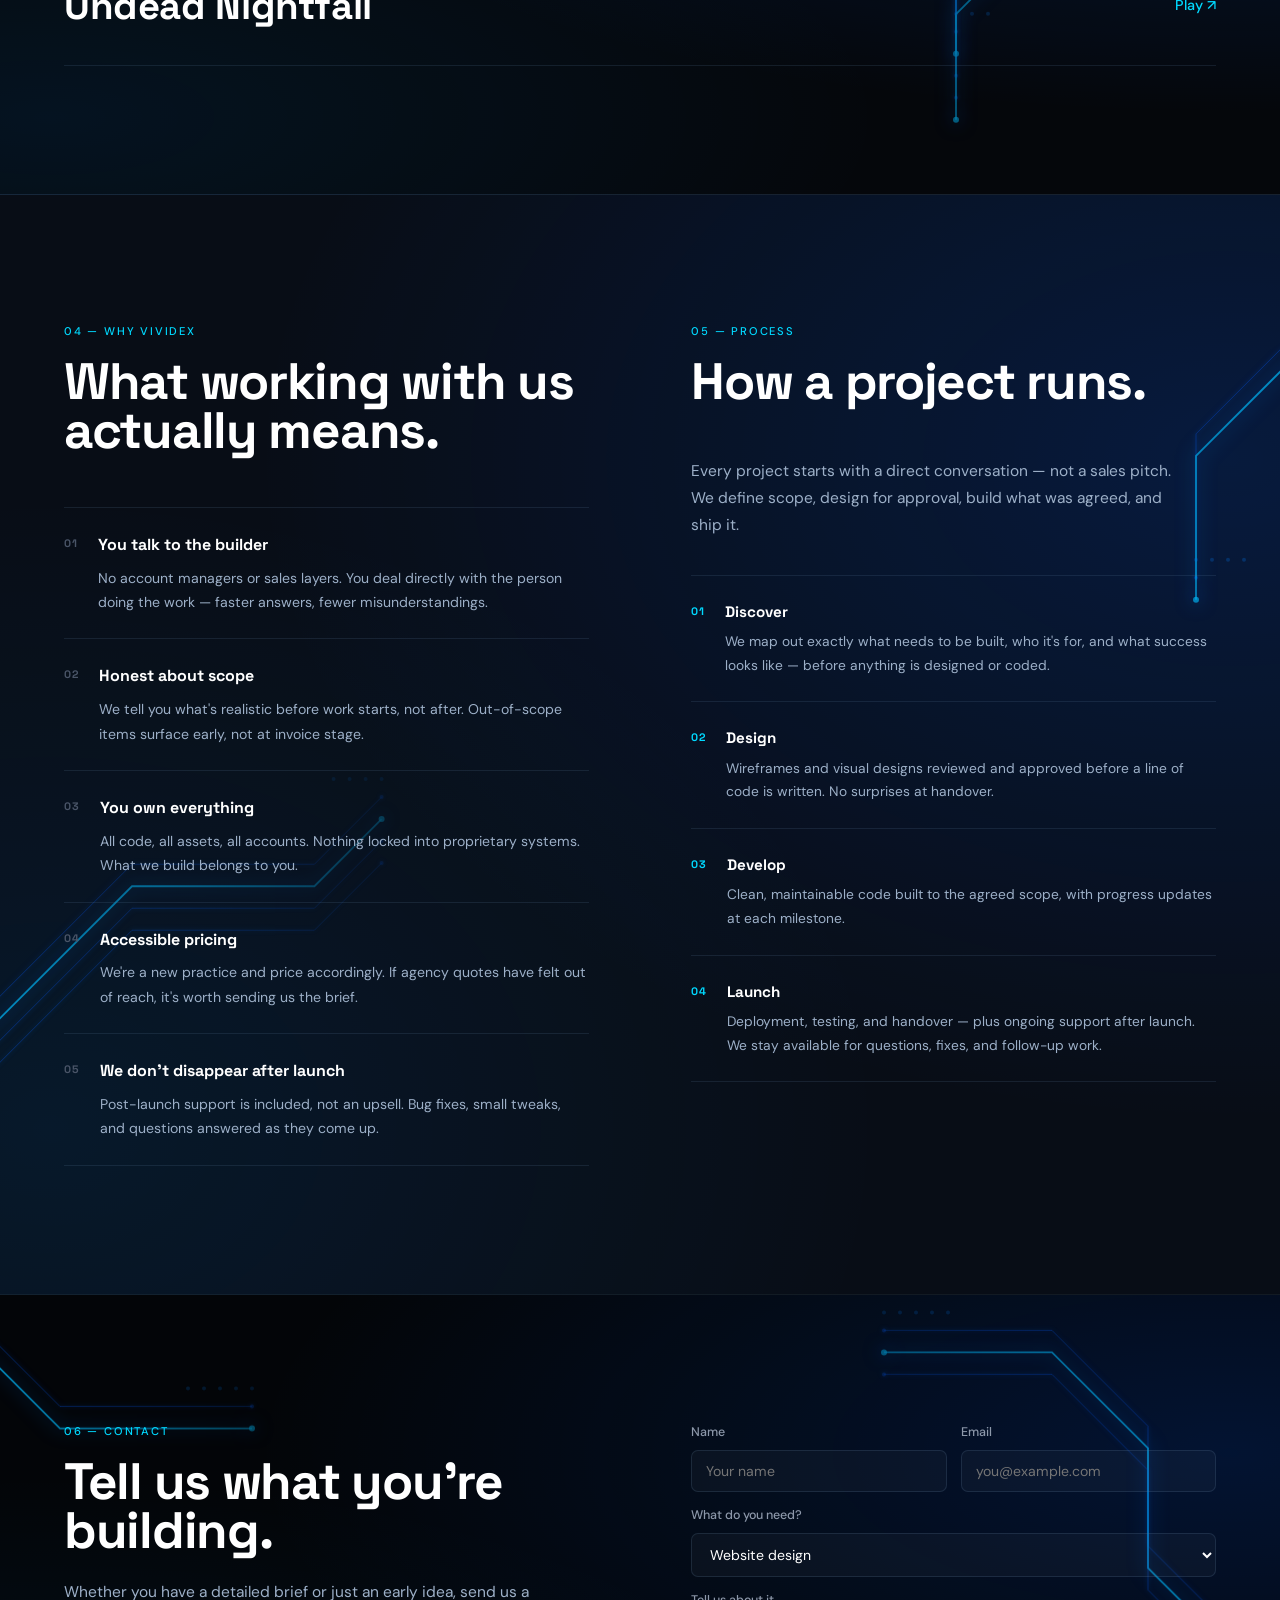
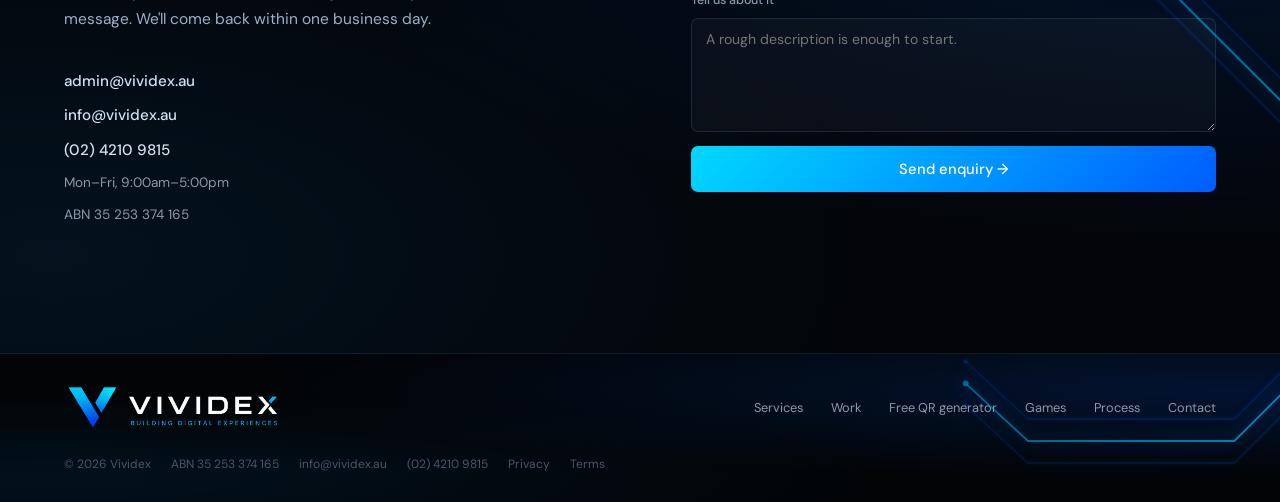
==== commit 5d7b0045: "Use clean canonical URLs across sitemap and site links" ====
--- a/index.html
+++ b/index.html
@@ -348,8 +348,8 @@
         <span>ABN 35 253 374 165</span>
         <span>info@vividex.au</span>
         <span>(02) 4210 9815</span>
-        <span><a href="/privacy.html">Privacy</a></span>
-        <span><a href="/terms.html">Terms</a></span>
+        <span><a href="/privacy">Privacy</a></span>
+        <span><a href="/terms">Terms</a></span>
       </div>
     </div>
   </footer>
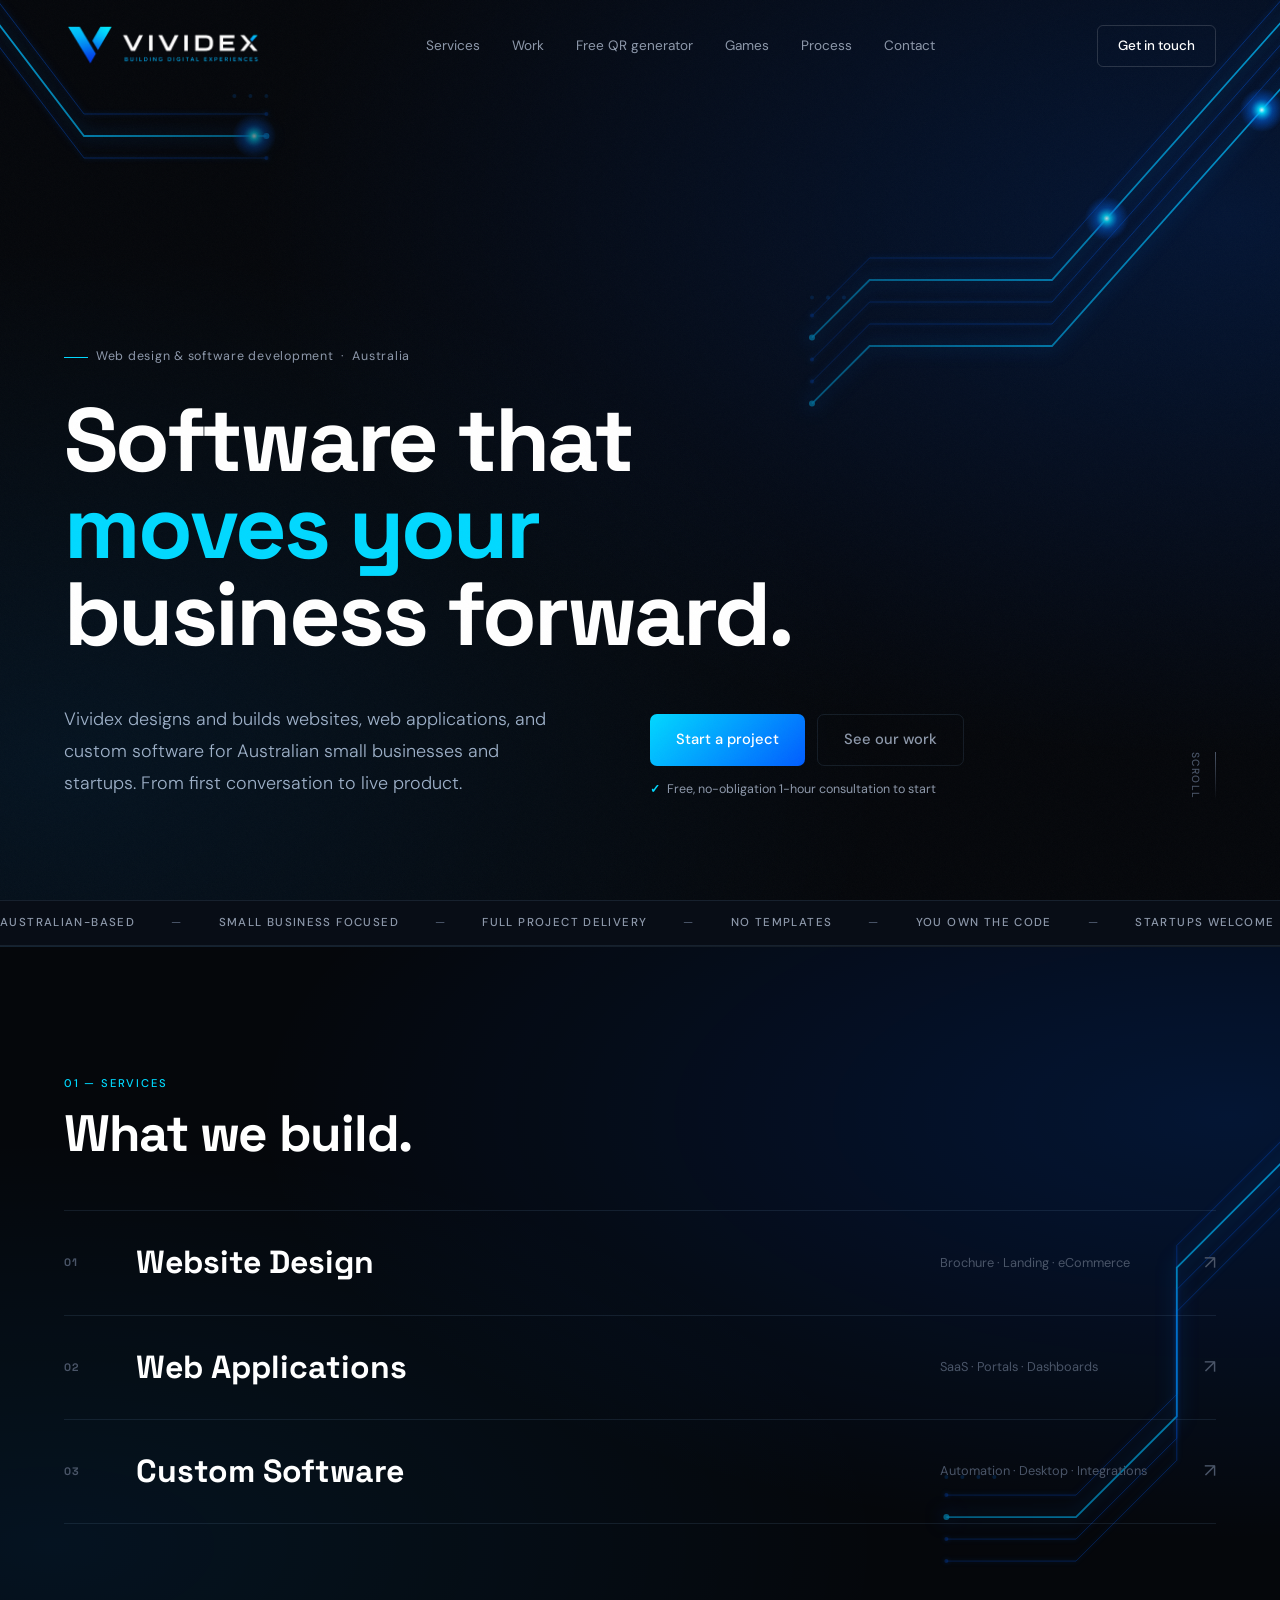
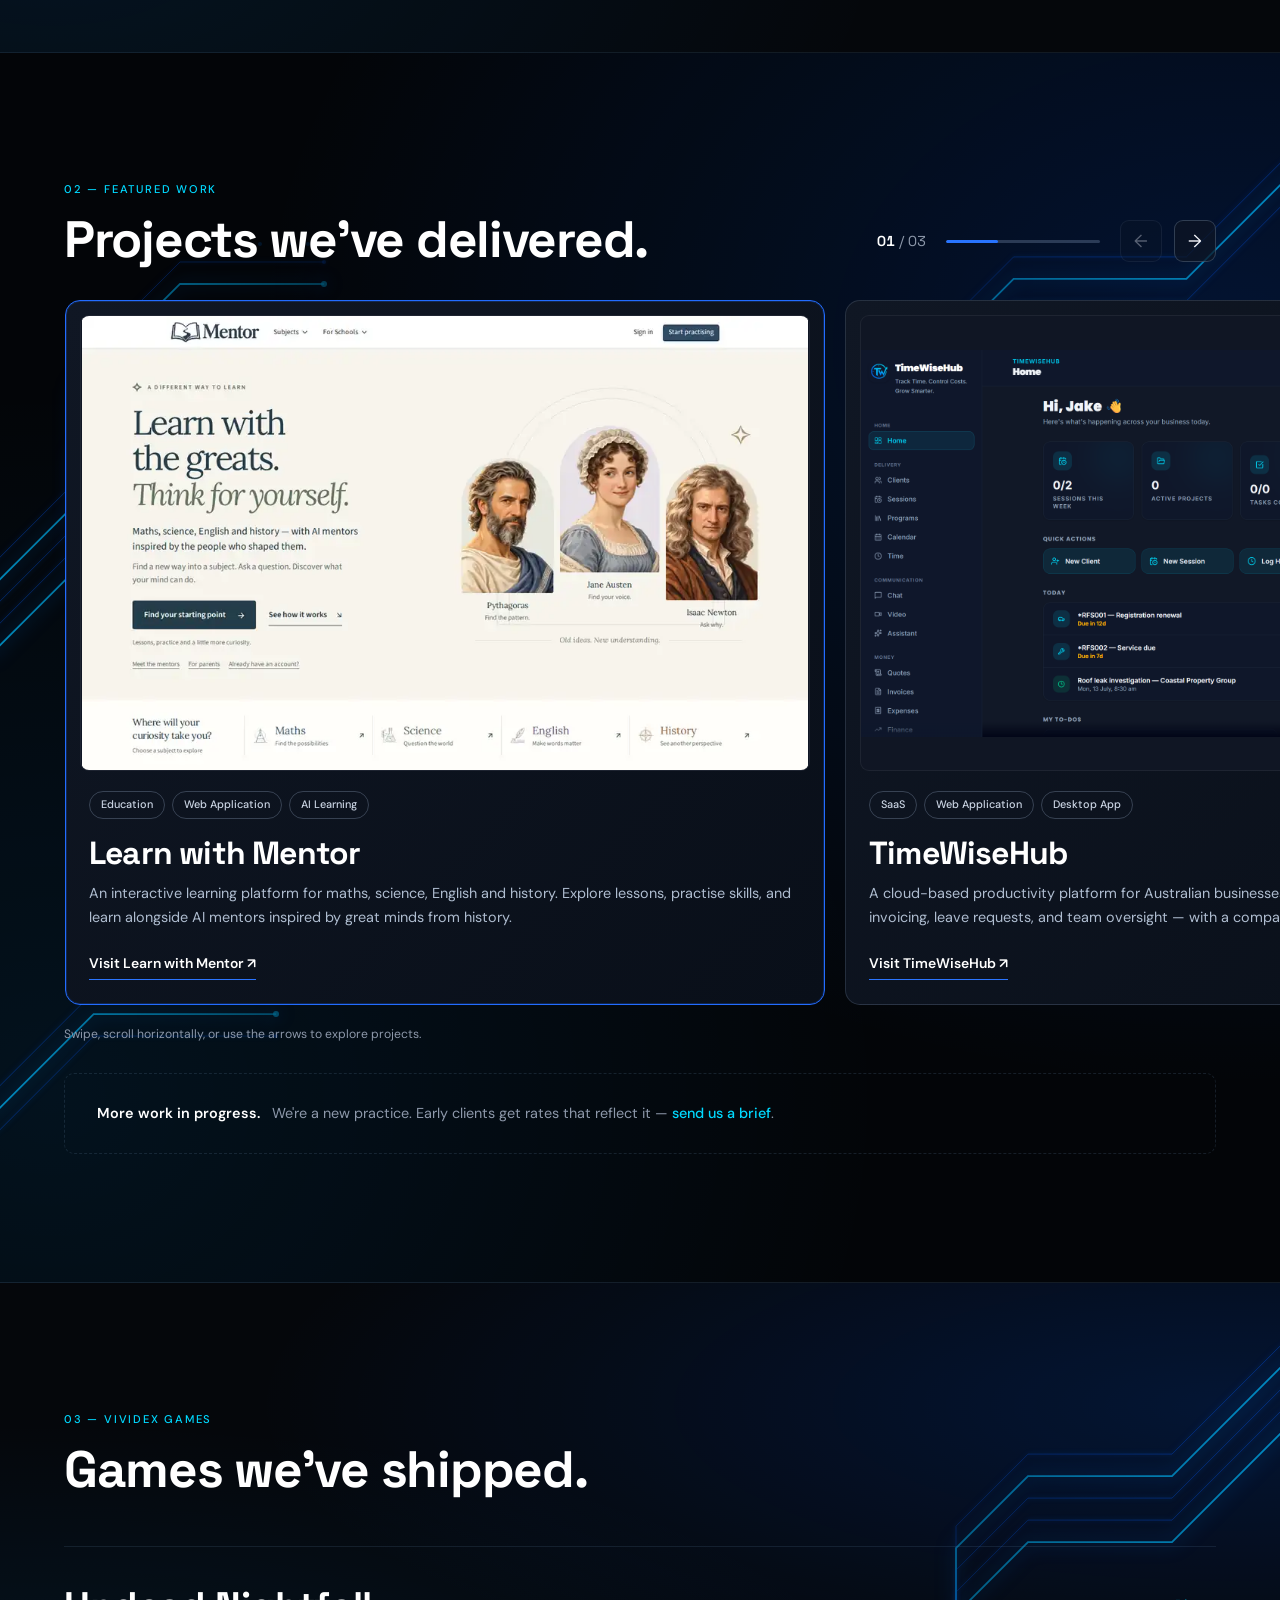
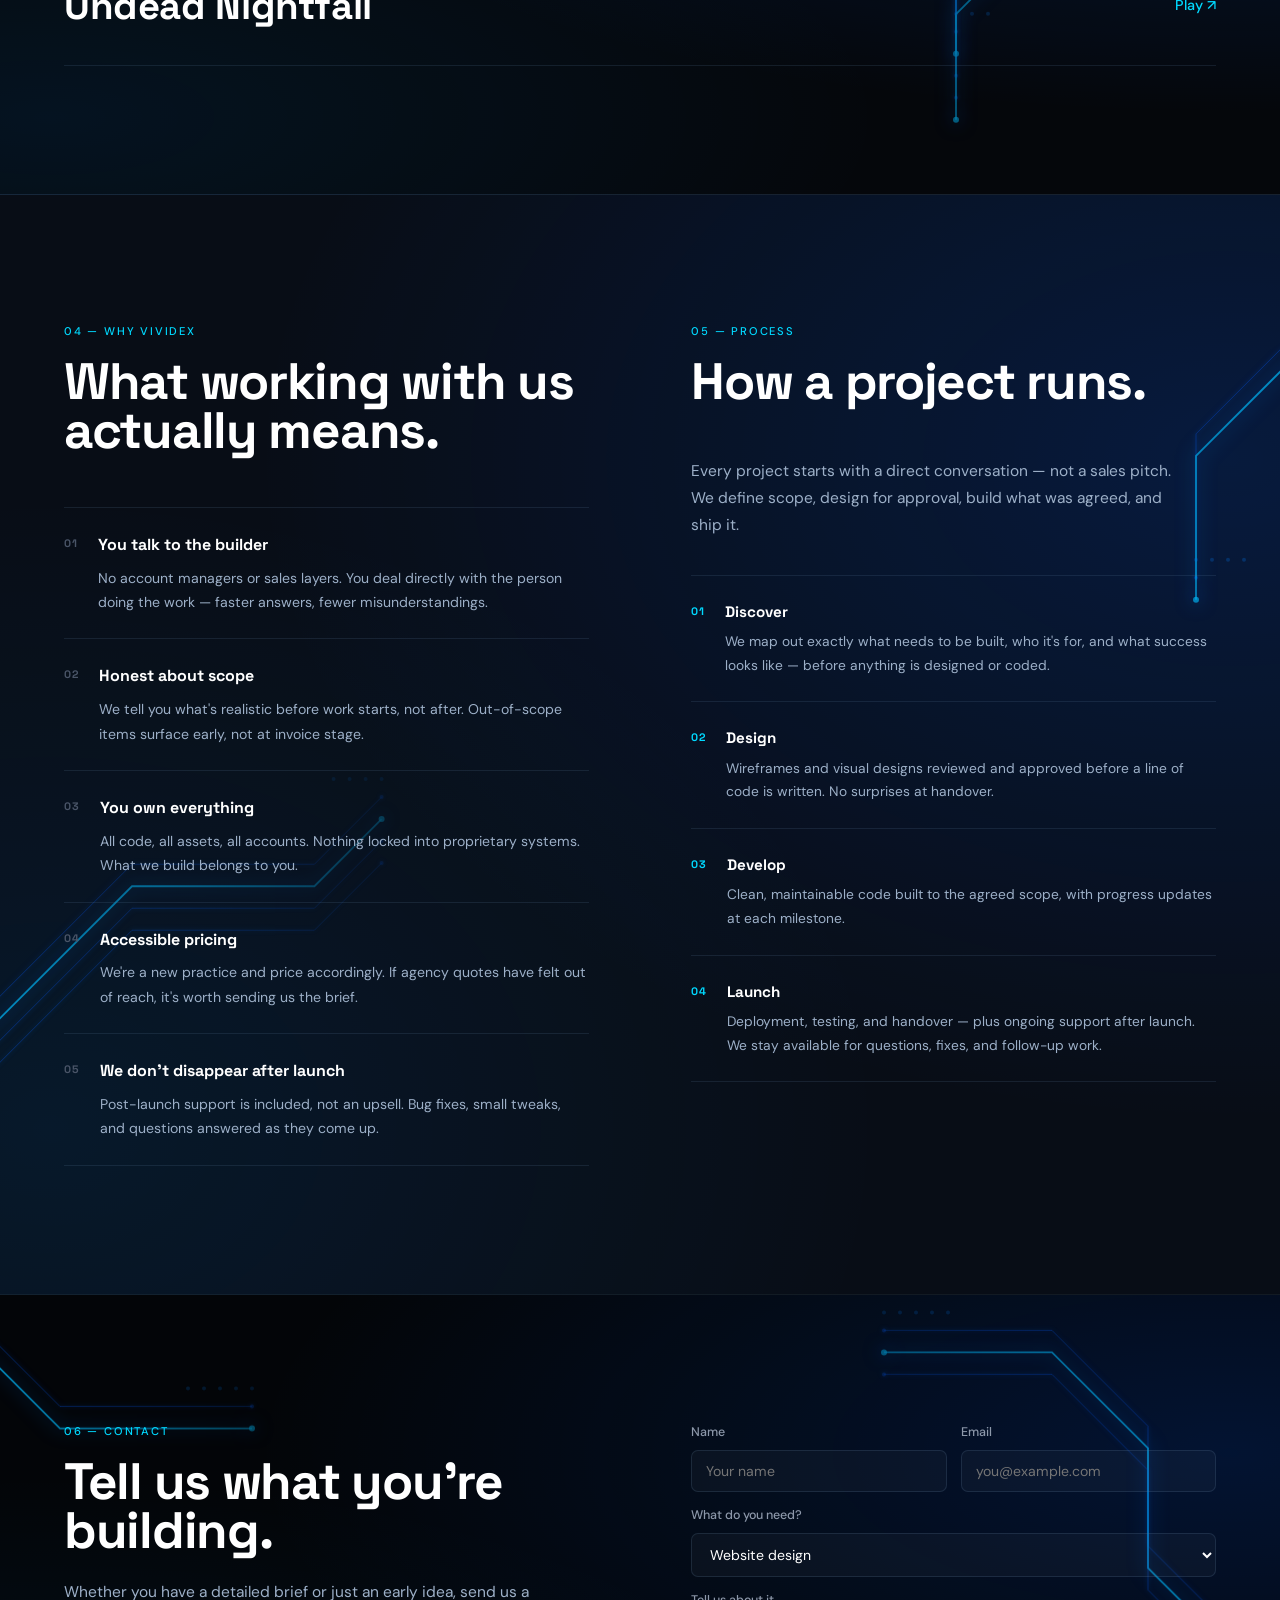
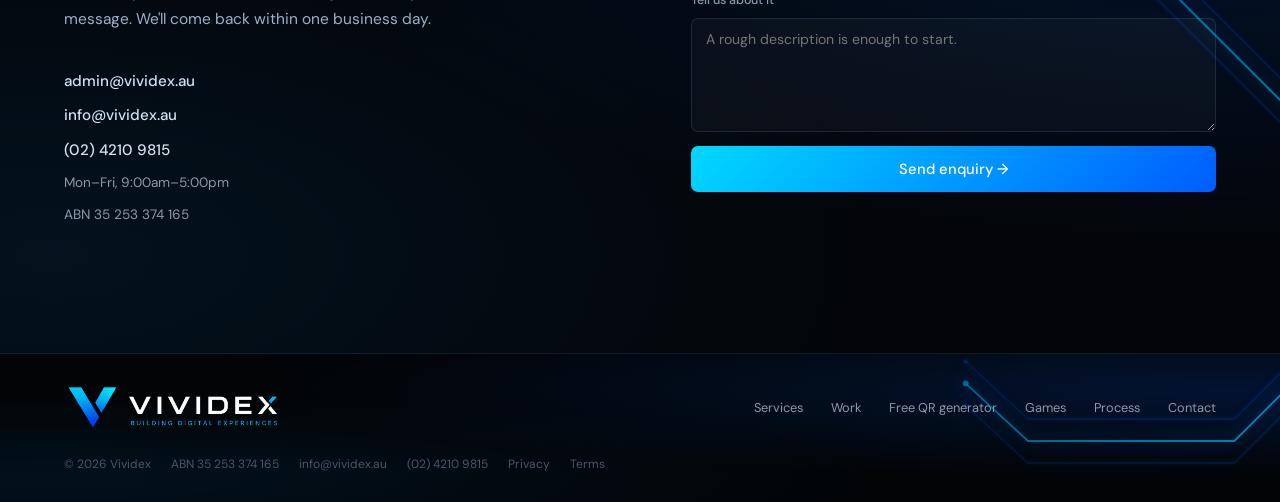
==== commit cfc0cfad: "Expose QR generator in accessible mobile navigation" ====
--- a/index.html
+++ b/index.html
@@ -36,6 +36,20 @@
       <a href="#contact">Contact</a>
     </nav>
     <a class="nav-cta" href="#contact">Get in touch</a>
+    <div class="nav-mobile-actions">
+      <a class="nav-mobile-quick" href="/qr-generator">Free QR <span aria-hidden="true">↗</span></a>
+      <button class="nav-mobile-toggle" type="button" aria-controls="mobile-nav" aria-expanded="false" aria-label="Open menu">
+        <span class="nav-mobile-bars" aria-hidden="true"></span>
+      </button>
+    </div>
+    <nav class="nav-mobile-panel" id="mobile-nav" aria-label="Mobile navigation" hidden>
+      <a href="#services">Services <span aria-hidden="true">↗</span></a>
+      <a href="#work">Featured work <span aria-hidden="true">↗</span></a>
+      <a class="nav-mobile-featured" href="/qr-generator">Free QR code generator <span aria-hidden="true">↗</span></a>
+      <a href="#games">Games <span aria-hidden="true">↗</span></a>
+      <a href="#process">Process <span aria-hidden="true">↗</span></a>
+      <a href="#contact">Contact <span aria-hidden="true">↗</span></a>
+    </nav>
   </header>
 
   <main id="top">
@@ -355,5 +369,6 @@
   </footer>
 
   <script src="script.js"></script>
+  <script src="/nav-menu.js"></script>
 </body>
 </html>
--- a/styles.css
+++ b/styles.css
@@ -614,3 +614,68 @@
   /* Keep the strongest glow near the edges and soften it behind copy. */
   mask-image: linear-gradient(90deg, #000, rgba(0,0,0,0.35) 28%, rgba(0,0,0,0.55) 65%, #000);
 }
+
+/* ══ MOBILE NAVIGATION ══
+   The desktop links collapse at 960px. Keep the free QR tool visible
+   in the header and provide a keyboard-accessible menu for the rest. */
+.nav-mobile-actions { display: none; align-items: center; gap: 9px; }
+.nav-mobile-quick {
+  display: inline-flex; align-items: center; gap: 6px; justify-content: center;
+  min-height: 40px; padding: 8px 12px;
+  white-space: nowrap; font-size: .76rem; font-weight: 600; letter-spacing: .005em;
+  color: #eff6ff; background: rgba(23, 69, 140, .28);
+  border: 1px solid rgba(80, 140, 238, .6); border-radius: 7px;
+}
+.nav-mobile-quick span { color: #67a1ff; }
+.nav-mobile-quick:hover, .nav-mobile-quick[aria-current="page"] { background: rgba(28, 90, 187, .36); }
+.nav-mobile-toggle {
+  position: relative; width: 42px; height: 40px; flex: 0 0 42px;
+  display: inline-flex; justify-content: center; align-items: center;
+  background: #101826; border: 1px solid rgba(132, 162, 203, .38);
+  border-radius: 7px; color: #f5f9ff;
+}
+.nav-mobile-bars { position: relative; width: 19px; height: 2px; background: currentColor; border-radius: 3px; }
+.nav-mobile-bars::before, .nav-mobile-bars::after {
+  content: ""; display: block; width: 19px; height: 2px;
+  position: absolute; left: 0; background: currentColor; border-radius: 3px;
+}
+.nav-mobile-bars::before { top: -6px; }
+.nav-mobile-bars::after { top: 6px; }
+.nav-mobile-toggle[aria-expanded="true"] .nav-mobile-bars { background: transparent; }
+.nav-mobile-toggle[aria-expanded="true"] .nav-mobile-bars::before { top: 0; transform: rotate(45deg); }
+.nav-mobile-toggle[aria-expanded="true"] .nav-mobile-bars::after { top: 0; transform: rotate(-45deg); }
+.nav-mobile-panel { display: none; }
+.nav-mobile-panel[hidden] { display: none !important; }
+.nav-mobile-actions a:focus-visible, .nav-mobile-toggle:focus-visible, .nav-mobile-panel a:focus-visible {
+  outline: 2px solid var(--cyan); outline-offset: 3px;
+}
+@media (max-width: 960px) {
+  .nav-mobile-actions { display: flex; margin-left: auto; }
+  .nav-mobile-panel:not([hidden]) {
+    display: flex; flex-direction: column; gap: 1px;
+    position: absolute; top: calc(100% - 1px); left: 0; right: 0;
+    max-height: calc(100dvh - 76px); overflow-y: auto;
+    padding: 10px clamp(24px, 5vw, 72px) 20px;
+    background: rgba(6, 10, 18, .985);
+    border-bottom: 1px solid rgba(92, 147, 229, .34);
+    box-shadow: 0 20px 45px rgba(0,0,0,.5);
+  }
+  .nav-mobile-panel a {
+    display: flex; align-items: center; justify-content: space-between; gap: 12px;
+    padding: 14px 15px; min-height: 49px; border-radius: 7px;
+    color: #dce7f5; font: 500 .9rem/1.4 var(--fb);
+  }
+  .nav-mobile-panel a:hover { background: rgba(75, 122, 199, .12); }
+  .nav-mobile-panel a span { color: #6c9ff2; }
+  .nav-mobile-panel .nav-mobile-featured {
+    background: rgba(24, 84, 167, .22);
+    border: 1px solid rgba(78, 147, 255, .36);
+    color: #fff; margin: 4px 0;
+  }
+}
+@media (max-width: 640px) {
+  .nav-cta { display: none; }
+  .nav-mobile-quick { padding: 8px 10px; font-size: .72rem; min-height: 38px; }
+  .nav-mobile-toggle { width: 39px; height: 38px; flex-basis: 39px; }
+  .nav-mobile-actions { gap: 8px; }
+}
